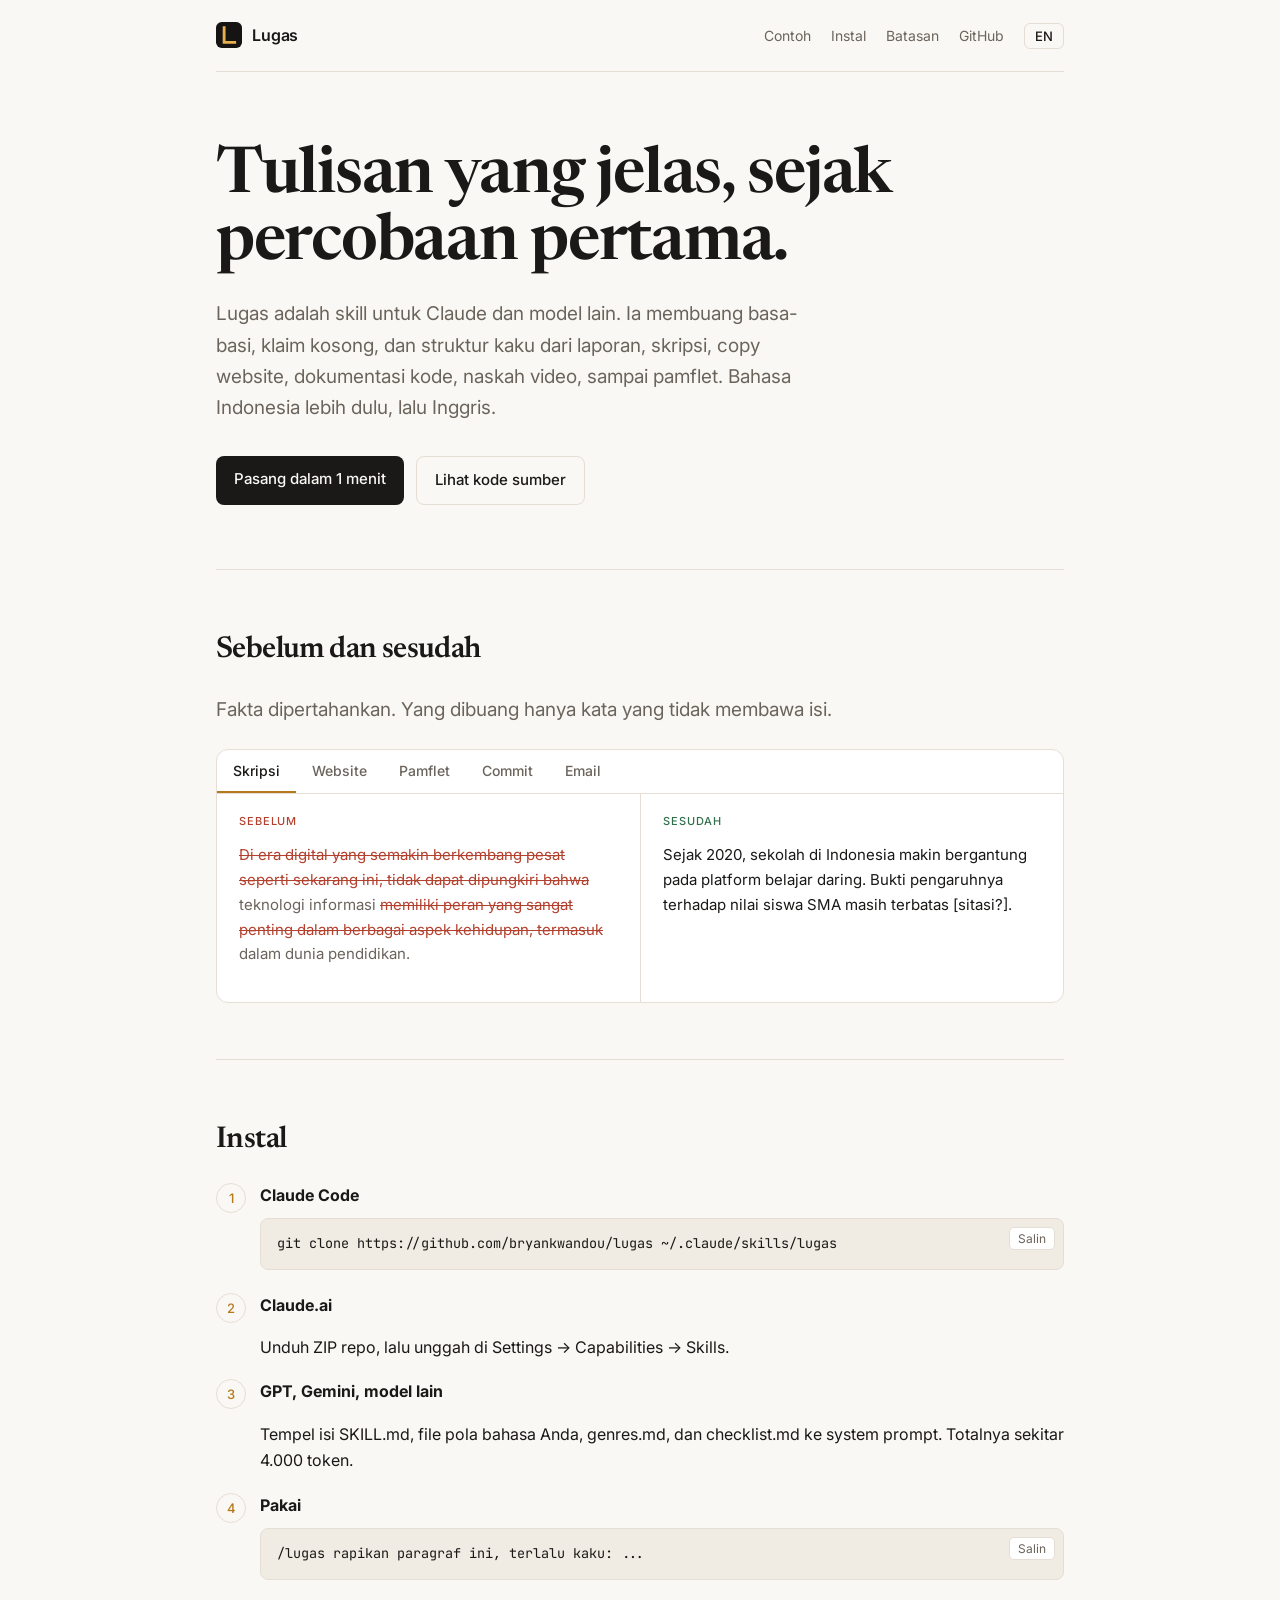
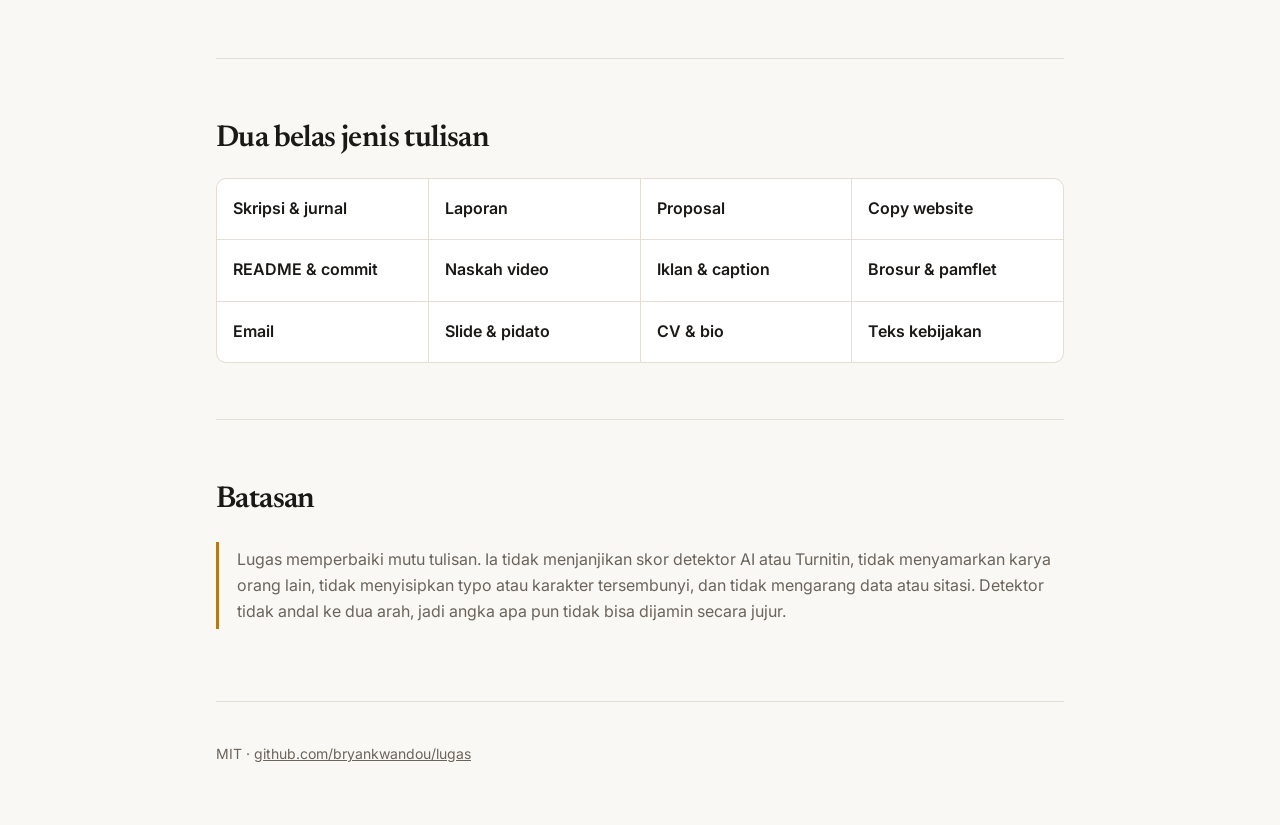
==== site/index.html @ f72d438b "Add tutorial site and license" ====
<!doctype html>
<html lang="id">
<head>
<meta charset="utf-8">
<meta name="viewport" content="width=device-width,initial-scale=1">
<title>Lugas</title>
<meta name="description" content="Skill menulis untuk Claude dan LLM lain: teks jelas dan natural sejak percobaan pertama.">
<link rel="icon" href="data:image/svg+xml,%3Csvg xmlns='http://www.w3.org/2000/svg' viewBox='0 0 32 32'%3E%3Crect width='32' height='32' rx='7' fill='%23161412'/%3E%3Cpath d='M10 7v18h13' stroke='%23e8b04a' stroke-width='3.5' fill='none' stroke-linecap='square'/%3E%3C/svg%3E">
<link rel="preconnect" href="https://fonts.googleapis.com">
<link href="https://fonts.googleapis.com/css2?family=Newsreader:opsz,wght@6..72,400;6..72,600&family=Inter:wght@400;500;600&family=JetBrains+Mono:wght@400&display=swap" rel="stylesheet">
<style>
:root{--bg:#faf8f4;--fg:#1b1917;--muted:#6b645c;--line:#e4ded4;--card:#fff;--accent:#b5781c;--del:#b3412e;--ins:#2f6f4a;--code:#f1ece3}
@media (prefers-color-scheme:dark){:root:not([data-theme="light"]){--bg:#141210;--fg:#ece7df;--muted:#9c948a;--line:#2c2823;--card:#1c1916;--accent:#e8b04a;--del:#e0806c;--ins:#7cc49a;--code:#221e1a}}
:root[data-theme="dark"]{--bg:#141210;--fg:#ece7df;--muted:#9c948a;--line:#2c2823;--card:#1c1916;--accent:#e8b04a;--del:#e0806c;--ins:#7cc49a;--code:#221e1a}
*{box-sizing:border-box}
body{margin:0;background:var(--bg);color:var(--fg);font:16px/1.65 Inter,system-ui,sans-serif;-webkit-font-smoothing:antialiased}
.wrap{max-width:880px;margin:0 auto;padding:0 16px}
header{display:flex;justify-content:space-between;align-items:center;padding:22px 0;border-bottom:1px solid var(--line)}
.brand{display:flex;gap:10px;align-items:center;font-weight:600;letter-spacing:-.01em;color:inherit;text-decoration:none}
nav a{color:var(--muted);text-decoration:none;margin-left:20px;font-size:14px}
nav a:hover{color:var(--fg)}
.lang{background:none;border:1px solid var(--line);color:var(--fg);border-radius:6px;padding:4px 10px;font:500 13px Inter;cursor:pointer;margin-left:20px}
h1,h2{font-family:Newsreader,Georgia,serif;font-weight:600;letter-spacing:-.02em}
h1{font-size:clamp(38px,7vw,64px);line-height:1.05;margin:72px 0 20px}
h2{font-size:30px;margin:0 0 14px}
.lede{font-size:19px;color:var(--muted);max-width:620px}
.cta{display:flex;gap:12px;flex-wrap:wrap;margin:32px 0 64px}
.btn{display:inline-block;padding:11px 18px;border-radius:8px;font-weight:500;text-decoration:none;font-size:15px;transition:transform .15s}
.btn:active{transform:scale(.97)}
.primary{background:var(--fg);color:var(--bg)}
.ghost{border:1px solid var(--line);color:var(--fg)}
section{padding:56px 0;border-top:1px solid var(--line)}
.demo{background:var(--card);border:1px solid var(--line);border-radius:12px;overflow:hidden}
.tabs{display:flex;border-bottom:1px solid var(--line);overflow-x:auto}
.tabs button{background:none;border:0;padding:12px 16px;font:500 14px Inter;color:var(--muted);cursor:pointer;white-space:nowrap;border-bottom:2px solid transparent}
.tabs button[aria-selected=true]{color:var(--fg);border-color:var(--accent)}
.pane{display:grid;grid-template-columns:1fr 1fr}
.pane div{padding:20px 22px;font-size:15px}
.pane div+div{border-left:1px solid var(--line)}
.lbl{font:500 11px Inter;letter-spacing:.08em;text-transform:uppercase;margin-bottom:10px;display:block}
.before .lbl{color:var(--del)} .after .lbl{color:var(--ins)}
.before p{color:var(--muted)}
mark{background:none;color:var(--del);text-decoration:line-through;text-decoration-thickness:1px}
.fade{animation:f .35s ease}
@keyframes f{from{opacity:0;transform:translateY(4px)}to{opacity:1;transform:none}}
@media (prefers-reduced-motion:reduce){.fade{animation:none}}
pre{background:var(--code);border:1px solid var(--line);border-radius:8px;padding:14px 16px;overflow-x:auto;font:13.5px/1.6 "JetBrains Mono",monospace;position:relative;margin:10px 0 22px}
.copy{position:absolute;top:8px;right:8px;background:var(--card);border:1px solid var(--line);color:var(--muted);border-radius:5px;font:12px Inter;padding:3px 8px;cursor:pointer}
code{font-family:"JetBrains Mono",monospace;font-size:.9em}
.steps{counter-reset:s;list-style:none;padding:0}
.steps li{counter-increment:s;padding-left:44px;position:relative;margin-bottom:18px}
.steps li:before{content:counter(s);position:absolute;left:0;top:1px;width:28px;height:28px;border:1px solid var(--line);border-radius:50%;display:grid;place-items:center;font:500 13px Inter;color:var(--accent)}
.grid{display:grid;grid-template-columns:repeat(auto-fill,minmax(200px,1fr));gap:1px;background:var(--line);border:1px solid var(--line);border-radius:10px;overflow:hidden}
.grid div{background:var(--card);padding:16px}
.grid b{display:block;font-weight:600;margin-bottom:2px}
.grid span{color:var(--muted);font-size:14px}
.note{border-left:3px solid var(--accent);padding:4px 0 4px 18px;color:var(--muted)}
footer{padding:40px 0 60px;color:var(--muted);font-size:14px;border-top:1px solid var(--line)}
footer a{color:inherit}
@media (max-width:640px){.pane{grid-template-columns:1fr}.pane div+div{border-left:0;border-top:1px solid var(--line)}nav a{display:none}}
</style>
</head>
<body>
<div class="wrap">
<header>
  <a class="brand" href="#"><svg width="26" height="26" viewBox="0 0 32 32" aria-hidden="true"><rect width="32" height="32" rx="7" fill="#161412"/><path d="M10 7v18h13" stroke="#e8b04a" stroke-width="3.5" fill="none" stroke-linecap="square"/></svg>Lugas</a>
  <nav><a href="#demo" data-i="navDemo">Contoh</a><a href="#install" data-i="navInstall">Instal</a><a href="#batas" data-i="navLimits">Batasan</a><a href="https://github.com/bryankwandou/lugas">GitHub</a><button class="lang" id="lang">EN</button></nav>
</header>

<h1 data-i="h1">Tulisan yang jelas, sejak percobaan pertama.</h1>
<p class="lede" data-i="lede">Lugas adalah skill untuk Claude dan model lain. Ia membuang basa-basi, klaim kosong, dan struktur kaku dari laporan, skripsi, copy website, dokumentasi kode, naskah video, sampai pamflet. Bahasa Indonesia lebih dulu, lalu Inggris.</p>
<div class="cta"><a class="btn primary" href="#install" data-i="ctaInstall">Pasang dalam 1 menit</a><a class="btn ghost" href="https://github.com/bryankwandou/lugas" data-i="ctaSource">Lihat kode sumber</a></div>

<section id="demo">
  <h2 data-i="demoH">Sebelum dan sesudah</h2>
  <p class="lede" data-i="demoP" style="margin-bottom:24px">Fakta dipertahankan. Yang dibuang hanya kata yang tidak membawa isi.</p>
  <div class="demo">
    <div class="tabs" role="tablist" id="tabs"></div>
    <div class="pane" id="pane"></div>
  </div>
</section>

<section id="install">
  <h2 data-i="instH">Instal</h2>
  <ol class="steps">
    <li><b>Claude Code</b><pre><button class="copy">Salin</button>git clone https://github.com/bryankwandou/lugas ~/.claude/skills/lugas</pre></li>
    <li><b data-i="st2">Claude.ai</b><p data-i="st2p">Unduh ZIP repo, lalu unggah di Settings → Capabilities → Skills.</p></li>
    <li><b data-i="st3">GPT, Gemini, model lain</b><p data-i="st3p">Tempel isi SKILL.md, file pola bahasa Anda, genres.md, dan checklist.md ke system prompt. Totalnya sekitar 4.000 token.</p></li>
    <li><b data-i="st4">Pakai</b><pre><button class="copy">Salin</button>/lugas rapikan paragraf ini, terlalu kaku: ...</pre></li>
  </ol>
</section>

<section>
  <h2 data-i="genH">Dua belas jenis tulisan</h2>
  <div class="grid" id="genres"></div>
</section>

<section id="batas">
  <h2 data-i="limH">Batasan</h2>
  <p class="note" data-i="limP">Lugas memperbaiki mutu tulisan. Ia tidak menjanjikan skor detektor AI atau Turnitin, tidak menyamarkan karya orang lain, tidak menyisipkan typo atau karakter tersembunyi, dan tidak mengarang data atau sitasi. Detektor tidak andal ke dua arah, jadi angka apa pun tidak bisa dijamin secara jujur.</p>
</section>

<footer>MIT · <a href="https://github.com/bryankwandou/lugas">github.com/bryankwandou/lugas</a></footer>
</div>
<script>
const T={
id:{navDemo:"Contoh",navInstall:"Instal",navLimits:"Batasan",h1:"Tulisan yang jelas, sejak percobaan pertama.",lede:"Lugas adalah skill untuk Claude dan model lain. Ia membuang basa-basi, klaim kosong, dan struktur kaku dari laporan, skripsi, copy website, dokumentasi kode, naskah video, sampai pamflet. Bahasa Indonesia lebih dulu, lalu Inggris.",ctaInstall:"Pasang dalam 1 menit",ctaSource:"Lihat kode sumber",demoH:"Sebelum dan sesudah",demoP:"Fakta dipertahankan. Yang dibuang hanya kata yang tidak membawa isi.",instH:"Instal",st2:"Claude.ai",st2p:"Unduh ZIP repo, lalu unggah di Settings → Capabilities → Skills.",st3:"GPT, Gemini, model lain",st3p:"Tempel isi SKILL.md, file pola bahasa Anda, genres.md, dan checklist.md ke system prompt. Totalnya sekitar 4.000 token.",st4:"Pakai",genH:"Dua belas jenis tulisan",limH:"Batasan",limP:"Lugas memperbaiki mutu tulisan. Ia tidak menjanjikan skor detektor AI atau Turnitin, tidak menyamarkan karya orang lain, tidak menyisipkan typo atau karakter tersembunyi, dan tidak mengarang data atau sitasi. Detektor tidak andal ke dua arah, jadi angka apa pun tidak bisa dijamin secara jujur.",before:"Sebelum",after:"Sesudah",copy:"Salin",copied:"Tersalin"},
en:{navDemo:"Examples",navInstall:"Install",navLimits:"Limits",h1:"Clear writing, on the first try.",lede:"Lugas is a skill for Claude and other models. It strips filler, empty claims, and stiff structure from reports, theses, website copy, code docs, video scripts, and flyers. Indonesian first, then English.",ctaInstall:"Install in a minute",ctaSource:"View source",demoH:"Before and after",demoP:"Facts stay. Only words that carry nothing are removed.",instH:"Install",st2:"Claude.ai",st2p:"Download the repo ZIP and upload it under Settings → Capabilities → Skills.",st3:"GPT, Gemini, other models",st3p:"Paste SKILL.md, your language's pattern file, genres.md, and checklist.md into the system prompt. About 4,000 tokens.",st4:"Use",genH:"Twelve kinds of writing",limH:"Limits",limP:"Lugas improves writing quality. It does not promise AI-detector or Turnitin scores, disguise other people's work, insert typos or hidden characters, or invent data or citations. Detectors are unreliable in both directions, so no honest edit can guarantee a number.",before:"Before",after:"After",copy:"Copy",copied:"Copied"}};
const EX=[
["Skripsi","<mark>Di era digital yang semakin berkembang pesat seperti sekarang ini, tidak dapat dipungkiri bahwa</mark> teknologi informasi <mark>memiliki peran yang sangat penting dalam berbagai aspek kehidupan, termasuk</mark> dalam dunia pendidikan.","Sejak 2020, sekolah di Indonesia makin bergantung pada platform belajar daring. Bukti pengaruhnya terhadap nilai siswa SMA masih terbatas [sitasi?]."],
["Website","<mark>Selamat datang di KasirKu! Kami hadir sebagai solusi inovatif dan komprehensif untuk</mark> membantu <mark>mengoptimalkan</mark> bisnis Anda <mark>di era digital</mark>.","<b>Stok, kasir, dan laporan harian dalam satu aplikasi.</b> Setiap transaksi langsung mengurangi stok, jadi Anda tahu barang mana yang perlu dipesan."],
["Pamflet","<mark>Yuk ikuti seminar spektakuler yang akan membuka wawasan kalian tentang dunia</mark> kewirausahaan <mark>secara mendalam dan menyeluruh bersama para pembicara hebat!!!</mark>","<b>Memulai Usaha dengan Modal di Bawah 5 Juta</b><br>Sabtu, 12 Oktober · 09.00–12.00 WIB<br>Aula Gedung B · Gratis · Daftar lewat QR"],
["Commit","<code><mark>✨ Implemented robust and comprehensive</mark> fix for <mark>the issue where users were experiencing problems with</mark> login</code>","<code>Fix login failure when email has uppercase letters</code>"],
["Email","<mark>Exciting news! We're thrilled to announce a game-changing feature that will revolutionize</mark> the way you <mark>manage your workflow</mark>.","You can now assign a task to two people. It closes when either one marks it done. Live for all workspaces today."]];
const G=[["Skripsi & jurnal","Research papers"],["Laporan","Reports"],["Proposal","Proposals"],["Copy website","Website copy"],["README & commit","Code docs"],["Naskah video","Video scripts"],["Iklan & caption","Ads & captions"],["Brosur & pamflet","Brochures & flyers"],["Email","Email"],["Slide & pidato","Slides & speeches"],["CV & bio","CVs & bios"],["Teks kebijakan","Policy text"]];
let L="id",cur=0;
function render(){
  document.documentElement.lang=L;
  document.querySelectorAll("[data-i]").forEach(e=>{const v=T[L][e.dataset.i];if(v)e.textContent=v});
  document.querySelectorAll(".copy").forEach(b=>b.textContent=T[L].copy);
  document.getElementById("lang").textContent=L==="id"?"EN":"ID";
  document.getElementById("tabs").innerHTML=EX.map((x,i)=>`<button role="tab" aria-selected="${i===cur}" data-n="${i}">${x[0]}</button>`).join("");
  const x=EX[cur];
  document.getElementById("pane").innerHTML=`<div class="before fade"><span class="lbl">${T[L].before}</span><p>${x[1]}</p></div><div class="after fade"><span class="lbl">${T[L].after}</span><p>${x[2]}</p></div>`;
  document.getElementById("genres").innerHTML=G.map(g=>`<div><b>${L==="id"?g[0]:g[1]}</b></div>`).join("");
}
document.getElementById("tabs").onclick=e=>{const n=e.target.dataset.n;if(n!==undefined){cur=+n;render()}};
document.getElementById("lang").onclick=()=>{L=L==="id"?"en":"id";try{localStorage.setItem("lugas-lang",L)}catch(e){}render()};
try{L=localStorage.getItem("lugas-lang")||L}catch(e){}
document.addEventListener("click",e=>{if(e.target.classList.contains("copy")){const t=e.target.parentElement.textContent.replace(e.target.textContent,"");navigator.clipboard.writeText(t.trim());e.target.textContent=T[L].copied;setTimeout(()=>e.target.textContent=T[L].copy,1400)}});
render();
</script>
</body>
</html>
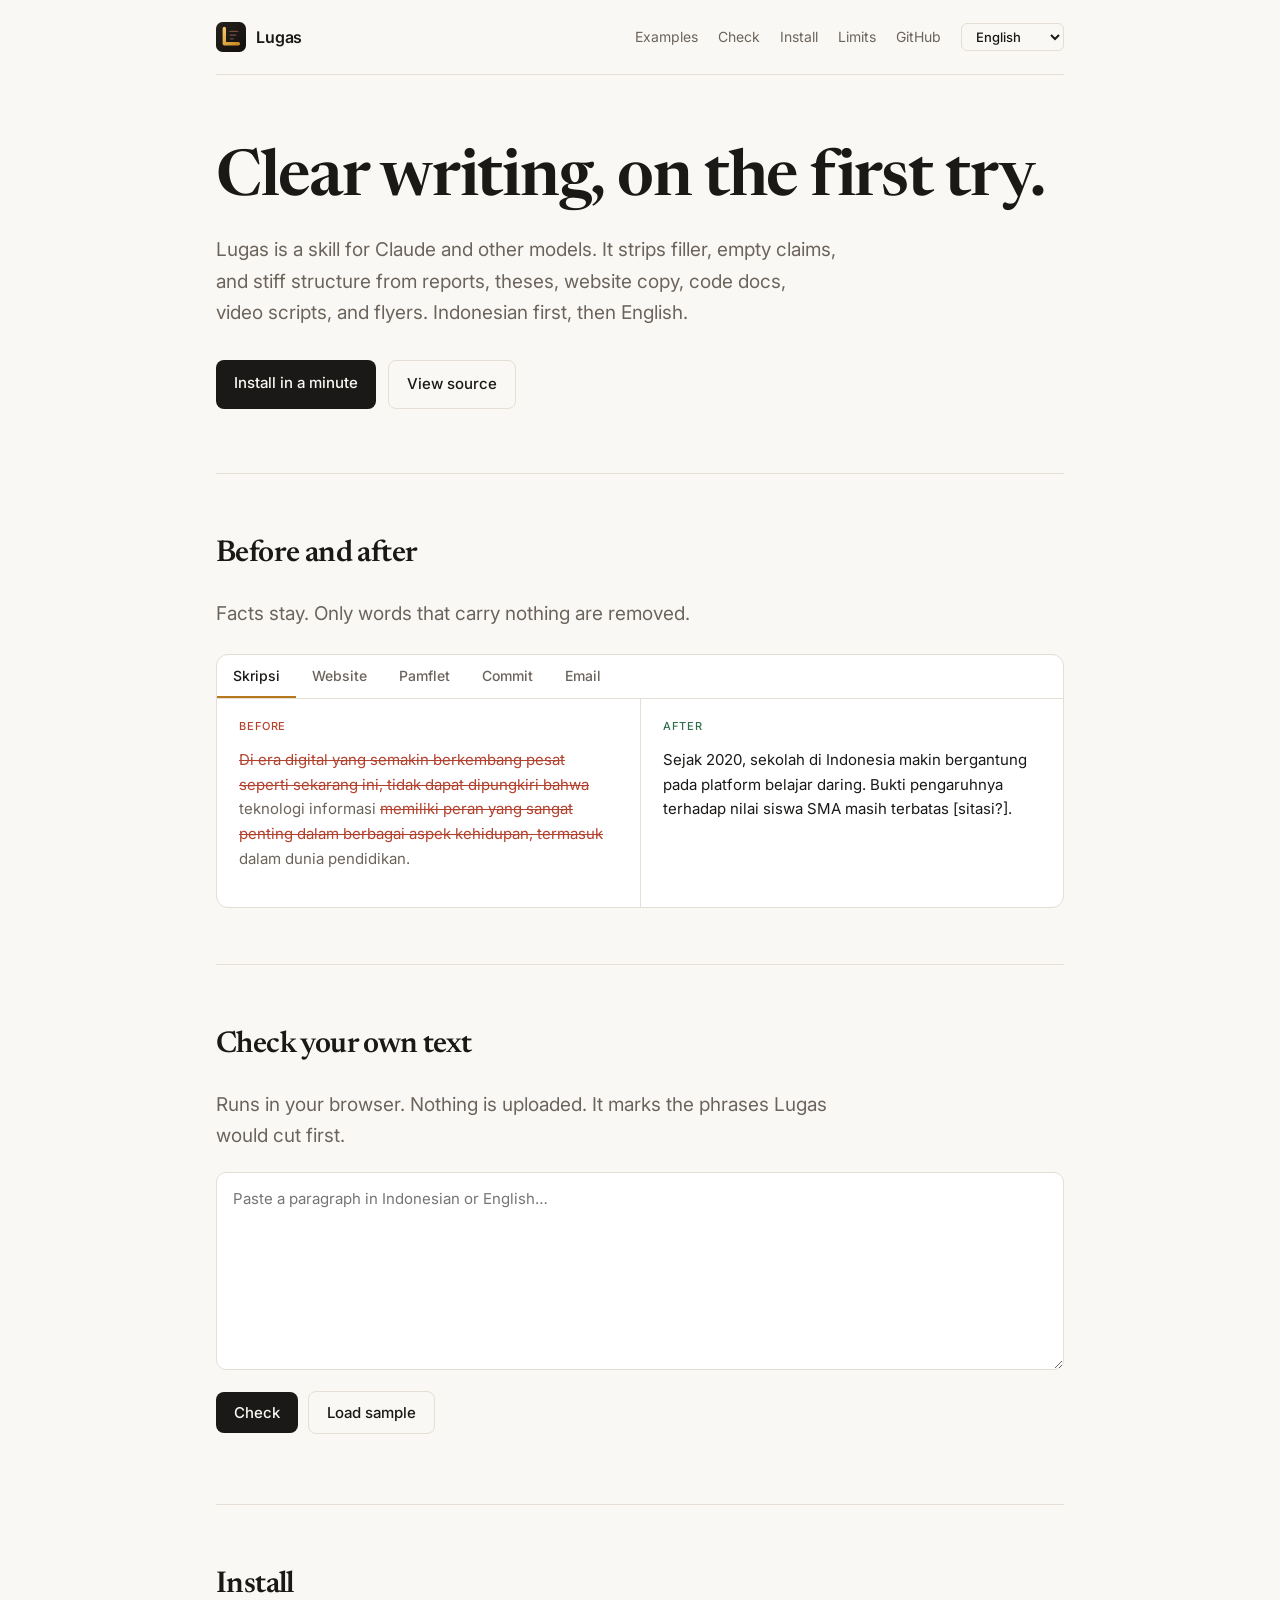
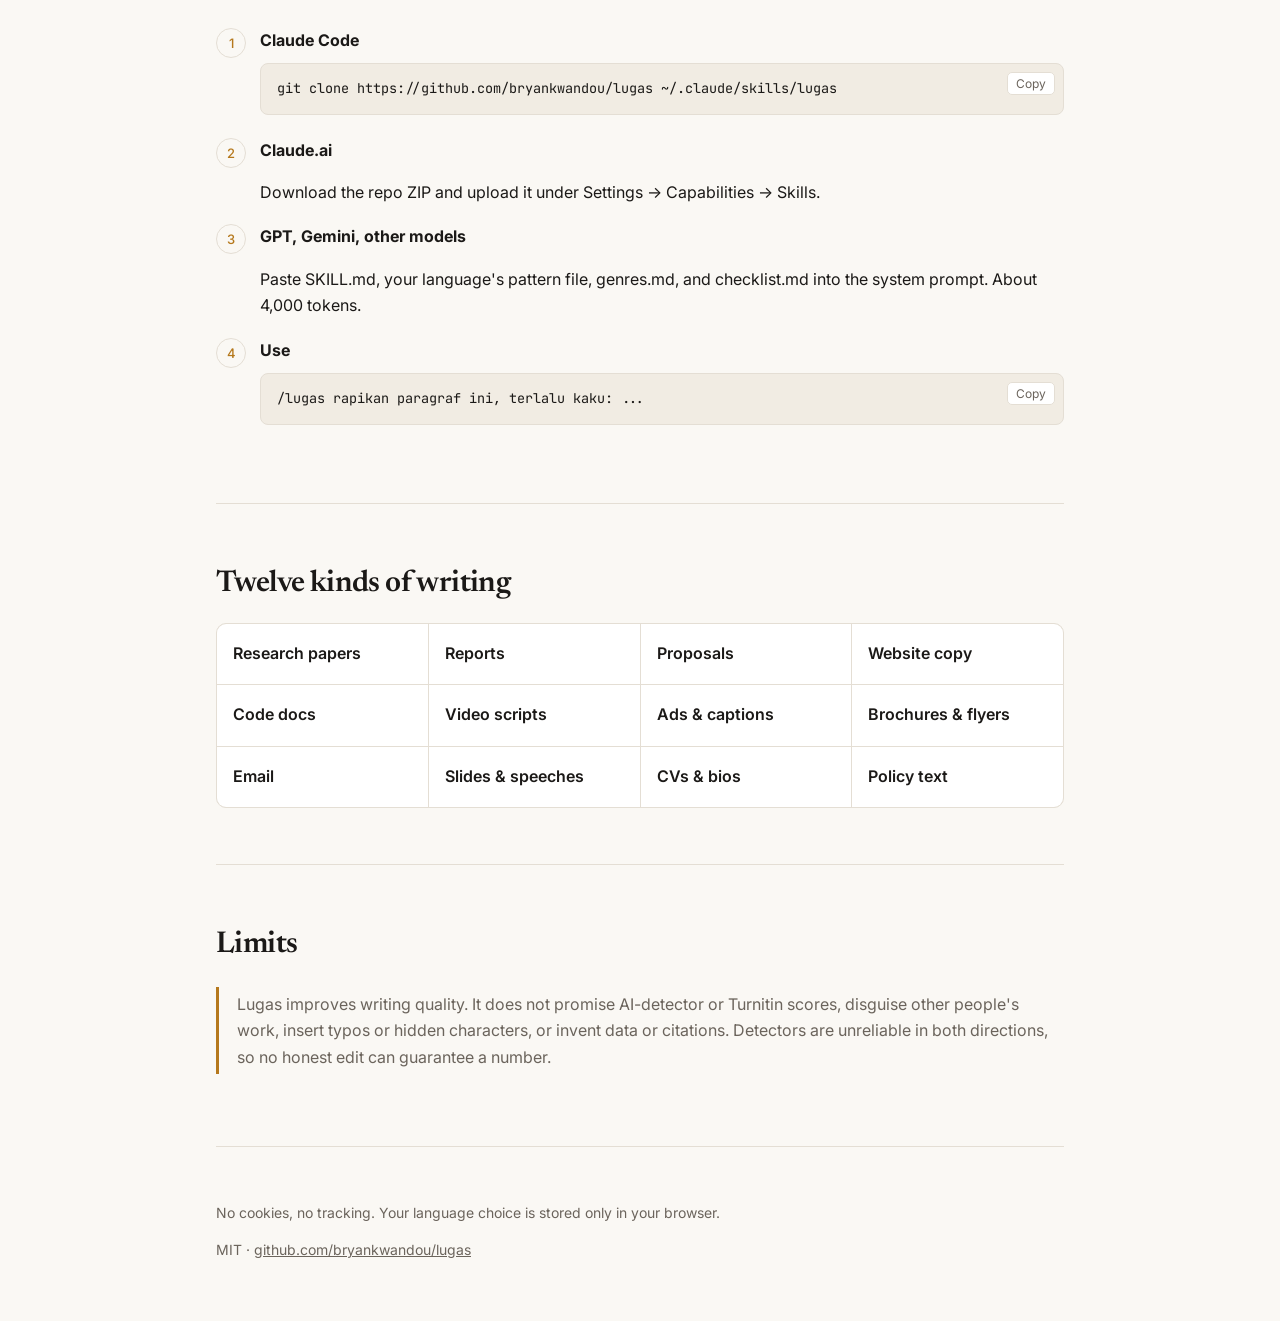
==== commit a8da8822: "Add in-browser filler checker, universal language patterns, logo, 5-language UI" ====
--- a/site/index.html
+++ b/site/index.html
@@ -1,11 +1,11 @@
 <!doctype html>
-<html lang="id">
+<html lang="en">
 <head>
 <meta charset="utf-8">
 <meta name="viewport" content="width=device-width,initial-scale=1">
 <title>Lugas</title>
-<meta name="description" content="Skill menulis untuk Claude dan LLM lain: teks jelas dan natural sejak percobaan pertama.">
-<link rel="icon" href="data:image/svg+xml,%3Csvg xmlns='http://www.w3.org/2000/svg' viewBox='0 0 32 32'%3E%3Crect width='32' height='32' rx='7' fill='%23161412'/%3E%3Cpath d='M10 7v18h13' stroke='%23e8b04a' stroke-width='3.5' fill='none' stroke-linecap='square'/%3E%3C/svg%3E">
+<meta name="description" content="A writing skill for Claude and other models: plain, specific text on the first try. Indonesian first, then English.">
+<link rel="icon" href="logo.svg" type="image/svg+xml">
 <link rel="preconnect" href="https://fonts.googleapis.com">
 <link href="https://fonts.googleapis.com/css2?family=Newsreader:opsz,wght@6..72,400;6..72,600&family=Inter:wght@400;500;600&family=JetBrains+Mono:wght@400&display=swap" rel="stylesheet">
 <style>
@@ -57,14 +57,25 @@
 .note{border-left:3px solid var(--accent);padding:4px 0 4px 18px;color:var(--muted)}
 footer{padding:40px 0 60px;color:var(--muted);font-size:14px;border-top:1px solid var(--line)}
 footer a{color:inherit}
+textarea{width:100%;background:var(--card);color:var(--fg);border:1px solid var(--line);border-radius:10px;padding:14px 16px;font:15px/1.6 Inter,system-ui,sans-serif;resize:vertical}
+textarea:focus{outline:2px solid var(--accent);outline-offset:1px}
+.bar{display:flex;gap:10px;align-items:center;flex-wrap:wrap;margin:14px 0}
+.bar .btn{border:0;cursor:pointer;font-family:Inter}
+.bar .ghost{border:1px solid var(--line);background:none}
+.score{color:var(--muted);font-size:14px}
+.out{background:var(--card);border:1px solid var(--line);border-radius:10px;padding:18px 20px;font-size:15px;line-height:1.85;white-space:pre-wrap}
+.hit{background:color-mix(in srgb,var(--del) 16%,transparent);color:var(--del);border-radius:3px;padding:0 2px}
+.why{margin-top:16px;padding-top:14px;border-top:1px solid var(--line);color:var(--muted);font-size:14px;white-space:normal}
+.why ul{margin:0;padding-left:18px}
+.why li{margin:3px 0}
 @media (max-width:640px){.pane{grid-template-columns:1fr}.pane div+div{border-left:0;border-top:1px solid var(--line)}nav a{display:none}}
 </style>
 </head>
 <body>
 <div class="wrap">
 <header>
-  <a class="brand" href="#"><svg width="26" height="26" viewBox="0 0 32 32" aria-hidden="true"><rect width="32" height="32" rx="7" fill="#161412"/><path d="M10 7v18h13" stroke="#e8b04a" stroke-width="3.5" fill="none" stroke-linecap="square"/></svg>Lugas</a>
-  <nav><a href="#demo" data-i="navDemo">Contoh</a><a href="#install" data-i="navInstall">Instal</a><a href="#batas" data-i="navLimits">Batasan</a><a href="https://github.com/bryankwandou/lugas">GitHub</a><button class="lang" id="lang">EN</button></nav>
+  <a class="brand" href="#"><img src="logo.svg" width="30" height="30" alt="">Lugas</a>
+  <nav><a href="#demo" data-i="navDemo">Contoh</a><a href="#check" data-i="navCheck">Check</a><a href="#install" data-i="navInstall">Instal</a><a href="#batas" data-i="navLimits">Batasan</a><a href="https://github.com/bryankwandou/lugas">GitHub</a><select class="lang" id="lang" aria-label="Language"><option value="en">English</option><option value="id">Indonesia</option><option value="es">Español</option><option value="ja">日本語</option><option value="zh">中文</option></select></nav>
 </header>
 
 <h1 data-i="h1">Tulisan yang jelas, sejak percobaan pertama.</h1>
@@ -78,6 +89,14 @@
     <div class="tabs" role="tablist" id="tabs"></div>
     <div class="pane" id="pane"></div>
   </div>
+</section>
+
+<section id="check">
+  <h2 data-i="chkH">Check your own text</h2>
+  <p class="lede" data-i="chkP" style="margin-bottom:20px">Runs in your browser. Nothing is uploaded. It marks the phrases Lugas would cut first.</p>
+  <textarea id="inp" rows="7" spellcheck="false" data-i-ph="chkPh"></textarea>
+  <div class="bar"><button class="btn primary" id="run" data-i="chkRun">Check</button><button class="btn ghost" id="samp" data-i="chkSamp">Load sample</button><span class="score" id="score"></span></div>
+  <div id="out" class="out" hidden></div>
 </section>
 
 <section id="install">
@@ -100,12 +119,15 @@
   <p class="note" data-i="limP">Lugas memperbaiki mutu tulisan. Ia tidak menjanjikan skor detektor AI atau Turnitin, tidak menyamarkan karya orang lain, tidak menyisipkan typo atau karakter tersembunyi, dan tidak mengarang data atau sitasi. Detektor tidak andal ke dua arah, jadi angka apa pun tidak bisa dijamin secara jujur.</p>
 </section>
 
-<footer>MIT · <a href="https://github.com/bryankwandou/lugas">github.com/bryankwandou/lugas</a></footer>
+<footer><p data-i="priv"></p>MIT · <a href="https://github.com/bryankwandou/lugas">github.com/bryankwandou/lugas</a></footer>
 </div>
 <script>
 const T={
-id:{navDemo:"Contoh",navInstall:"Instal",navLimits:"Batasan",h1:"Tulisan yang jelas, sejak percobaan pertama.",lede:"Lugas adalah skill untuk Claude dan model lain. Ia membuang basa-basi, klaim kosong, dan struktur kaku dari laporan, skripsi, copy website, dokumentasi kode, naskah video, sampai pamflet. Bahasa Indonesia lebih dulu, lalu Inggris.",ctaInstall:"Pasang dalam 1 menit",ctaSource:"Lihat kode sumber",demoH:"Sebelum dan sesudah",demoP:"Fakta dipertahankan. Yang dibuang hanya kata yang tidak membawa isi.",instH:"Instal",st2:"Claude.ai",st2p:"Unduh ZIP repo, lalu unggah di Settings → Capabilities → Skills.",st3:"GPT, Gemini, model lain",st3p:"Tempel isi SKILL.md, file pola bahasa Anda, genres.md, dan checklist.md ke system prompt. Totalnya sekitar 4.000 token.",st4:"Pakai",genH:"Dua belas jenis tulisan",limH:"Batasan",limP:"Lugas memperbaiki mutu tulisan. Ia tidak menjanjikan skor detektor AI atau Turnitin, tidak menyamarkan karya orang lain, tidak menyisipkan typo atau karakter tersembunyi, dan tidak mengarang data atau sitasi. Detektor tidak andal ke dua arah, jadi angka apa pun tidak bisa dijamin secara jujur.",before:"Sebelum",after:"Sesudah",copy:"Salin",copied:"Tersalin"},
-en:{navDemo:"Examples",navInstall:"Install",navLimits:"Limits",h1:"Clear writing, on the first try.",lede:"Lugas is a skill for Claude and other models. It strips filler, empty claims, and stiff structure from reports, theses, website copy, code docs, video scripts, and flyers. Indonesian first, then English.",ctaInstall:"Install in a minute",ctaSource:"View source",demoH:"Before and after",demoP:"Facts stay. Only words that carry nothing are removed.",instH:"Install",st2:"Claude.ai",st2p:"Download the repo ZIP and upload it under Settings → Capabilities → Skills.",st3:"GPT, Gemini, other models",st3p:"Paste SKILL.md, your language's pattern file, genres.md, and checklist.md into the system prompt. About 4,000 tokens.",st4:"Use",genH:"Twelve kinds of writing",limH:"Limits",limP:"Lugas improves writing quality. It does not promise AI-detector or Turnitin scores, disguise other people's work, insert typos or hidden characters, or invent data or citations. Detectors are unreliable in both directions, so no honest edit can guarantee a number.",before:"Before",after:"After",copy:"Copy",copied:"Copied"}};
+id:{navCheck:"Periksa",chkH:"Periksa tulisan Anda",chkP:"Berjalan di browser Anda. Tidak ada yang diunggah. Ini menandai frasa yang pertama dibuang Lugas.",chkRun:"Periksa",chkSamp:"Muat contoh",chkPh:"Tempel satu paragraf berbahasa Indonesia atau Inggris…",chkNone:"Tidak ada basa-basi baku yang ketemu. Struktur dan kekhususan tetap perlu dibaca manusia.",chkFound:"frasa basa-basi · sekitar",chkWords:"kata tanpa isi",navDemo:"Contoh",navInstall:"Instal",navLimits:"Batasan",h1:"Tulisan yang jelas, sejak percobaan pertama.",lede:"Lugas adalah skill untuk Claude dan model lain. Ia membuang basa-basi, klaim kosong, dan struktur kaku dari laporan, skripsi, copy website, dokumentasi kode, naskah video, sampai pamflet. Bahasa Indonesia lebih dulu, lalu Inggris.",ctaInstall:"Pasang dalam 1 menit",ctaSource:"Lihat kode sumber",demoH:"Sebelum dan sesudah",demoP:"Fakta dipertahankan. Yang dibuang hanya kata yang tidak membawa isi.",instH:"Instal",st2:"Claude.ai",st2p:"Unduh ZIP repo, lalu unggah di Settings → Capabilities → Skills.",st3:"GPT, Gemini, model lain",st3p:"Tempel isi SKILL.md, file pola bahasa Anda, genres.md, dan checklist.md ke system prompt. Totalnya sekitar 4.000 token.",st4:"Pakai",genH:"Dua belas jenis tulisan",limH:"Batasan",vidH:"Video panduan",limP:"Lugas memperbaiki mutu tulisan. Ia tidak menjanjikan skor detektor AI atau Turnitin, tidak menyamarkan karya orang lain, tidak menyisipkan typo atau karakter tersembunyi, dan tidak mengarang data atau sitasi. Detektor tidak andal ke dua arah, jadi angka apa pun tidak bisa dijamin secara jujur.",before:"Sebelum",after:"Sesudah",copy:"Salin",copied:"Tersalin",priv:"Tanpa cookie dan pelacakan. Pilihan bahasa hanya disimpan di browser Anda."},
+en:{navCheck:"Check",chkH:"Check your own text",chkP:"Runs in your browser. Nothing is uploaded. It marks the phrases Lugas would cut first.",chkRun:"Check",chkSamp:"Load sample",chkPh:"Paste a paragraph in Indonesian or English…",chkNone:"No stock filler found. Structure and specifics still need a human read.",chkFound:"filler phrases · roughly",chkWords:"words of padding",navDemo:"Examples",navInstall:"Install",navLimits:"Limits",h1:"Clear writing, on the first try.",lede:"Lugas is a skill for Claude and other models. It strips filler, empty claims, and stiff structure from reports, theses, website copy, code docs, video scripts, and flyers. Indonesian first, then English.",ctaInstall:"Install in a minute",ctaSource:"View source",demoH:"Before and after",demoP:"Facts stay. Only words that carry nothing are removed.",instH:"Install",st2:"Claude.ai",st2p:"Download the repo ZIP and upload it under Settings → Capabilities → Skills.",st3:"GPT, Gemini, other models",st3p:"Paste SKILL.md, your language's pattern file, genres.md, and checklist.md into the system prompt. About 4,000 tokens.",st4:"Use",genH:"Twelve kinds of writing",limH:"Limits",vidH:"Walkthrough",limP:"Lugas improves writing quality. It does not promise AI-detector or Turnitin scores, disguise other people's work, insert typos or hidden characters, or invent data or citations. Detectors are unreliable in both directions, so no honest edit can guarantee a number.",before:"Before",after:"After",copy:"Copy",copied:"Copied",priv:"No cookies, no tracking. Your language choice is stored only in your browser."},
+es:{navCheck:"Revisar",chkH:"Revisa tu propio texto",chkP:"Se ejecuta en tu navegador. No se sube nada. Marca las frases que Lugas quitaría primero.",chkRun:"Revisar",chkSamp:"Cargar ejemplo",chkPh:"Pega un párrafo en indonesio o inglés…",chkNone:"No se encontró relleno típico. La estructura y los detalles aún necesitan lectura humana.",chkFound:"frases de relleno · unas",chkWords:"palabras sin contenido",navDemo:"Ejemplos",navInstall:"Instalar",navLimits:"Límites",h1:"Textos claros desde el primer intento.",lede:"Lugas es una skill para Claude y otros modelos. Quita el relleno, las afirmaciones vacías y la estructura rígida de informes, tesis, textos web, documentación de código, guiones de video y folletos. Primero indonesio, luego inglés.",ctaInstall:"Instalar en un minuto",ctaSource:"Ver código fuente",demoH:"Antes y después",demoP:"Los datos se mantienen. Solo se quitan las palabras que no aportan nada.",instH:"Instalar",st2:"Claude.ai",st2p:"Descarga el ZIP del repositorio y súbelo en Settings → Capabilities → Skills.",st3:"GPT, Gemini y otros modelos",st3p:"Pega SKILL.md, el archivo de patrones de tu idioma, genres.md y checklist.md en el prompt del sistema. Unos 4.000 tokens.",st4:"Uso",genH:"Doce tipos de texto",limH:"Límites",vidH:"Recorrido en video",limP:"Lugas mejora la calidad del texto. No promete puntuaciones de detectores de IA ni de Turnitin, no disfraza el trabajo ajeno, no inserta erratas ni caracteres ocultos y no inventa datos ni citas.",before:"Antes",after:"Después",copy:"Copiar",copied:"Copiado",priv:"Sin cookies ni rastreo. El idioma elegido se guarda solo en tu navegador."},
+ja:{navCheck:"チェック",chkH:"自分の文章をチェック",chkP:"ブラウザ内で動作し、何も送信しません。Lugas が最初に削る表現を示します。",chkRun:"チェック",chkSamp:"サンプルを読み込む",chkPh:"インドネシア語または英語の段落を貼り付けてください…",chkNone:"定番の埋め草は見つかりませんでした。構成と具体性は人の目で確認してください。",chkFound:"件の埋め草 · およそ",chkWords:"語分の水増し",navDemo:"例",navInstall:"インストール",navLimits:"制限",h1:"最初の一回で、明快な文章を。",lede:"Lugas は Claude などのモデル向けのスキルです。報告書、論文、Webコピー、コードのドキュメント、動画台本、チラシから、埋め草や中身のない主張、硬い構成を取り除きます。インドネシア語を優先し、次に英語に対応します。",ctaInstall:"1分でインストール",ctaSource:"ソースを見る",demoH:"修正前と修正後",demoP:"事実は残し、意味を持たない言葉だけを削ります。",instH:"インストール",st2:"Claude.ai",st2p:"リポジトリの ZIP をダウンロードし、Settings → Capabilities → Skills からアップロードします。",st3:"GPT、Gemini などのモデル",st3p:"SKILL.md、使用言語のパターンファイル、genres.md、checklist.md をシステムプロンプトに貼り付けます。合計約 4,000 トークンです。",st4:"使い方",genH:"12種類の文章",limH:"制限",vidH:"ウォークスルー動画",limP:"Lugas は文章の質を高めるためのものです。AI検出ツールや Turnitin のスコアは保証せず、他人の文章の偽装、誤字や隠し文字の挿入、データや引用の捏造は行いません。",before:"修正前",after:"修正後",copy:"コピー",copied:"コピー済み",priv:"Cookie もトラッキングも使いません。選んだ言語はブラウザ内にのみ保存されます。"},
+zh:{navCheck:"检查",chkH:"检查你的文本",chkP:"在你的浏览器中运行，不会上传任何内容。它会标出 Lugas 最先删除的说法。",chkRun:"检查",chkSamp:"载入示例",chkPh:"粘贴一段印尼语或英语文字…",chkNone:"没有发现套话。结构和具体程度仍需人工判断。",chkFound:"处套话 · 约",chkWords:"个字属于水分",navDemo:"示例",navInstall:"安装",navLimits:"限制",h1:"第一次就写得清楚。",lede:"Lugas 是一个适用于 Claude 及其他模型的技能。它会删去报告、论文、网站文案、代码文档、视频脚本和传单中的空话、空洞的说法和僵硬的结构。优先支持印尼语，其次是英语。",ctaInstall:"一分钟完成安装",ctaSource:"查看源代码",demoH:"修改前后对比",demoP:"事实保留不变，只删去没有信息量的词。",instH:"安装",st2:"Claude.ai",st2p:"下载仓库 ZIP，在 Settings → Capabilities → Skills 中上传。",st3:"GPT、Gemini 等模型",st3p:"把 SKILL.md、对应语言的规则文件、genres.md 和 checklist.md 粘贴到系统提示词中，共约 4,000 个 token。",st4:"使用",genH:"十二类文体",limH:"限制",vidH:"演示视频",limP:"Lugas 用于提升写作质量。它不承诺 AI 检测或 Turnitin 分数，不伪装他人作品，不插入错别字或隐藏字符，也不编造数据或引用。",before:"修改前",after:"修改后",copy:"复制",copied:"已复制",priv:"不使用 Cookie，不做追踪。所选语言只保存在你的浏览器中。"}};
 const EX=[
 ["Skripsi","<mark>Di era digital yang semakin berkembang pesat seperti sekarang ini, tidak dapat dipungkiri bahwa</mark> teknologi informasi <mark>memiliki peran yang sangat penting dalam berbagai aspek kehidupan, termasuk</mark> dalam dunia pendidikan.","Sejak 2020, sekolah di Indonesia makin bergantung pada platform belajar daring. Bukti pengaruhnya terhadap nilai siswa SMA masih terbatas [sitasi?]."],
 ["Website","<mark>Selamat datang di KasirKu! Kami hadir sebagai solusi inovatif dan komprehensif untuk</mark> membantu <mark>mengoptimalkan</mark> bisnis Anda <mark>di era digital</mark>.","<b>Stok, kasir, dan laporan harian dalam satu aplikasi.</b> Setiap transaksi langsung mengurangi stok, jadi Anda tahu barang mana yang perlu dipesan."],
@@ -113,21 +135,70 @@
 ["Commit","<code><mark>✨ Implemented robust and comprehensive</mark> fix for <mark>the issue where users were experiencing problems with</mark> login</code>","<code>Fix login failure when email has uppercase letters</code>"],
 ["Email","<mark>Exciting news! We're thrilled to announce a game-changing feature that will revolutionize</mark> the way you <mark>manage your workflow</mark>.","You can now assign a task to two people. It closes when either one marks it done. Live for all workspaces today."]];
 const G=[["Skripsi & jurnal","Research papers"],["Laporan","Reports"],["Proposal","Proposals"],["Copy website","Website copy"],["README & commit","Code docs"],["Naskah video","Video scripts"],["Iklan & caption","Ads & captions"],["Brosur & pamflet","Brochures & flyers"],["Email","Email"],["Slide & pidato","Slides & speeches"],["CV & bio","CVs & bios"],["Teks kebijakan","Policy text"]];
-let L="id",cur=0;
+let L="en",cur=0;
 function render(){
   document.documentElement.lang=L;
   document.querySelectorAll("[data-i]").forEach(e=>{const v=T[L][e.dataset.i];if(v)e.textContent=v});
   document.querySelectorAll(".copy").forEach(b=>b.textContent=T[L].copy);
-  document.getElementById("lang").textContent=L==="id"?"EN":"ID";
+  document.querySelectorAll("[data-i-ph]").forEach(function(e){var v=T[L][e.dataset.iPh];if(v)e.placeholder=v});
+  document.getElementById("lang").value=L;
   document.getElementById("tabs").innerHTML=EX.map((x,i)=>`<button role="tab" aria-selected="${i===cur}" data-n="${i}">${x[0]}</button>`).join("");
   const x=EX[cur];
   document.getElementById("pane").innerHTML=`<div class="before fade"><span class="lbl">${T[L].before}</span><p>${x[1]}</p></div><div class="after fade"><span class="lbl">${T[L].after}</span><p>${x[2]}</p></div>`;
   document.getElementById("genres").innerHTML=G.map(g=>`<div><b>${L==="id"?g[0]:g[1]}</b></div>`).join("");
 }
 document.getElementById("tabs").onclick=e=>{const n=e.target.dataset.n;if(n!==undefined){cur=+n;render()}};
-document.getElementById("lang").onclick=()=>{L=L==="id"?"en":"id";try{localStorage.setItem("lugas-lang",L)}catch(e){}render()};
-try{L=localStorage.getItem("lugas-lang")||L}catch(e){}
+document.getElementById("lang").onchange=e=>{L=e.target.value;try{localStorage.setItem("lugas-lang",L)}catch(e){}render()};
+try{const v=localStorage.getItem("lugas-lang");if(T[v])L=v}catch(e){}
 document.addEventListener("click",e=>{if(e.target.classList.contains("copy")){const t=e.target.parentElement.textContent.replace(e.target.textContent,"");navigator.clipboard.writeText(t.trim());e.target.textContent=T[L].copied;setTimeout(()=>e.target.textContent=T[L].copy,1400)}});
+const PAT=[
+[/\b(di\s+era\s+(digital|globalisasi|modern)[^.,;]*)/gi,"era opener"],
+[/\b(tidak\s+dapat\s+dipungkiri\s+bahwa|tak\s+dapat\s+dipungkiri)/gi,"empty concession"],
+[/\b(seiring\s+(dengan\s+)?(berkembangnya|perkembangan|kemajuan)[^.,;]*)/gi,"topic ramp"],
+[/\b(pada\s+dasarnya|pada\s+hakikatnya|dalam\s+rangka|guna\s+meningkatkan)\b/gi,"padding"],
+[/\b(sangat\s+(penting|signifikan|krusial|vital)|amat\s+penting)\b/gi,"empty intensifier"],
+[/\b(solusi\s+(inovatif|komprehensif|terbaik)|inovatif\s+dan\s+komprehensif)\b/gi,"praise word"],
+[/\b(memiliki\s+peran\s+yang\s+(sangat\s+)?penting)\b/gi,"stock claim"],
+[/\b(berbagai\s+aspek\s+kehidupan|secara\s+mendalam\s+dan\s+menyeluruh)\b/gi,"stock phrase"],
+[/\b(melakukan\s+(analisis|penelitian|pengukuran|evaluasi))\b/gi,"nominalization"],
+[/\b(mengoptimalkan|memaksimalkan)\b/gi,"vague verb"],
+[/\b(dengan\s+demikian\s+dapat\s+disimpulkan\s+bahwa|sebagai\s+penutup)\b/gi,"recap ending"],
+[/\b(in\s+(today|todays|today.s)\s+(fast[- ]paced\s+)?(digital\s+)?world)\b/gi,"era opener"],
+[/\b(it\s+is\s+(important|worth\s+noting)\s+(to\s+note\s+)?that)\b/gi,"throat-clearing"],
+[/\b(in\s+the\s+(realm|world)\s+of|when\s+it\s+comes\s+to)\b/gi,"padding"],
+[/\b(delve\s+into|dive\s+deep\s+into|unlock\s+the\s+(power|potential)|harness\s+the\s+power)\b/gi,"stock verb"],
+[/\b(seamless(ly)?|robust|comprehensive|holistic|cutting[- ]edge|state[- ]of[- ]the[- ]art|game[- ]chang\w+|revolutioniz\w+)\b/gi,"praise word"],
+[/\b(we.?re\s+(thrilled|excited)\s+to|exciting\s+news)\b/gi,"fake enthusiasm"],
+[/\b(plays?\s+a\s+(crucial|vital|key|pivotal)\s+role)\b/gi,"stock claim"],
+[/\b(studies\s+(have\s+)?shows?n?|experts\s+(say|agree)|research\s+suggests)\b/gi,"unsourced authority"],
+[/\b(furthermore|moreover|additionally),\s/gi,"connector pile-up"],
+[/\b(in\s+conclusion|to\s+sum\s+up|at\s+the\s+end\s+of\s+the\s+day)\b/gi,"recap ending"],
+[/\b(very|really|truly|extremely|incredibly)\s+(important|useful|powerful|effective)\b/gi,"empty intensifier"],
+[/[\u2600-\u27bf]|[\ud83c-\udbff][\udc00-\udfff]/g,"emoji"],
+[/!{2,}/g,"exclamation"]];
+const SAMPLE={id:"Di era digital yang semakin berkembang pesat seperti sekarang ini, tidak dapat dipungkiri bahwa teknologi informasi memiliki peran yang sangat penting dalam berbagai aspek kehidupan. Kami hadir sebagai solusi inovatif dan komprehensif untuk mengoptimalkan bisnis Anda. Dengan demikian dapat disimpulkan bahwa transformasi digital sangat penting.",en:"In today's fast-paced digital world, it is important to note that businesses must delve into cutting-edge solutions. We're thrilled to announce a game-changing platform that plays a crucial role in your workflow. Studies show that seamless integration is very important. In conclusion, the future is bright!!"};
+function esc(t){return t.replace(/[&<>]/g,function(c){return{"&":"&amp;","<":"&lt;",">":"&gt;"}[c]})}
+function check(){
+  var raw=document.getElementById("inp").value;
+  var out=document.getElementById("out"),sc=document.getElementById("score");
+  if(!raw.trim()){out.hidden=true;sc.textContent="";return}
+  var marks=[];
+  PAT.forEach(function(pr){var re=pr[0],label=pr[1];re.lastIndex=0;var m;while((m=re.exec(raw))){if(m[0].length)marks.push([m.index,m.index+m[0].length,label]);if(re.lastIndex===m.index)re.lastIndex++}});
+  marks.sort(function(a,b){return a[0]-b[0]||b[1]-a[1]});
+  var merged=[];for(var k=0;k<marks.length;k++){if(merged.length&&marks[k][0]<merged[merged.length-1][1])continue;merged.push(marks[k])}
+  var html="",i=0,cut=0,why=new Map();
+  merged.forEach(function(m){html+=esc(raw.slice(i,m[0]))+'<span class="hit" title="'+m[2]+'">'+esc(raw.slice(m[0],m[1]))+"</span>";i=m[1];cut+=raw.slice(m[0],m[1]).split(/\s+/).filter(Boolean).length;why.set(m[2],(why.get(m[2])||0)+1)});
+  html+=esc(raw.slice(i));
+  var total=raw.split(/\s+/).filter(Boolean).length;
+  if(!merged.length){out.innerHTML=html+'<div class="why">'+T[L].chkNone+"</div>";sc.textContent=""}
+  else{out.innerHTML=html+'<div class="why"><ul>'+Array.from(why).sort(function(a,b){return b[1]-a[1]}).map(function(e){return"<li>"+e[0]+" \u00d7 "+e[1]+"</li>"}).join("")+"</ul></div>";
+    sc.textContent=merged.length+" "+T[L].chkFound+" "+cut+" "+T[L].chkWords+" ("+Math.round(cut/Math.max(total,1)*100)+"%)"}
+  out.hidden=false;
+}
+document.getElementById("run").onclick=check;
+document.getElementById("samp").onclick=function(){document.getElementById("inp").value=SAMPLE[L==="id"?"id":"en"];check()};
+document.getElementById("inp").addEventListener("input",function(){if(!document.getElementById("out").hidden)check()});
+
 render();
 </script>
 </body>
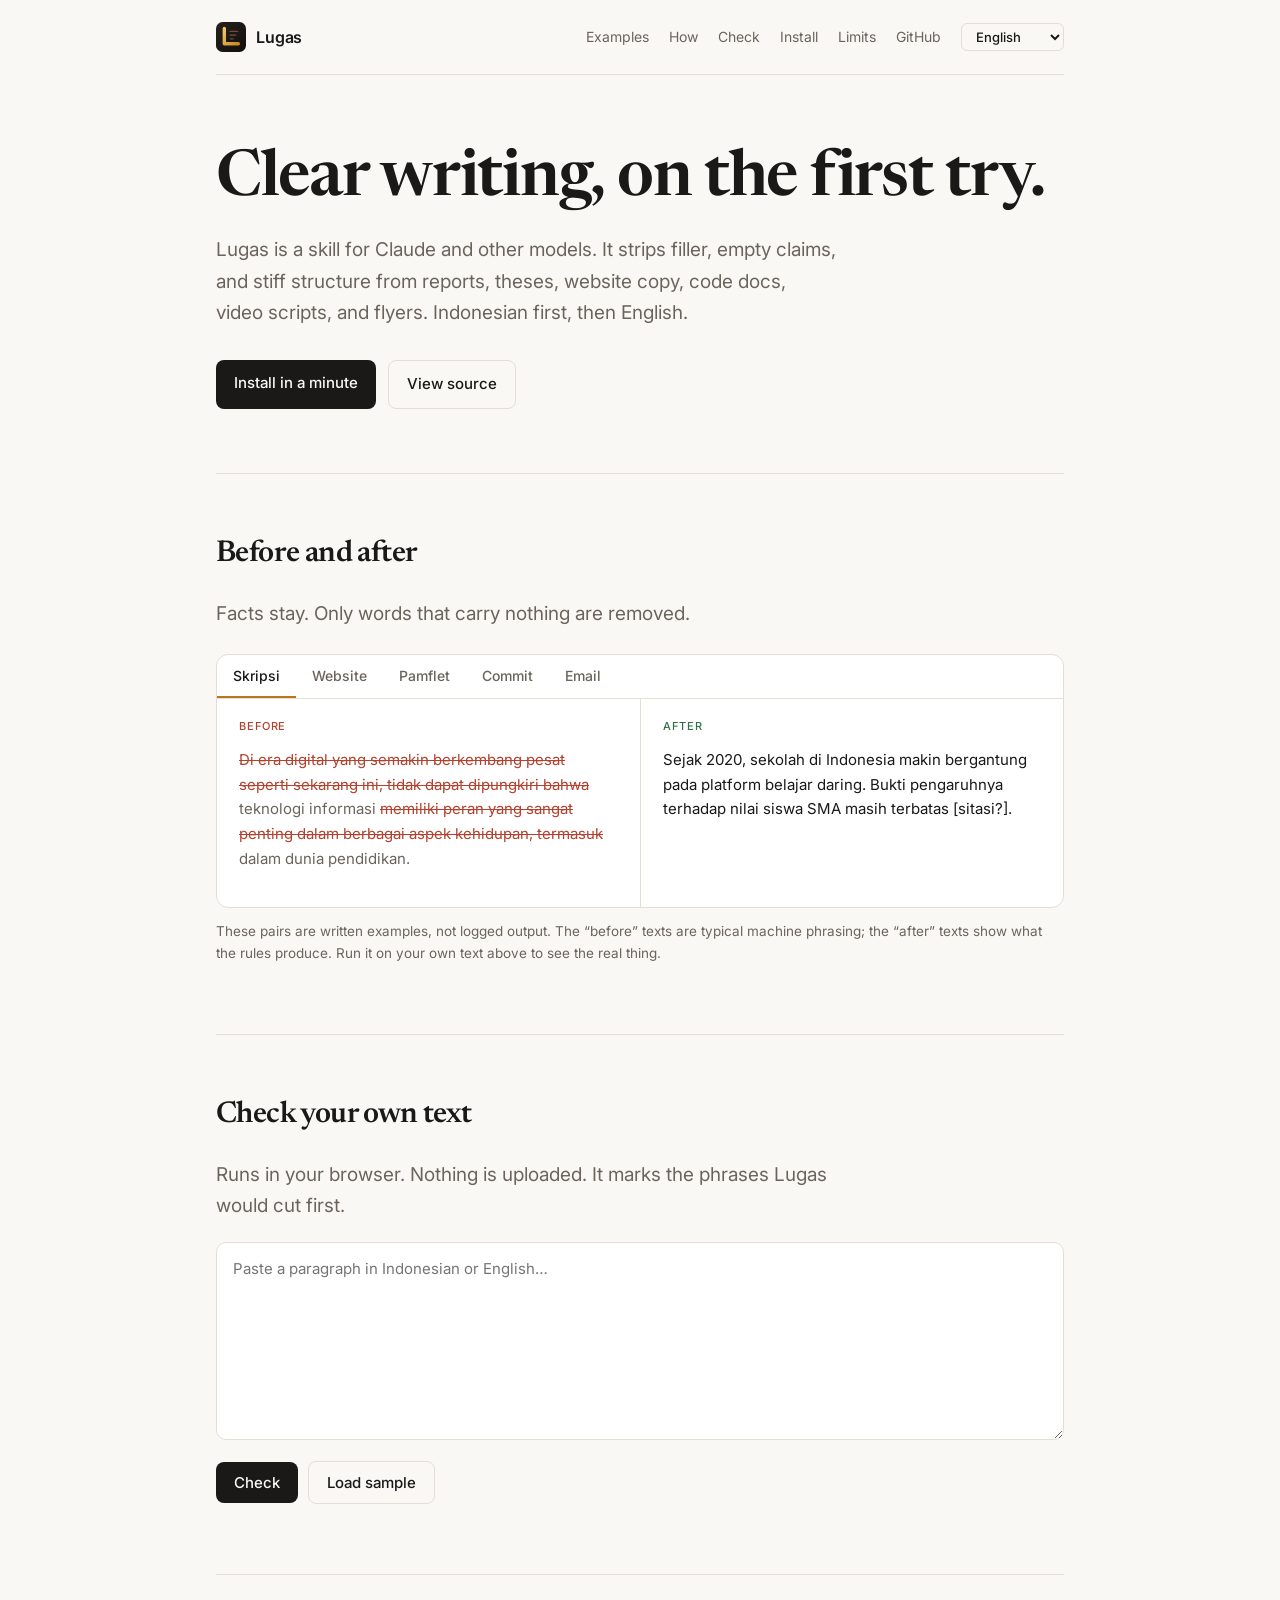
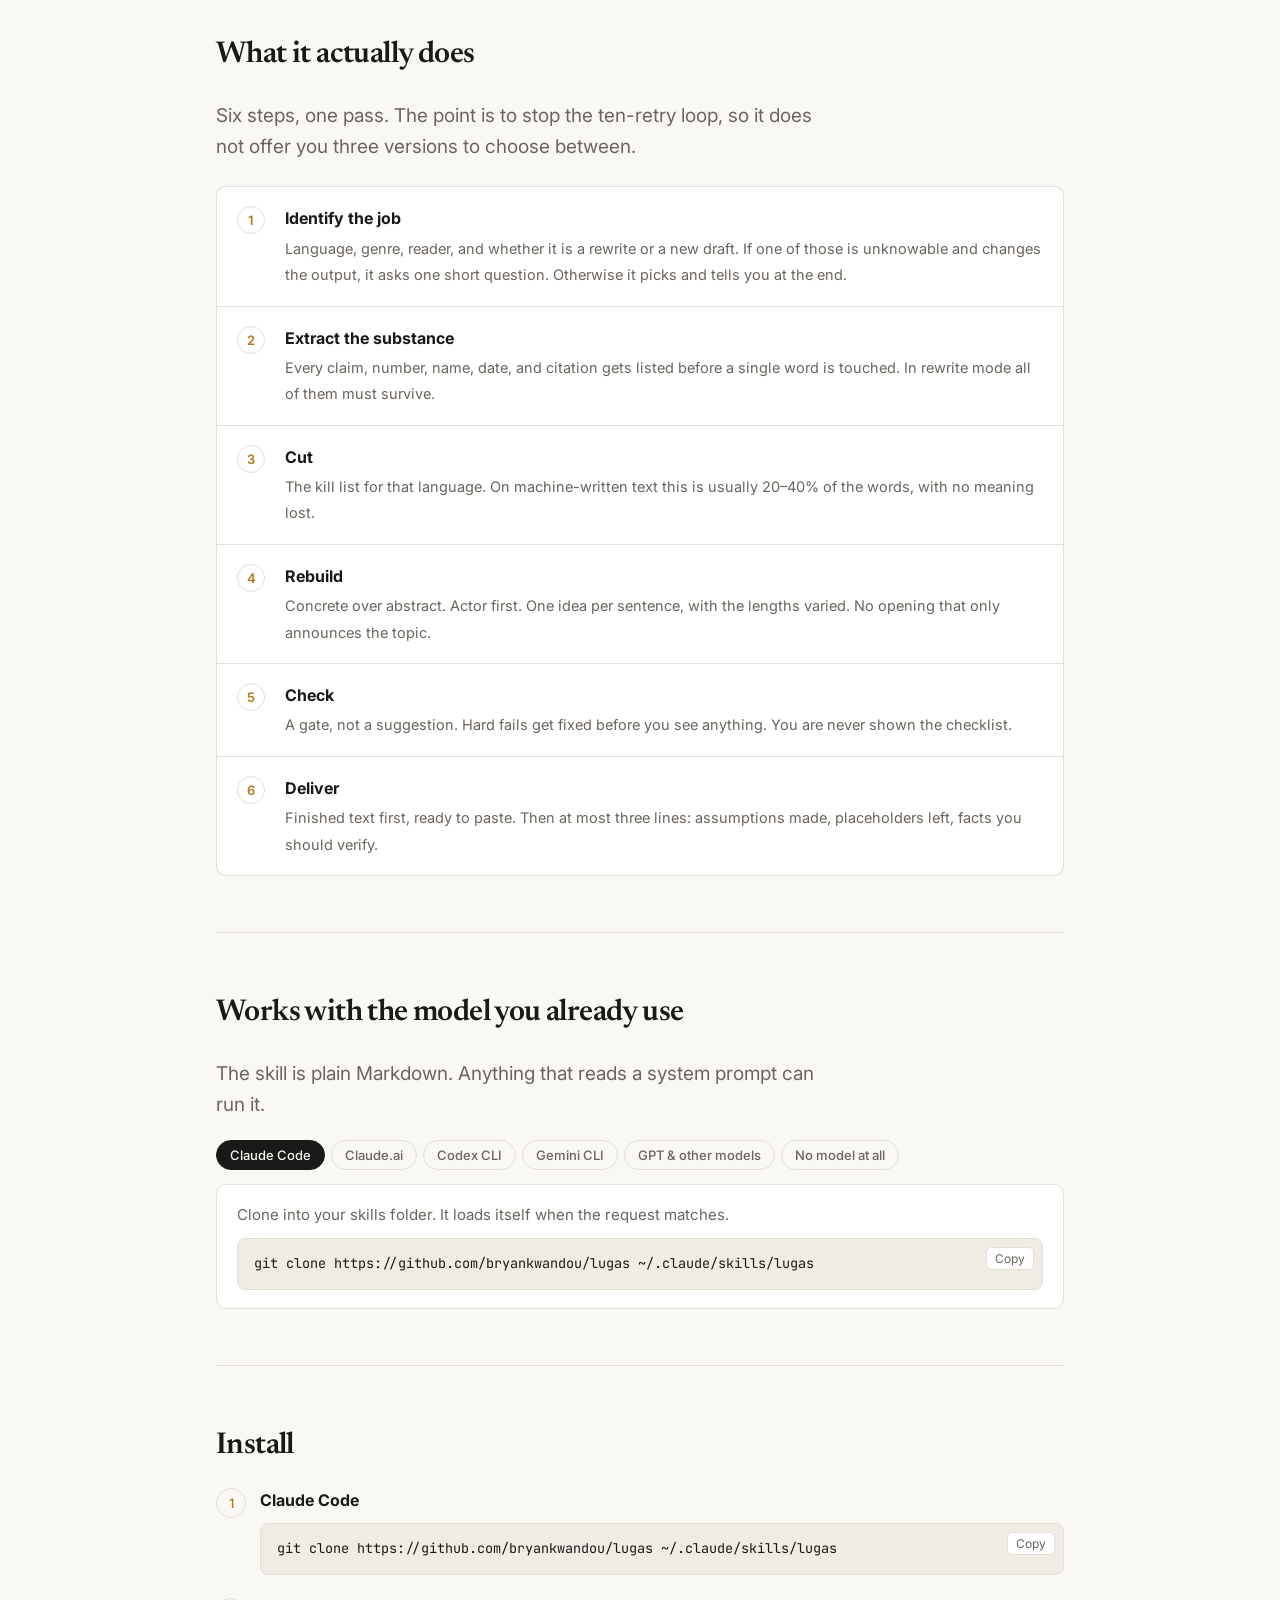
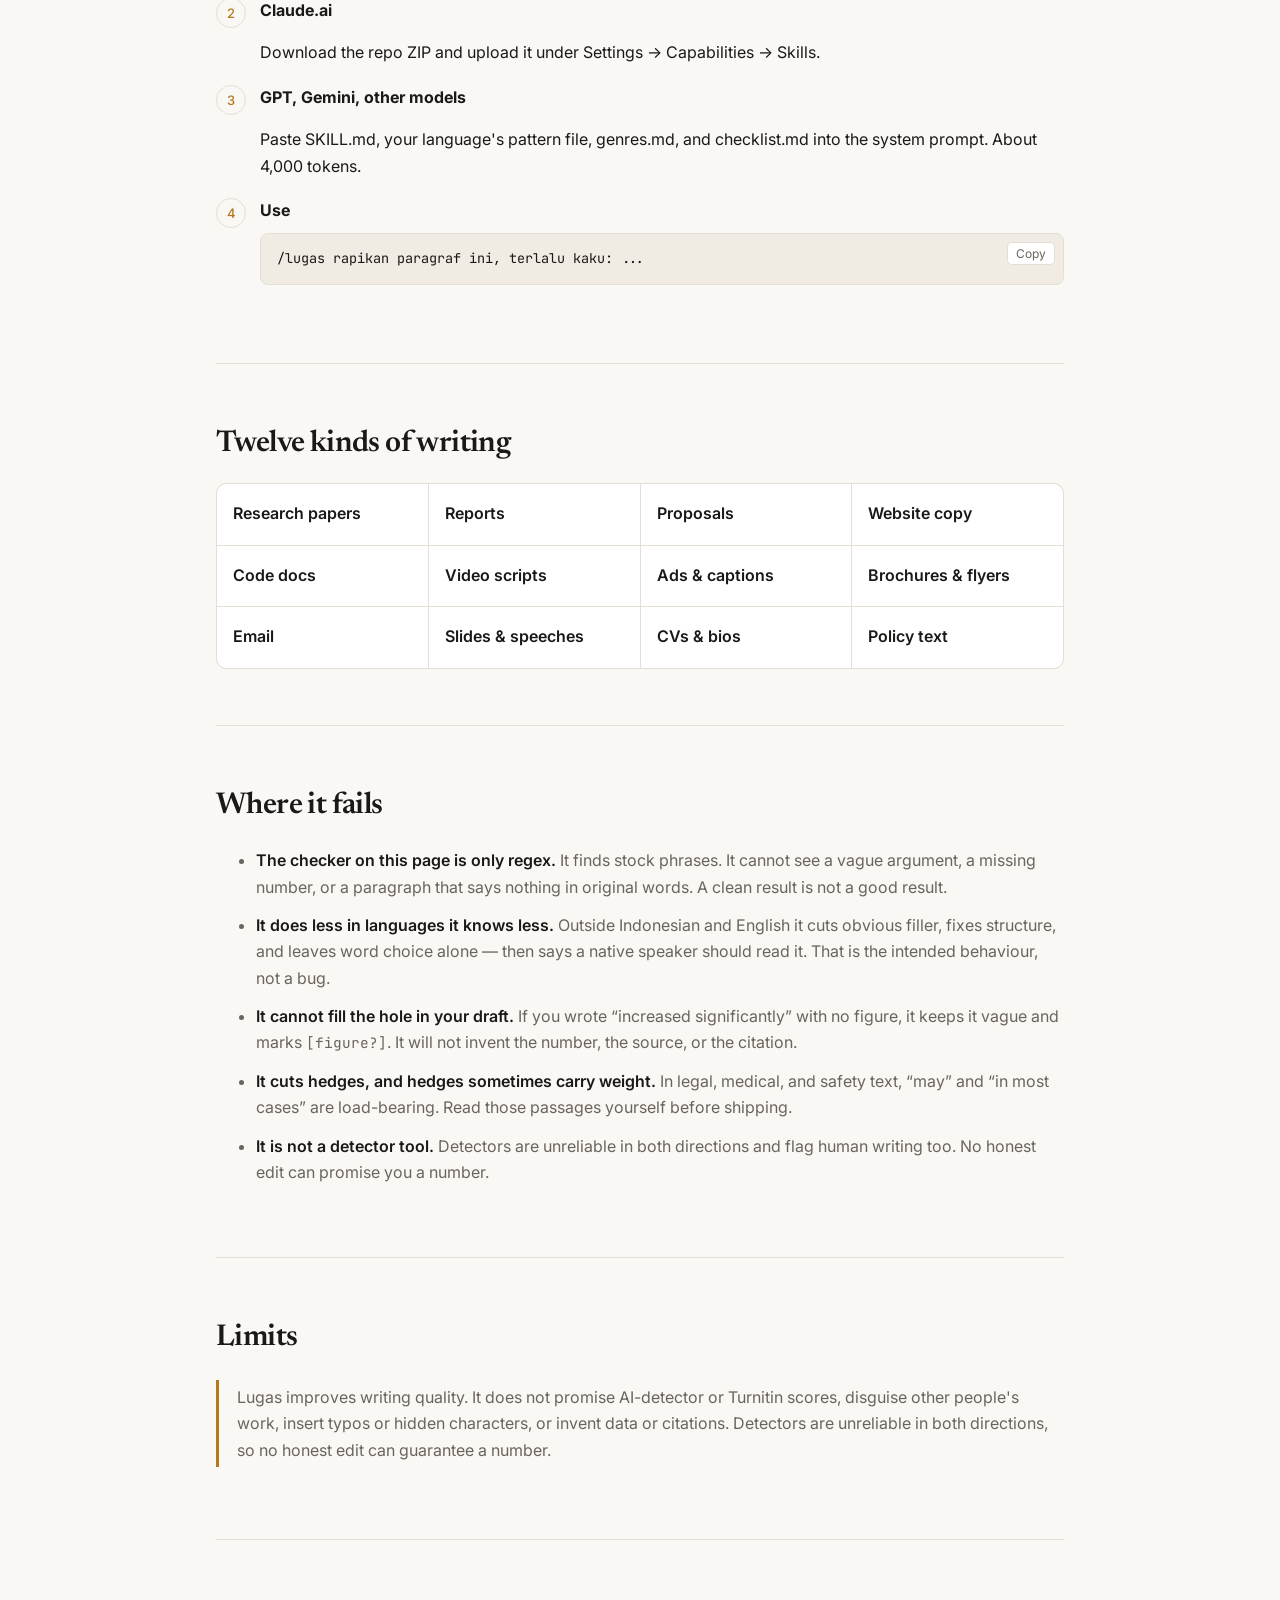
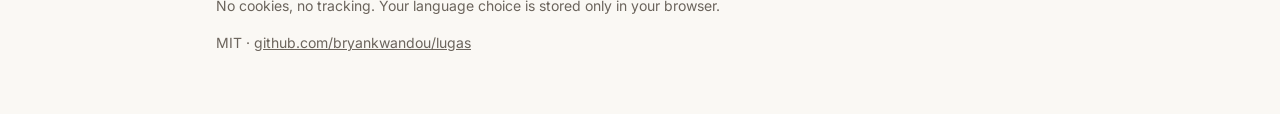
==== commit e8fdefb3: "Add how-it-works, agent matrix, honest failure section and example provenance" ====
--- a/site/index.html
+++ b/site/index.html
@@ -68,6 +68,20 @@
 .why{margin-top:16px;padding-top:14px;border-top:1px solid var(--line);color:var(--muted);font-size:14px;white-space:normal}
 .why ul{margin:0;padding-left:18px}
 .why li{margin:3px 0}
+.how{display:grid;gap:1px;background:var(--line);border:1px solid var(--line);border-radius:10px;overflow:hidden;counter-reset:h}
+.how>div{background:var(--card);padding:18px 20px;counter-increment:h;display:grid;grid-template-columns:34px 1fr;gap:14px;align-items:start}
+.how>div:before{content:counter(h);color:var(--accent);font:600 13px Inter;border:1px solid var(--line);border-radius:50%;width:26px;height:26px;display:grid;place-items:center;margin-top:1px}
+.how b{display:block;margin-bottom:3px}
+.how span{color:var(--muted);font-size:14.5px}
+.atabs{display:flex;gap:6px;flex-wrap:wrap;margin-bottom:14px}
+.atabs button{background:none;border:1px solid var(--line);color:var(--muted);border-radius:999px;padding:6px 13px;font:500 13px Inter;cursor:pointer}
+.atabs button[aria-selected=true]{background:var(--fg);color:var(--bg);border-color:var(--fg)}
+.apane{background:var(--card);border:1px solid var(--line);border-radius:10px;padding:18px 20px}
+.apane p{margin:0 0 10px;color:var(--muted);font-size:15px}
+.apane pre{margin:0}
+.fails li{margin-bottom:12px;color:var(--muted)}
+.fails b{color:var(--fg);font-weight:600}
+.prov{color:var(--muted);font-size:13.5px;margin-top:12px}
 @media (max-width:640px){.pane{grid-template-columns:1fr}.pane div+div{border-left:0;border-top:1px solid var(--line)}nav a{display:none}}
 </style>
 </head>
@@ -75,7 +89,7 @@
 <div class="wrap">
 <header>
   <a class="brand" href="#"><img src="logo.svg" width="30" height="30" alt="">Lugas</a>
-  <nav><a href="#demo" data-i="navDemo">Contoh</a><a href="#check" data-i="navCheck">Check</a><a href="#install" data-i="navInstall">Instal</a><a href="#batas" data-i="navLimits">Batasan</a><a href="https://github.com/bryankwandou/lugas">GitHub</a><select class="lang" id="lang" aria-label="Language"><option value="en">English</option><option value="id">Indonesia</option><option value="es">Español</option><option value="ja">日本語</option><option value="zh">中文</option></select></nav>
+  <nav><a href="#demo" data-i="navDemo">Contoh</a><a href="#how" data-i="navHow">How</a><a href="#check" data-i="navCheck">Check</a><a href="#install" data-i="navInstall">Instal</a><a href="#batas" data-i="navLimits">Batasan</a><a href="https://github.com/bryankwandou/lugas">GitHub</a><select class="lang" id="lang" aria-label="Language"><option value="en">English</option><option value="id">Indonesia</option><option value="es">Español</option><option value="ja">日本語</option><option value="zh">中文</option></select></nav>
 </header>
 
 <h1 data-i="h1">Tulisan yang jelas, sejak percobaan pertama.</h1>
@@ -89,6 +103,7 @@
     <div class="tabs" role="tablist" id="tabs"></div>
     <div class="pane" id="pane"></div>
   </div>
+  <p class="prov" data-i="prov"></p>
 </section>
 
 <section id="check">
@@ -97,6 +112,19 @@
   <textarea id="inp" rows="7" spellcheck="false" data-i-ph="chkPh"></textarea>
   <div class="bar"><button class="btn primary" id="run" data-i="chkRun">Check</button><button class="btn ghost" id="samp" data-i="chkSamp">Load sample</button><span class="score" id="score"></span></div>
   <div id="out" class="out" hidden></div>
+</section>
+
+<section id="how">
+  <h2 data-i="howH">What it actually does</h2>
+  <p class="lede" data-i="howP" style="margin-bottom:24px">Six steps, one pass. The point is to stop the ten-retry loop, so it does not offer you three versions to choose between.</p>
+  <div class="how" id="howList"></div>
+</section>
+
+<section id="agents">
+  <h2 data-i="agH">Works with the model you already use</h2>
+  <p class="lede" data-i="agP" style="margin-bottom:20px">The skill is plain Markdown. Anything that reads a system prompt can run it.</p>
+  <div class="atabs" id="atabs" role="tablist"></div>
+  <div class="apane" id="apane"></div>
 </section>
 
 <section id="install">
@@ -114,6 +142,11 @@
   <div class="grid" id="genres"></div>
 </section>
 
+<section id="fails">
+  <h2 data-i="flH">Where it fails</h2>
+  <ul class="fails" id="failList"></ul>
+</section>
+
 <section id="batas">
   <h2 data-i="limH">Batasan</h2>
   <p class="note" data-i="limP">Lugas memperbaiki mutu tulisan. Ia tidak menjanjikan skor detektor AI atau Turnitin, tidak menyamarkan karya orang lain, tidak menyisipkan typo atau karakter tersembunyi, dan tidak mengarang data atau sitasi. Detektor tidak andal ke dua arah, jadi angka apa pun tidak bisa dijamin secara jujur.</p>
@@ -123,11 +156,11 @@
 </div>
 <script>
 const T={
-id:{navCheck:"Periksa",chkH:"Periksa tulisan Anda",chkP:"Berjalan di browser Anda. Tidak ada yang diunggah. Ini menandai frasa yang pertama dibuang Lugas.",chkRun:"Periksa",chkSamp:"Muat contoh",chkPh:"Tempel satu paragraf berbahasa Indonesia atau Inggris…",chkNone:"Tidak ada basa-basi baku yang ketemu. Struktur dan kekhususan tetap perlu dibaca manusia.",chkFound:"frasa basa-basi · sekitar",chkWords:"kata tanpa isi",navDemo:"Contoh",navInstall:"Instal",navLimits:"Batasan",h1:"Tulisan yang jelas, sejak percobaan pertama.",lede:"Lugas adalah skill untuk Claude dan model lain. Ia membuang basa-basi, klaim kosong, dan struktur kaku dari laporan, skripsi, copy website, dokumentasi kode, naskah video, sampai pamflet. Bahasa Indonesia lebih dulu, lalu Inggris.",ctaInstall:"Pasang dalam 1 menit",ctaSource:"Lihat kode sumber",demoH:"Sebelum dan sesudah",demoP:"Fakta dipertahankan. Yang dibuang hanya kata yang tidak membawa isi.",instH:"Instal",st2:"Claude.ai",st2p:"Unduh ZIP repo, lalu unggah di Settings → Capabilities → Skills.",st3:"GPT, Gemini, model lain",st3p:"Tempel isi SKILL.md, file pola bahasa Anda, genres.md, dan checklist.md ke system prompt. Totalnya sekitar 4.000 token.",st4:"Pakai",genH:"Dua belas jenis tulisan",limH:"Batasan",vidH:"Video panduan",limP:"Lugas memperbaiki mutu tulisan. Ia tidak menjanjikan skor detektor AI atau Turnitin, tidak menyamarkan karya orang lain, tidak menyisipkan typo atau karakter tersembunyi, dan tidak mengarang data atau sitasi. Detektor tidak andal ke dua arah, jadi angka apa pun tidak bisa dijamin secara jujur.",before:"Sebelum",after:"Sesudah",copy:"Salin",copied:"Tersalin",priv:"Tanpa cookie dan pelacakan. Pilihan bahasa hanya disimpan di browser Anda."},
-en:{navCheck:"Check",chkH:"Check your own text",chkP:"Runs in your browser. Nothing is uploaded. It marks the phrases Lugas would cut first.",chkRun:"Check",chkSamp:"Load sample",chkPh:"Paste a paragraph in Indonesian or English…",chkNone:"No stock filler found. Structure and specifics still need a human read.",chkFound:"filler phrases · roughly",chkWords:"words of padding",navDemo:"Examples",navInstall:"Install",navLimits:"Limits",h1:"Clear writing, on the first try.",lede:"Lugas is a skill for Claude and other models. It strips filler, empty claims, and stiff structure from reports, theses, website copy, code docs, video scripts, and flyers. Indonesian first, then English.",ctaInstall:"Install in a minute",ctaSource:"View source",demoH:"Before and after",demoP:"Facts stay. Only words that carry nothing are removed.",instH:"Install",st2:"Claude.ai",st2p:"Download the repo ZIP and upload it under Settings → Capabilities → Skills.",st3:"GPT, Gemini, other models",st3p:"Paste SKILL.md, your language's pattern file, genres.md, and checklist.md into the system prompt. About 4,000 tokens.",st4:"Use",genH:"Twelve kinds of writing",limH:"Limits",vidH:"Walkthrough",limP:"Lugas improves writing quality. It does not promise AI-detector or Turnitin scores, disguise other people's work, insert typos or hidden characters, or invent data or citations. Detectors are unreliable in both directions, so no honest edit can guarantee a number.",before:"Before",after:"After",copy:"Copy",copied:"Copied",priv:"No cookies, no tracking. Your language choice is stored only in your browser."},
-es:{navCheck:"Revisar",chkH:"Revisa tu propio texto",chkP:"Se ejecuta en tu navegador. No se sube nada. Marca las frases que Lugas quitaría primero.",chkRun:"Revisar",chkSamp:"Cargar ejemplo",chkPh:"Pega un párrafo en indonesio o inglés…",chkNone:"No se encontró relleno típico. La estructura y los detalles aún necesitan lectura humana.",chkFound:"frases de relleno · unas",chkWords:"palabras sin contenido",navDemo:"Ejemplos",navInstall:"Instalar",navLimits:"Límites",h1:"Textos claros desde el primer intento.",lede:"Lugas es una skill para Claude y otros modelos. Quita el relleno, las afirmaciones vacías y la estructura rígida de informes, tesis, textos web, documentación de código, guiones de video y folletos. Primero indonesio, luego inglés.",ctaInstall:"Instalar en un minuto",ctaSource:"Ver código fuente",demoH:"Antes y después",demoP:"Los datos se mantienen. Solo se quitan las palabras que no aportan nada.",instH:"Instalar",st2:"Claude.ai",st2p:"Descarga el ZIP del repositorio y súbelo en Settings → Capabilities → Skills.",st3:"GPT, Gemini y otros modelos",st3p:"Pega SKILL.md, el archivo de patrones de tu idioma, genres.md y checklist.md en el prompt del sistema. Unos 4.000 tokens.",st4:"Uso",genH:"Doce tipos de texto",limH:"Límites",vidH:"Recorrido en video",limP:"Lugas mejora la calidad del texto. No promete puntuaciones de detectores de IA ni de Turnitin, no disfraza el trabajo ajeno, no inserta erratas ni caracteres ocultos y no inventa datos ni citas.",before:"Antes",after:"Después",copy:"Copiar",copied:"Copiado",priv:"Sin cookies ni rastreo. El idioma elegido se guarda solo en tu navegador."},
-ja:{navCheck:"チェック",chkH:"自分の文章をチェック",chkP:"ブラウザ内で動作し、何も送信しません。Lugas が最初に削る表現を示します。",chkRun:"チェック",chkSamp:"サンプルを読み込む",chkPh:"インドネシア語または英語の段落を貼り付けてください…",chkNone:"定番の埋め草は見つかりませんでした。構成と具体性は人の目で確認してください。",chkFound:"件の埋め草 · およそ",chkWords:"語分の水増し",navDemo:"例",navInstall:"インストール",navLimits:"制限",h1:"最初の一回で、明快な文章を。",lede:"Lugas は Claude などのモデル向けのスキルです。報告書、論文、Webコピー、コードのドキュメント、動画台本、チラシから、埋め草や中身のない主張、硬い構成を取り除きます。インドネシア語を優先し、次に英語に対応します。",ctaInstall:"1分でインストール",ctaSource:"ソースを見る",demoH:"修正前と修正後",demoP:"事実は残し、意味を持たない言葉だけを削ります。",instH:"インストール",st2:"Claude.ai",st2p:"リポジトリの ZIP をダウンロードし、Settings → Capabilities → Skills からアップロードします。",st3:"GPT、Gemini などのモデル",st3p:"SKILL.md、使用言語のパターンファイル、genres.md、checklist.md をシステムプロンプトに貼り付けます。合計約 4,000 トークンです。",st4:"使い方",genH:"12種類の文章",limH:"制限",vidH:"ウォークスルー動画",limP:"Lugas は文章の質を高めるためのものです。AI検出ツールや Turnitin のスコアは保証せず、他人の文章の偽装、誤字や隠し文字の挿入、データや引用の捏造は行いません。",before:"修正前",after:"修正後",copy:"コピー",copied:"コピー済み",priv:"Cookie もトラッキングも使いません。選んだ言語はブラウザ内にのみ保存されます。"},
-zh:{navCheck:"检查",chkH:"检查你的文本",chkP:"在你的浏览器中运行，不会上传任何内容。它会标出 Lugas 最先删除的说法。",chkRun:"检查",chkSamp:"载入示例",chkPh:"粘贴一段印尼语或英语文字…",chkNone:"没有发现套话。结构和具体程度仍需人工判断。",chkFound:"处套话 · 约",chkWords:"个字属于水分",navDemo:"示例",navInstall:"安装",navLimits:"限制",h1:"第一次就写得清楚。",lede:"Lugas 是一个适用于 Claude 及其他模型的技能。它会删去报告、论文、网站文案、代码文档、视频脚本和传单中的空话、空洞的说法和僵硬的结构。优先支持印尼语，其次是英语。",ctaInstall:"一分钟完成安装",ctaSource:"查看源代码",demoH:"修改前后对比",demoP:"事实保留不变，只删去没有信息量的词。",instH:"安装",st2:"Claude.ai",st2p:"下载仓库 ZIP，在 Settings → Capabilities → Skills 中上传。",st3:"GPT、Gemini 等模型",st3p:"把 SKILL.md、对应语言的规则文件、genres.md 和 checklist.md 粘贴到系统提示词中，共约 4,000 个 token。",st4:"使用",genH:"十二类文体",limH:"限制",vidH:"演示视频",limP:"Lugas 用于提升写作质量。它不承诺 AI 检测或 Turnitin 分数，不伪装他人作品，不插入错别字或隐藏字符，也不编造数据或引用。",before:"修改前",after:"修改后",copy:"复制",copied:"已复制",priv:"不使用 Cookie，不做追踪。所选语言只保存在你的浏览器中。"}};
+id:{navHow:"Cara kerja",howH:"Apa yang sebenarnya ia kerjakan",howP:"Enam langkah, satu lintasan. Tujuannya menghentikan putaran sepuluh percobaan, jadi ia tidak menyodorkan tiga versi untuk Anda pilih.",agH:"Jalan dengan model yang sudah Anda pakai",agP:"Skill ini Markdown biasa. Apa pun yang membaca system prompt bisa menjalankannya.",flH:"Di mana ia gagal",prov:"Pasangan ini contoh tulisan, bukan keluaran yang terekam. Teks “sebelum” adalah gaya mesin yang khas; teks “sesudah” menunjukkan hasil aturannya. Jalankan pada tulisan Anda sendiri di atas untuk melihat yang sebenarnya.",navCheck:"Periksa",chkH:"Periksa tulisan Anda",chkP:"Berjalan di browser Anda. Tidak ada yang diunggah. Ini menandai frasa yang pertama dibuang Lugas.",chkRun:"Periksa",chkSamp:"Muat contoh",chkPh:"Tempel satu paragraf berbahasa Indonesia atau Inggris…",chkNone:"Tidak ada basa-basi baku yang ketemu. Struktur dan kekhususan tetap perlu dibaca manusia.",chkFound:"frasa basa-basi · sekitar",chkWords:"kata tanpa isi",navDemo:"Contoh",navInstall:"Instal",navLimits:"Batasan",h1:"Tulisan yang jelas, sejak percobaan pertama.",lede:"Lugas adalah skill untuk Claude dan model lain. Ia membuang basa-basi, klaim kosong, dan struktur kaku dari laporan, skripsi, copy website, dokumentasi kode, naskah video, sampai pamflet. Bahasa Indonesia lebih dulu, lalu Inggris.",ctaInstall:"Pasang dalam 1 menit",ctaSource:"Lihat kode sumber",demoH:"Sebelum dan sesudah",demoP:"Fakta dipertahankan. Yang dibuang hanya kata yang tidak membawa isi.",instH:"Instal",st2:"Claude.ai",st2p:"Unduh ZIP repo, lalu unggah di Settings → Capabilities → Skills.",st3:"GPT, Gemini, model lain",st3p:"Tempel isi SKILL.md, file pola bahasa Anda, genres.md, dan checklist.md ke system prompt. Totalnya sekitar 4.000 token.",st4:"Pakai",genH:"Dua belas jenis tulisan",limH:"Batasan",vidH:"Video panduan",limP:"Lugas memperbaiki mutu tulisan. Ia tidak menjanjikan skor detektor AI atau Turnitin, tidak menyamarkan karya orang lain, tidak menyisipkan typo atau karakter tersembunyi, dan tidak mengarang data atau sitasi. Detektor tidak andal ke dua arah, jadi angka apa pun tidak bisa dijamin secara jujur.",before:"Sebelum",after:"Sesudah",copy:"Salin",copied:"Tersalin",priv:"Tanpa cookie dan pelacakan. Pilihan bahasa hanya disimpan di browser Anda."},
+en:{navHow:"How",howH:"What it actually does",howP:"Six steps, one pass. The point is to stop the ten-retry loop, so it does not offer you three versions to choose between.",agH:"Works with the model you already use",agP:"The skill is plain Markdown. Anything that reads a system prompt can run it.",flH:"Where it fails",prov:"These pairs are written examples, not logged output. The “before” texts are typical machine phrasing; the “after” texts show what the rules produce. Run it on your own text above to see the real thing.",navCheck:"Check",chkH:"Check your own text",chkP:"Runs in your browser. Nothing is uploaded. It marks the phrases Lugas would cut first.",chkRun:"Check",chkSamp:"Load sample",chkPh:"Paste a paragraph in Indonesian or English…",chkNone:"No stock filler found. Structure and specifics still need a human read.",chkFound:"filler phrases · roughly",chkWords:"words of padding",navDemo:"Examples",navInstall:"Install",navLimits:"Limits",h1:"Clear writing, on the first try.",lede:"Lugas is a skill for Claude and other models. It strips filler, empty claims, and stiff structure from reports, theses, website copy, code docs, video scripts, and flyers. Indonesian first, then English.",ctaInstall:"Install in a minute",ctaSource:"View source",demoH:"Before and after",demoP:"Facts stay. Only words that carry nothing are removed.",instH:"Install",st2:"Claude.ai",st2p:"Download the repo ZIP and upload it under Settings → Capabilities → Skills.",st3:"GPT, Gemini, other models",st3p:"Paste SKILL.md, your language's pattern file, genres.md, and checklist.md into the system prompt. About 4,000 tokens.",st4:"Use",genH:"Twelve kinds of writing",limH:"Limits",vidH:"Walkthrough",limP:"Lugas improves writing quality. It does not promise AI-detector or Turnitin scores, disguise other people's work, insert typos or hidden characters, or invent data or citations. Detectors are unreliable in both directions, so no honest edit can guarantee a number.",before:"Before",after:"After",copy:"Copy",copied:"Copied",priv:"No cookies, no tracking. Your language choice is stored only in your browser."},
+es:{navHow:"Cómo",howH:"Qué hace en realidad",howP:"Seis pasos, una pasada. La idea es cortar el bucle de diez intentos, así que no te ofrece tres versiones para elegir.",agH:"Funciona con el modelo que ya usas",agP:"La skill es Markdown normal. Cualquier cosa que lea un system prompt puede ejecutarla.",flH:"Dónde falla",prov:"Estos pares son ejemplos escritos, no salidas registradas. Prueba con tu propio texto arriba para ver el resultado real.",navCheck:"Revisar",chkH:"Revisa tu propio texto",chkP:"Se ejecuta en tu navegador. No se sube nada. Marca las frases que Lugas quitaría primero.",chkRun:"Revisar",chkSamp:"Cargar ejemplo",chkPh:"Pega un párrafo en indonesio o inglés…",chkNone:"No se encontró relleno típico. La estructura y los detalles aún necesitan lectura humana.",chkFound:"frases de relleno · unas",chkWords:"palabras sin contenido",navDemo:"Ejemplos",navInstall:"Instalar",navLimits:"Límites",h1:"Textos claros desde el primer intento.",lede:"Lugas es una skill para Claude y otros modelos. Quita el relleno, las afirmaciones vacías y la estructura rígida de informes, tesis, textos web, documentación de código, guiones de video y folletos. Primero indonesio, luego inglés.",ctaInstall:"Instalar en un minuto",ctaSource:"Ver código fuente",demoH:"Antes y después",demoP:"Los datos se mantienen. Solo se quitan las palabras que no aportan nada.",instH:"Instalar",st2:"Claude.ai",st2p:"Descarga el ZIP del repositorio y súbelo en Settings → Capabilities → Skills.",st3:"GPT, Gemini y otros modelos",st3p:"Pega SKILL.md, el archivo de patrones de tu idioma, genres.md y checklist.md en el prompt del sistema. Unos 4.000 tokens.",st4:"Uso",genH:"Doce tipos de texto",limH:"Límites",vidH:"Recorrido en video",limP:"Lugas mejora la calidad del texto. No promete puntuaciones de detectores de IA ni de Turnitin, no disfraza el trabajo ajeno, no inserta erratas ni caracteres ocultos y no inventa datos ni citas.",before:"Antes",after:"Después",copy:"Copiar",copied:"Copiado",priv:"Sin cookies ni rastreo. El idioma elegido se guarda solo en tu navegador."},
+ja:{navHow:"仕組み",howH:"実際に何をするのか",howP:"六つの工程を一度で。何度も指示し直すループを終わらせるため、三つの案を並べて選ばせることはしません。",agH:"今使っているモデルで動きます",agP:"主体はただの Markdown です。システムプロンプトを読めるものなら何でも実行できます。",flH:"うまくいかないところ",prov:"これらは作成例であり、実際の出力ログではありません。上の欄でご自分の文章を試してください。",navCheck:"チェック",chkH:"自分の文章をチェック",chkP:"ブラウザ内で動作し、何も送信しません。Lugas が最初に削る表現を示します。",chkRun:"チェック",chkSamp:"サンプルを読み込む",chkPh:"インドネシア語または英語の段落を貼り付けてください…",chkNone:"定番の埋め草は見つかりませんでした。構成と具体性は人の目で確認してください。",chkFound:"件の埋め草 · およそ",chkWords:"語分の水増し",navDemo:"例",navInstall:"インストール",navLimits:"制限",h1:"最初の一回で、明快な文章を。",lede:"Lugas は Claude などのモデル向けのスキルです。報告書、論文、Webコピー、コードのドキュメント、動画台本、チラシから、埋め草や中身のない主張、硬い構成を取り除きます。インドネシア語を優先し、次に英語に対応します。",ctaInstall:"1分でインストール",ctaSource:"ソースを見る",demoH:"修正前と修正後",demoP:"事実は残し、意味を持たない言葉だけを削ります。",instH:"インストール",st2:"Claude.ai",st2p:"リポジトリの ZIP をダウンロードし、Settings → Capabilities → Skills からアップロードします。",st3:"GPT、Gemini などのモデル",st3p:"SKILL.md、使用言語のパターンファイル、genres.md、checklist.md をシステムプロンプトに貼り付けます。合計約 4,000 トークンです。",st4:"使い方",genH:"12種類の文章",limH:"制限",vidH:"ウォークスルー動画",limP:"Lugas は文章の質を高めるためのものです。AI検出ツールや Turnitin のスコアは保証せず、他人の文章の偽装、誤字や隠し文字の挿入、データや引用の捏造は行いません。",before:"修正前",after:"修正後",copy:"コピー",copied:"コピー済み",priv:"Cookie もトラッキングも使いません。選んだ言語はブラウザ内にのみ保存されます。"},
+zh:{navHow:"原理",howH:"它到底做什么",howP:"六步，一遍完成。目的是结束反复重试的循环，所以它不会给你三个版本去挑。",agH:"你现在用的模型就能跑",agP:"这个技能就是普通 Markdown。只要能读系统提示词就能用。",flH:"它失效的地方",prov:"这些是编写的示例，不是真实输出记录。在上方输入你自己的文字才能看到实际效果。",navCheck:"检查",chkH:"检查你的文本",chkP:"在你的浏览器中运行，不会上传任何内容。它会标出 Lugas 最先删除的说法。",chkRun:"检查",chkSamp:"载入示例",chkPh:"粘贴一段印尼语或英语文字…",chkNone:"没有发现套话。结构和具体程度仍需人工判断。",chkFound:"处套话 · 约",chkWords:"个字属于水分",navDemo:"示例",navInstall:"安装",navLimits:"限制",h1:"第一次就写得清楚。",lede:"Lugas 是一个适用于 Claude 及其他模型的技能。它会删去报告、论文、网站文案、代码文档、视频脚本和传单中的空话、空洞的说法和僵硬的结构。优先支持印尼语，其次是英语。",ctaInstall:"一分钟完成安装",ctaSource:"查看源代码",demoH:"修改前后对比",demoP:"事实保留不变，只删去没有信息量的词。",instH:"安装",st2:"Claude.ai",st2p:"下载仓库 ZIP，在 Settings → Capabilities → Skills 中上传。",st3:"GPT、Gemini 等模型",st3p:"把 SKILL.md、对应语言的规则文件、genres.md 和 checklist.md 粘贴到系统提示词中，共约 4,000 个 token。",st4:"使用",genH:"十二类文体",limH:"限制",vidH:"演示视频",limP:"Lugas 用于提升写作质量。它不承诺 AI 检测或 Turnitin 分数，不伪装他人作品，不插入错别字或隐藏字符，也不编造数据或引用。",before:"修改前",after:"修改后",copy:"复制",copied:"已复制",priv:"不使用 Cookie，不做追踪。所选语言只保存在你的浏览器中。"}};
 const EX=[
 ["Skripsi","<mark>Di era digital yang semakin berkembang pesat seperti sekarang ini, tidak dapat dipungkiri bahwa</mark> teknologi informasi <mark>memiliki peran yang sangat penting dalam berbagai aspek kehidupan, termasuk</mark> dalam dunia pendidikan.","Sejak 2020, sekolah di Indonesia makin bergantung pada platform belajar daring. Bukti pengaruhnya terhadap nilai siswa SMA masih terbatas [sitasi?]."],
 ["Website","<mark>Selamat datang di KasirKu! Kami hadir sebagai solusi inovatif dan komprehensif untuk</mark> membantu <mark>mengoptimalkan</mark> bisnis Anda <mark>di era digital</mark>.","<b>Stok, kasir, dan laporan harian dalam satu aplikasi.</b> Setiap transaksi langsung mengurangi stok, jadi Anda tahu barang mana yang perlu dipesan."],
@@ -135,6 +168,10 @@
 ["Commit","<code><mark>✨ Implemented robust and comprehensive</mark> fix for <mark>the issue where users were experiencing problems with</mark> login</code>","<code>Fix login failure when email has uppercase letters</code>"],
 ["Email","<mark>Exciting news! We're thrilled to announce a game-changing feature that will revolutionize</mark> the way you <mark>manage your workflow</mark>.","You can now assign a task to two people. It closes when either one marks it done. Live for all workspaces today."]];
 const G=[["Skripsi & jurnal","Research papers"],["Laporan","Reports"],["Proposal","Proposals"],["Copy website","Website copy"],["README & commit","Code docs"],["Naskah video","Video scripts"],["Iklan & caption","Ads & captions"],["Brosur & pamflet","Brochures & flyers"],["Email","Email"],["Slide & pidato","Slides & speeches"],["CV & bio","CVs & bios"],["Teks kebijakan","Policy text"]];
+const HOW={"en": [["Identify the job", "Language, genre, reader, and whether it is a rewrite or a new draft. If one of those is unknowable and changes the output, it asks one short question. Otherwise it picks and tells you at the end."], ["Extract the substance", "Every claim, number, name, date, and citation gets listed before a single word is touched. In rewrite mode all of them must survive."], ["Cut", "The kill list for that language. On machine-written text this is usually 20–40% of the words, with no meaning lost."], ["Rebuild", "Concrete over abstract. Actor first. One idea per sentence, with the lengths varied. No opening that only announces the topic."], ["Check", "A gate, not a suggestion. Hard fails get fixed before you see anything. You are never shown the checklist."], ["Deliver", "Finished text first, ready to paste. Then at most three lines: assumptions made, placeholders left, facts you should verify."]], "id": [["Kenali pekerjaannya", "Bahasa, genre, pembaca, dan apakah ini menulis ulang atau draf baru. Kalau salah satunya tidak bisa ditebak dan mengubah hasil, ia bertanya satu kali, pendek. Kalau tidak, ia memilih sendiri lalu memberi tahu di akhir."], ["Tarik isinya", "Setiap klaim, angka, nama, tanggal, dan sitasi didaftar sebelum satu kata pun disentuh. Dalam mode tulis ulang, semuanya wajib selamat."], ["Buang", "Daftar bunuh untuk bahasa itu. Pada teks mesin, biasanya 20–40% kata hilang tanpa kehilangan makna."], ["Susun ulang", "Konkret mengalahkan abstrak. Pelaku di depan. Satu gagasan per kalimat, panjangnya divariasikan. Tidak ada pembuka yang cuma mengumumkan topik."], ["Periksa", "Ini gerbang, bukan saran. Kegagalan berat diperbaiki sebelum Anda melihat apa pun. Ceklisnya tidak pernah ditunjukkan."], ["Serahkan", "Teks jadi lebih dulu, siap tempel. Lalu paling banyak tiga baris: asumsi yang diambil, placeholder yang tersisa, fakta yang perlu Anda cek."]], "es": [["Identifica el encargo", "Idioma, género, lector y si es reescritura o borrador nuevo. Si algo de eso no se puede deducir y cambia el resultado, hace una sola pregunta corta."], ["Extrae la sustancia", "Cada afirmación, cifra, nombre, fecha y cita se anota antes de tocar una sola palabra. Al reescribir, todas deben sobrevivir."], ["Corta", "La lista negra de ese idioma. En texto de máquina suele ser el 20–40% de las palabras, sin perder significado."], ["Reconstruye", "Lo concreto antes que lo abstracto. El actor primero. Una idea por frase, con longitudes variadas."], ["Revisa", "Es una puerta, no una sugerencia. Los fallos graves se corrigen antes de que veas nada."], ["Entrega", "Primero el texto terminado, listo para pegar. Luego tres líneas como máximo: supuestos, huecos por rellenar, datos que deberías verificar."]], "ja": [["仕事を見定める", "言語、ジャンル、読み手、そして書き直しか新規執筆か。判断できず結果が変わる場合だけ、短く一度だけ尋ねます。"], ["中身を抜き出す", "主張、数字、名前、日付、出典を、一語も触る前に列挙します。書き直しでは全てを残します。"], ["削る", "その言語の削除リスト。機械が書いた文章なら通常 20–40% が意味を失わずに消えます。"], ["組み直す", "抽象より具体。行為者を先頭に。一文一意で、長さは変えます。"], ["検査する", "提案ではなく関門です。重大な不合格は、あなたが見る前に直されます。"], ["渡す", "まず完成した文章。次に多くて三行――置いた前提、残した空欄、確認してほしい事実。"]], "zh": [["判断任务", "语言、文体、读者，以及是改写还是新写。只有在无法推断且会改变结果时，才问一个短问题。"], ["提取实质内容", "在动笔之前，先列出每一项论断、数字、人名、日期和引文。改写时它们必须全部保留。"], ["删", "该语言的删除清单。机器写的文字通常会少掉 20–40%，意思不损。"], ["重建", "具体优于抽象。行为者在前。一句一意，长短交错。"], ["检查", "这是卡口，不是建议。严重问题在你看到之前就已修正。"], ["交付", "先给成稿，可直接粘贴。然后最多三行：做了哪些假设、留了哪些空位、哪些事实需要你核实。"]]};
+const AG={"en": [["Claude Code", "Clone into your skills folder. It loads itself when the request matches.", "git clone https://github.com/bryankwandou/lugas ~/.claude/skills/lugas"], ["Claude.ai", "Download the repo ZIP, then upload it under Settings → Capabilities → Skills.", ""], ["Codex CLI", "Paste SKILL.md and your language's pattern file into AGENTS.md at the repo root.", "cat SKILL.md references/patterns-id.md >> AGENTS.md"], ["Gemini CLI", "Same idea, different filename.", "cat SKILL.md references/patterns-en.md >> GEMINI.md"], ["GPT & other models", "Paste SKILL.md, your pattern file, genres.md, and checklist.md into the system prompt. About 4,000 tokens total.", ""], ["No model at all", "Read references/patterns-id.md yourself. It is a kill list in plain Markdown — it works as a human editing checklist.", ""]], "id": [["Claude Code", "Klon ke folder skill Anda. Ia memuat dirinya sendiri saat permintaan cocok.", "git clone https://github.com/bryankwandou/lugas ~/.claude/skills/lugas"], ["Claude.ai", "Unduh ZIP repo, lalu unggah di Settings → Capabilities → Skills.", ""], ["Codex CLI", "Tempel SKILL.md dan file pola bahasa Anda ke AGENTS.md di akar repo.", "cat SKILL.md references/patterns-id.md >> AGENTS.md"], ["Gemini CLI", "Cara sama, nama berkas beda.", "cat SKILL.md references/patterns-id.md >> GEMINI.md"], ["GPT & model lain", "Tempel SKILL.md, file pola Anda, genres.md, dan checklist.md ke system prompt. Totalnya sekitar 4.000 token.", ""], ["Tanpa model sama sekali", "Baca sendiri references/patterns-id.md. Isinya daftar bunuh dalam Markdown biasa — dipakai manusia sebagai ceklis menyunting pun jalan.", ""]], "es": [["Claude Code", "Clone into your skills folder. It loads itself when the request matches.", "git clone https://github.com/bryankwandou/lugas ~/.claude/skills/lugas"], ["Claude.ai", "Download the repo ZIP, then upload it under Settings → Capabilities → Skills.", ""], ["Codex CLI", "Paste SKILL.md and your language's pattern file into AGENTS.md at the repo root.", "cat SKILL.md references/patterns-id.md >> AGENTS.md"], ["Gemini CLI", "Same idea, different filename.", "cat SKILL.md references/patterns-en.md >> GEMINI.md"], ["GPT & other models", "Paste SKILL.md, your pattern file, genres.md, and checklist.md into the system prompt. About 4,000 tokens total.", ""], ["No model at all", "Read references/patterns-id.md yourself. It is a kill list in plain Markdown — it works as a human editing checklist.", ""]], "ja": [["Claude Code", "Clone into your skills folder. It loads itself when the request matches.", "git clone https://github.com/bryankwandou/lugas ~/.claude/skills/lugas"], ["Claude.ai", "Download the repo ZIP, then upload it under Settings → Capabilities → Skills.", ""], ["Codex CLI", "Paste SKILL.md and your language's pattern file into AGENTS.md at the repo root.", "cat SKILL.md references/patterns-id.md >> AGENTS.md"], ["Gemini CLI", "Same idea, different filename.", "cat SKILL.md references/patterns-en.md >> GEMINI.md"], ["GPT & other models", "Paste SKILL.md, your pattern file, genres.md, and checklist.md into the system prompt. About 4,000 tokens total.", ""], ["No model at all", "Read references/patterns-id.md yourself. It is a kill list in plain Markdown — it works as a human editing checklist.", ""]], "zh": [["Claude Code", "Clone into your skills folder. It loads itself when the request matches.", "git clone https://github.com/bryankwandou/lugas ~/.claude/skills/lugas"], ["Claude.ai", "Download the repo ZIP, then upload it under Settings → Capabilities → Skills.", ""], ["Codex CLI", "Paste SKILL.md and your language's pattern file into AGENTS.md at the repo root.", "cat SKILL.md references/patterns-id.md >> AGENTS.md"], ["Gemini CLI", "Same idea, different filename.", "cat SKILL.md references/patterns-en.md >> GEMINI.md"], ["GPT & other models", "Paste SKILL.md, your pattern file, genres.md, and checklist.md into the system prompt. About 4,000 tokens total.", ""], ["No model at all", "Read references/patterns-id.md yourself. It is a kill list in plain Markdown — it works as a human editing checklist.", ""]]};
+const FAIL={"en": ["<b>The checker on this page is only regex.</b> It finds stock phrases. It cannot see a vague argument, a missing number, or a paragraph that says nothing in original words. A clean result is not a good result.", "<b>It does less in languages it knows less.</b> Outside Indonesian and English it cuts obvious filler, fixes structure, and leaves word choice alone — then says a native speaker should read it. That is the intended behaviour, not a bug.", "<b>It cannot fill the hole in your draft.</b> If you wrote “increased significantly” with no figure, it keeps it vague and marks <code>[figure?]</code>. It will not invent the number, the source, or the citation.", "<b>It cuts hedges, and hedges sometimes carry weight.</b> In legal, medical, and safety text, “may” and “in most cases” are load-bearing. Read those passages yourself before shipping.", "<b>It is not a detector tool.</b> Detectors are unreliable in both directions and flag human writing too. No honest edit can promise you a number."], "id": ["<b>Pemeriksa di halaman ini cuma regex.</b> Ia menemukan frasa baku. Ia tidak bisa melihat argumen yang kabur, angka yang hilang, atau paragraf yang tidak berkata apa-apa dengan kata-kata orisinal. Hasil bersih bukan berarti tulisan bagus.", "<b>Makin asing bahasanya, makin sedikit ia bekerja.</b> Di luar Indonesia dan Inggris ia membuang basa-basi yang jelas, membenahi struktur, dan tidak menyentuh pilihan kata — lalu bilang penutur asli sebaiknya membaca. Itu memang dirancang begitu.", "<b>Ia tidak bisa menambal lubang di draf Anda.</b> Kalau Anda menulis “meningkat signifikan” tanpa angka, ia membiarkannya kabur dan menandai <code>[angka?]</code>. Ia tidak akan mengarang angka, sumber, atau sitasi.", "<b>Ia memangkas kata pelunak, padahal kadang itu menanggung beban.</b> Di teks hukum, medis, dan keselamatan, “dapat” dan “pada umumnya” menahan tanggung jawab. Baca sendiri bagian itu sebelum dikirim.", "<b>Ini bukan alat detektor.</b> Detektor tidak andal ke dua arah dan ikut menandai tulisan manusia. Suntingan yang jujur tidak bisa menjanjikan angka apa pun."], "es": ["<b>The checker on this page is only regex.</b> It finds stock phrases. It cannot see a vague argument, a missing number, or a paragraph that says nothing in original words. A clean result is not a good result.", "<b>It does less in languages it knows less.</b> Outside Indonesian and English it cuts obvious filler, fixes structure, and leaves word choice alone — then says a native speaker should read it. That is the intended behaviour, not a bug.", "<b>It cannot fill the hole in your draft.</b> If you wrote “increased significantly” with no figure, it keeps it vague and marks <code>[figure?]</code>. It will not invent the number, the source, or the citation.", "<b>It cuts hedges, and hedges sometimes carry weight.</b> In legal, medical, and safety text, “may” and “in most cases” are load-bearing. Read those passages yourself before shipping.", "<b>It is not a detector tool.</b> Detectors are unreliable in both directions and flag human writing too. No honest edit can promise you a number."], "ja": ["<b>The checker on this page is only regex.</b> It finds stock phrases. It cannot see a vague argument, a missing number, or a paragraph that says nothing in original words. A clean result is not a good result.", "<b>It does less in languages it knows less.</b> Outside Indonesian and English it cuts obvious filler, fixes structure, and leaves word choice alone — then says a native speaker should read it. That is the intended behaviour, not a bug.", "<b>It cannot fill the hole in your draft.</b> If you wrote “increased significantly” with no figure, it keeps it vague and marks <code>[figure?]</code>. It will not invent the number, the source, or the citation.", "<b>It cuts hedges, and hedges sometimes carry weight.</b> In legal, medical, and safety text, “may” and “in most cases” are load-bearing. Read those passages yourself before shipping.", "<b>It is not a detector tool.</b> Detectors are unreliable in both directions and flag human writing too. No honest edit can promise you a number."], "zh": ["<b>The checker on this page is only regex.</b> It finds stock phrases. It cannot see a vague argument, a missing number, or a paragraph that says nothing in original words. A clean result is not a good result.", "<b>It does less in languages it knows less.</b> Outside Indonesian and English it cuts obvious filler, fixes structure, and leaves word choice alone — then says a native speaker should read it. That is the intended behaviour, not a bug.", "<b>It cannot fill the hole in your draft.</b> If you wrote “increased significantly” with no figure, it keeps it vague and marks <code>[figure?]</code>. It will not invent the number, the source, or the citation.", "<b>It cuts hedges, and hedges sometimes carry weight.</b> In legal, medical, and safety text, “may” and “in most cases” are load-bearing. Read those passages yourself before shipping.", "<b>It is not a detector tool.</b> Detectors are unreliable in both directions and flag human writing too. No honest edit can promise you a number."]};
+let ag=0;
 let L="en",cur=0;
 function render(){
   document.documentElement.lang=L;
@@ -145,8 +182,17 @@
   document.getElementById("tabs").innerHTML=EX.map((x,i)=>`<button role="tab" aria-selected="${i===cur}" data-n="${i}">${x[0]}</button>`).join("");
   const x=EX[cur];
   document.getElementById("pane").innerHTML=`<div class="before fade"><span class="lbl">${T[L].before}</span><p>${x[1]}</p></div><div class="after fade"><span class="lbl">${T[L].after}</span><p>${x[2]}</p></div>`;
+  var hw=HOW[L]||HOW.en;
+  document.getElementById("howList").innerHTML=hw.map(function(x){return"<div><div><b>"+x[0]+"</b><span>"+x[1]+"</span></div></div>"}).join("");
+  var ags=AG[L]||AG.en;
+  if(ag>=ags.length)ag=0;
+  document.getElementById("atabs").innerHTML=ags.map(function(x,i){return'<button role="tab" aria-selected="'+(i===ag)+'" data-a="'+i+'">'+x[0]+"</button>"}).join("");
+  var a=ags[ag];
+  document.getElementById("apane").innerHTML='<div class="fade"><p>'+a[1]+"</p>"+(a[2]?'<pre><button class="copy">'+T[L].copy+"</button>"+a[2]+"</pre>":"")+"</div>";
+  document.getElementById("failList").innerHTML=(FAIL[L]||FAIL.en).map(function(x){return"<li>"+x+"</li>"}).join("");
   document.getElementById("genres").innerHTML=G.map(g=>`<div><b>${L==="id"?g[0]:g[1]}</b></div>`).join("");
 }
+document.getElementById("atabs").onclick=function(e){var n=e.target.dataset.a;if(n!==undefined){ag=+n;render()}};
 document.getElementById("tabs").onclick=e=>{const n=e.target.dataset.n;if(n!==undefined){cur=+n;render()}};
 document.getElementById("lang").onchange=e=>{L=e.target.value;try{localStorage.setItem("lugas-lang",L)}catch(e){}render()};
 try{const v=localStorage.getItem("lugas-lang");if(T[v])L=v}catch(e){}
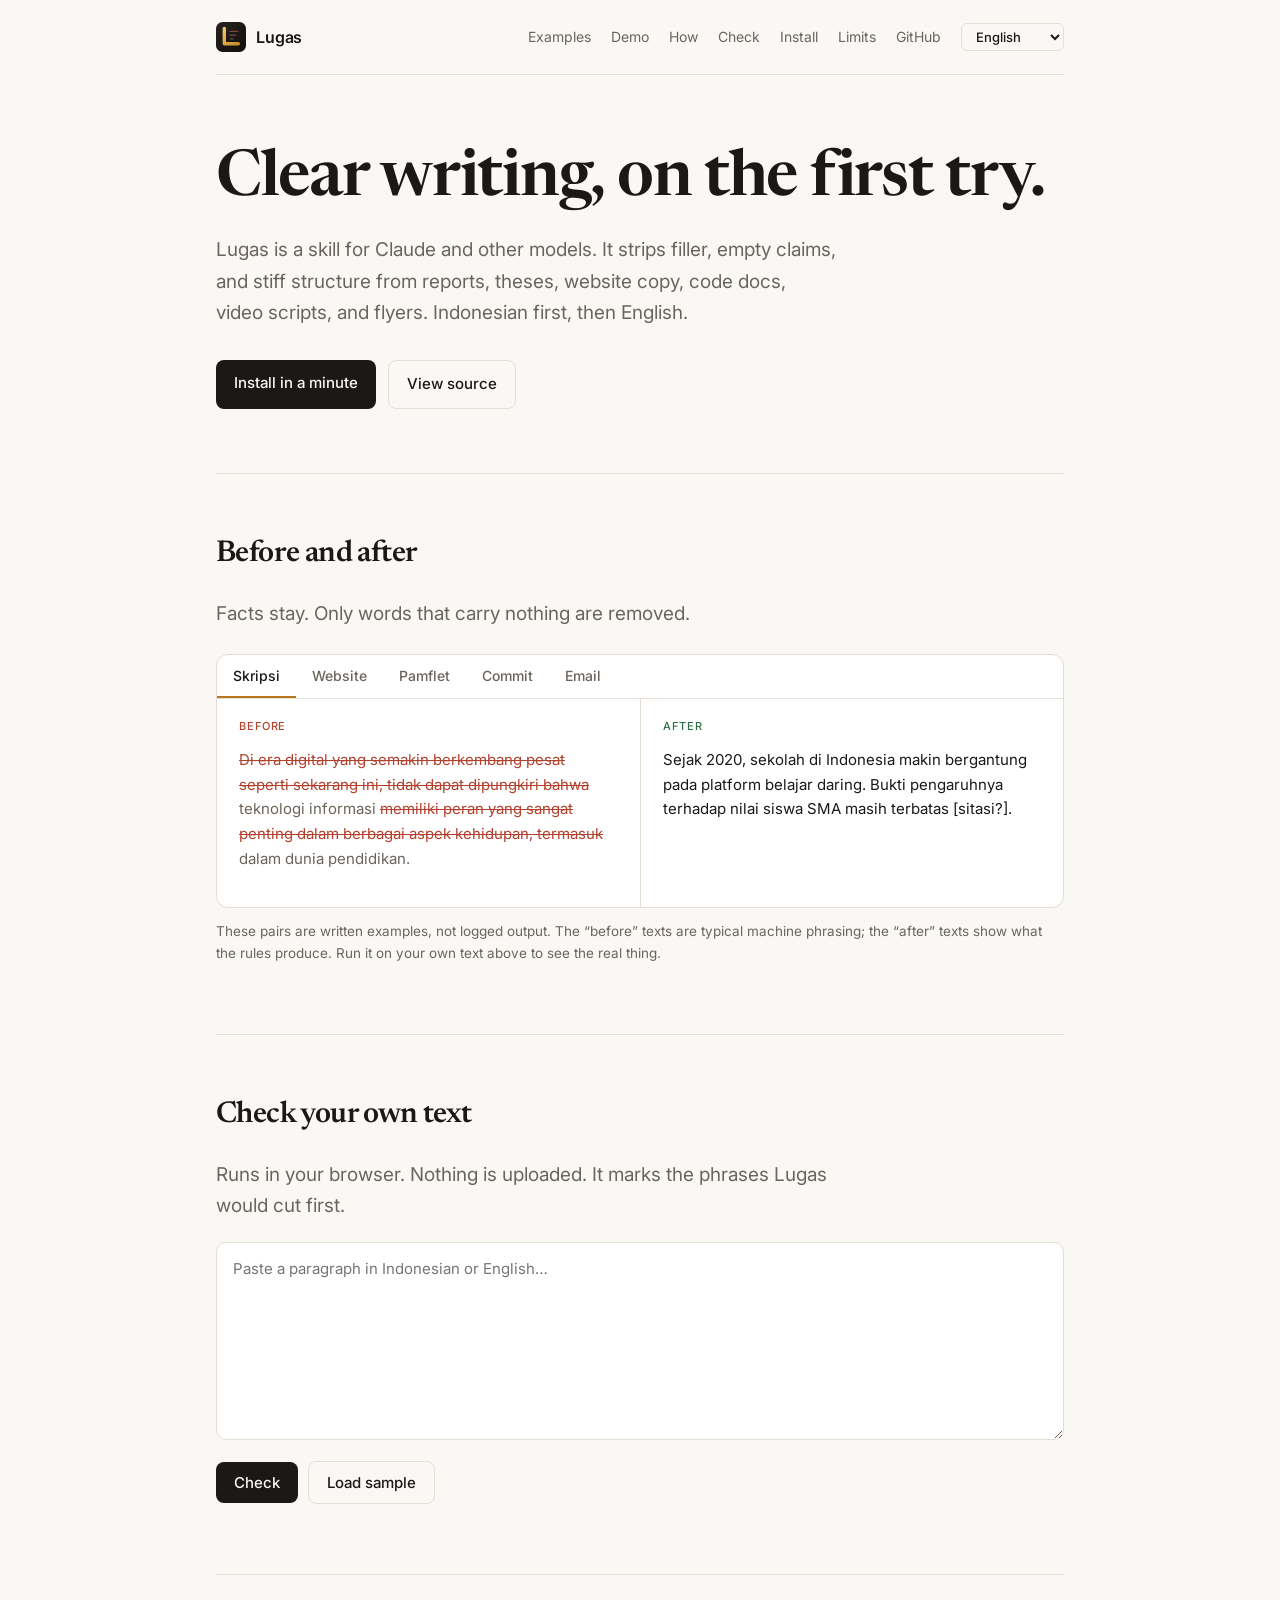
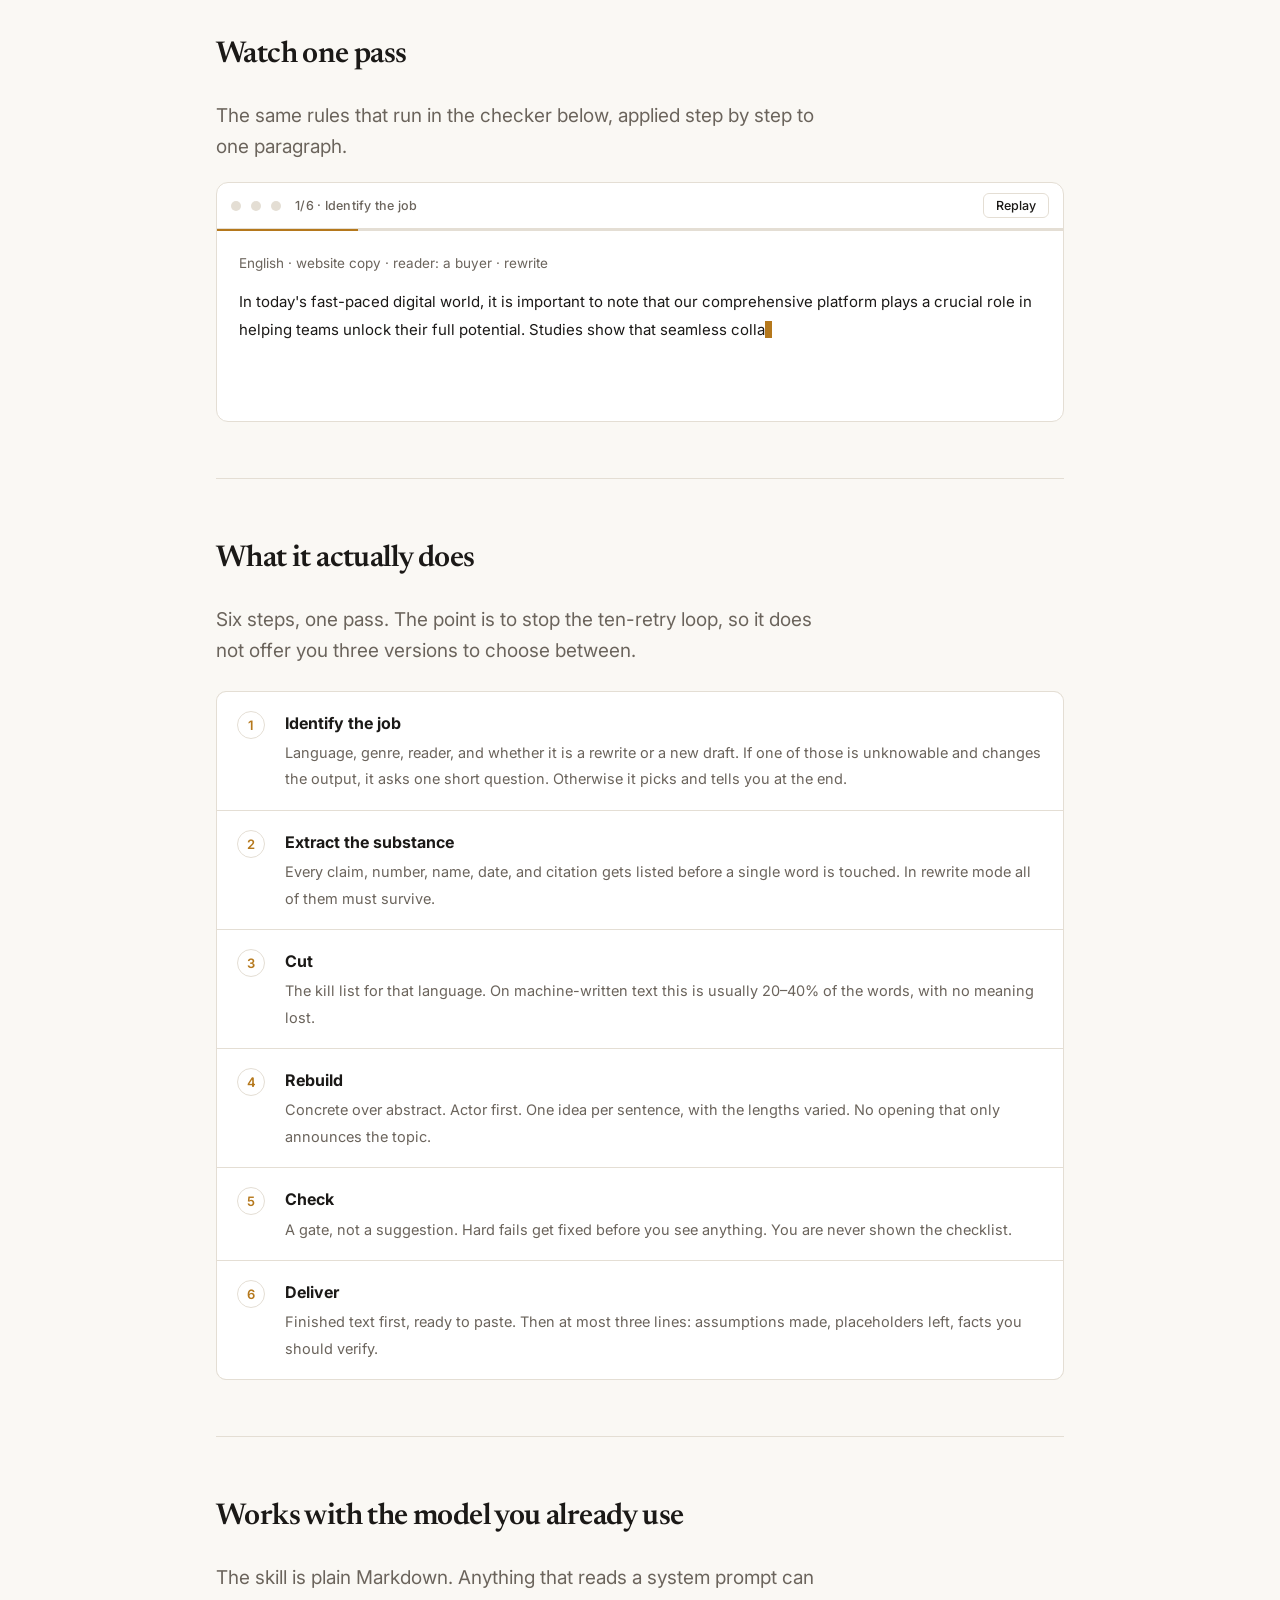
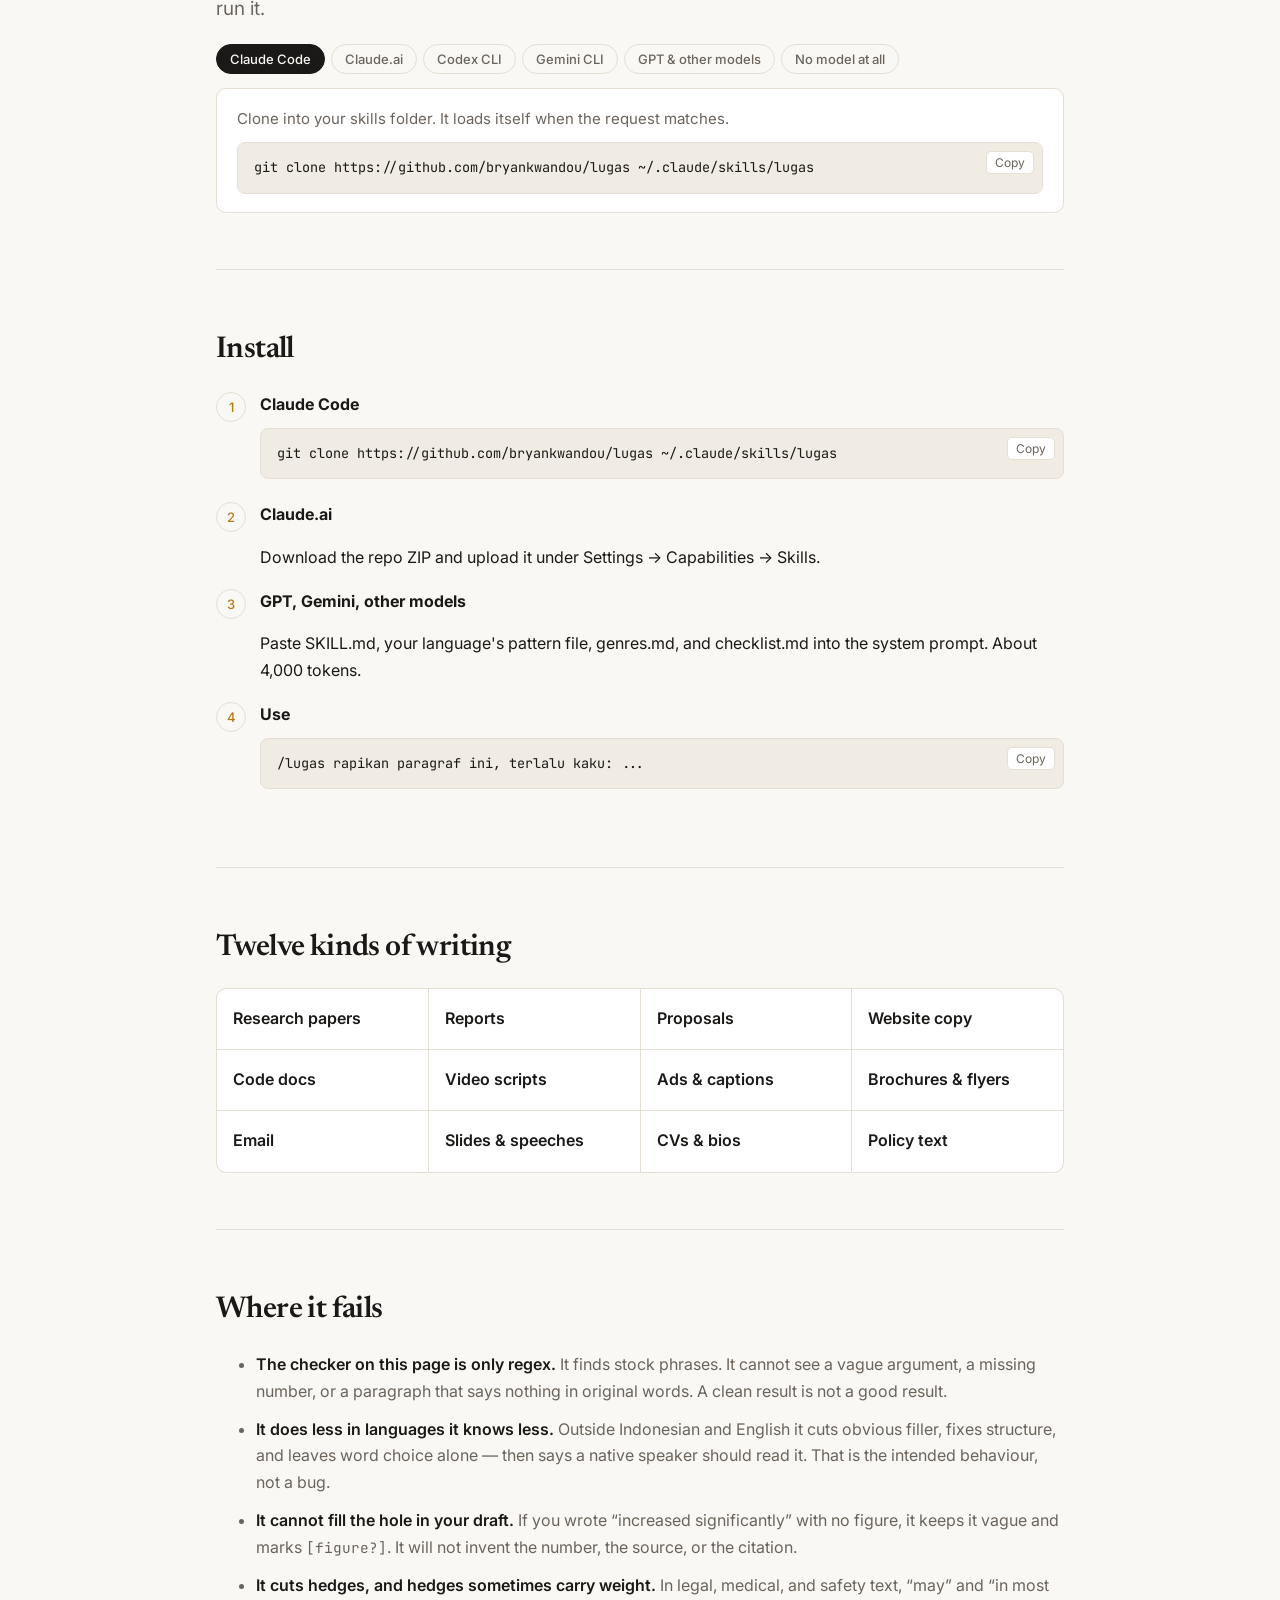
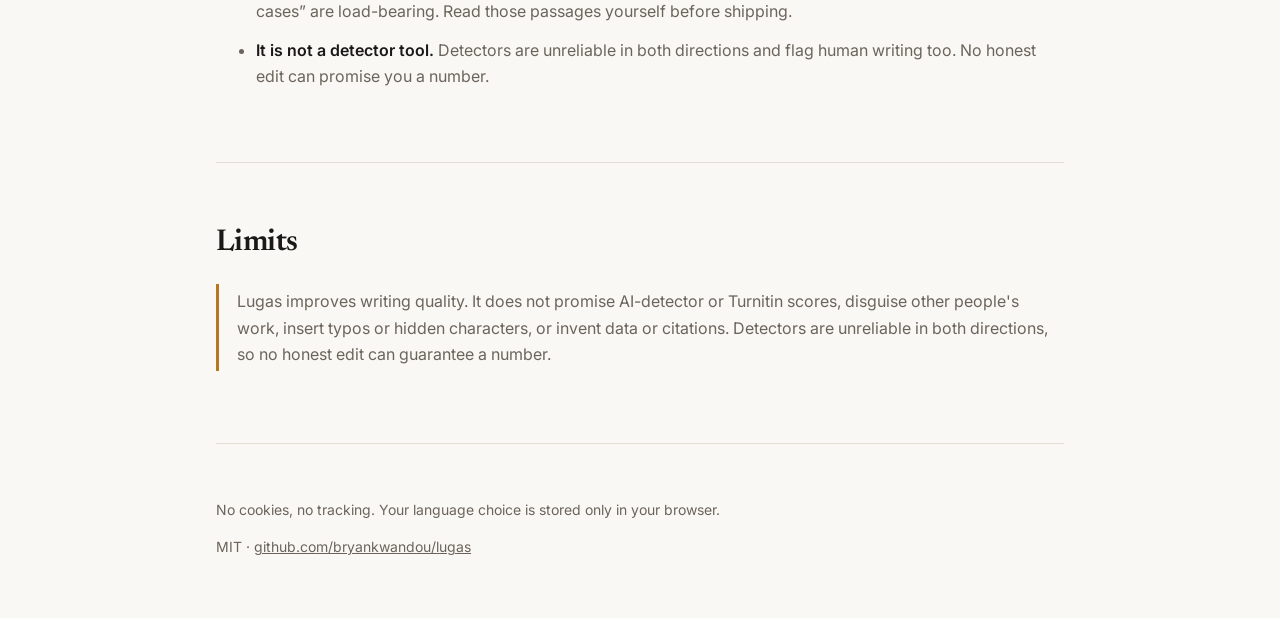
==== commit e1eeaeb5: "Add auto-playing walkthrough demo; translate agent panel to es/ja/zh" ====
--- a/site/index.html
+++ b/site/index.html
@@ -82,6 +82,18 @@
 .fails li{margin-bottom:12px;color:var(--muted)}
 .fails b{color:var(--fg);font-weight:600}
 .prov{color:var(--muted);font-size:13.5px;margin-top:12px}
+.wt{background:var(--card);border:1px solid var(--line);border-radius:12px;overflow:hidden}
+.wtbar{display:flex;align-items:center;gap:10px;padding:10px 14px;border-bottom:1px solid var(--line)}
+.dot{width:10px;height:10px;border-radius:50%;background:var(--line)}
+.wtstep{color:var(--muted);font:500 12.5px Inter;letter-spacing:.02em;margin-left:4px}
+.wtplay{margin-left:auto;background:none;border:1px solid var(--line);color:var(--fg);border-radius:6px;padding:4px 12px;font:500 12.5px Inter;cursor:pointer}
+.wtbody{padding:20px 22px;min-height:190px;font-size:15px;line-height:1.85}
+.wtbody .cue{color:var(--muted);font-size:13.5px;margin-bottom:12px}
+.caret{display:inline-block;width:7px;height:17px;background:var(--accent);vertical-align:-3px;animation:bl .9s steps(2) infinite}
+@keyframes bl{50%{opacity:0}}
+.wtprog{height:2px;background:var(--line)}
+.wtprog i{display:block;height:100%;background:var(--accent);width:0;transition:width .4s linear}
+@media (prefers-reduced-motion:reduce){.caret{animation:none}.wtprog i{transition:none}}
 @media (max-width:640px){.pane{grid-template-columns:1fr}.pane div+div{border-left:0;border-top:1px solid var(--line)}nav a{display:none}}
 </style>
 </head>
@@ -89,7 +101,7 @@
 <div class="wrap">
 <header>
   <a class="brand" href="#"><img src="logo.svg" width="30" height="30" alt="">Lugas</a>
-  <nav><a href="#demo" data-i="navDemo">Contoh</a><a href="#how" data-i="navHow">How</a><a href="#check" data-i="navCheck">Check</a><a href="#install" data-i="navInstall">Instal</a><a href="#batas" data-i="navLimits">Batasan</a><a href="https://github.com/bryankwandou/lugas">GitHub</a><select class="lang" id="lang" aria-label="Language"><option value="en">English</option><option value="id">Indonesia</option><option value="es">Español</option><option value="ja">日本語</option><option value="zh">中文</option></select></nav>
+  <nav><a href="#demo" data-i="navDemo">Contoh</a><a href="#walk" data-i="navWalk">Demo</a><a href="#how" data-i="navHow">How</a><a href="#check" data-i="navCheck">Check</a><a href="#install" data-i="navInstall">Instal</a><a href="#batas" data-i="navLimits">Batasan</a><a href="https://github.com/bryankwandou/lugas">GitHub</a><select class="lang" id="lang" aria-label="Language"><option value="en">English</option><option value="id">Indonesia</option><option value="es">Español</option><option value="ja">日本語</option><option value="zh">中文</option></select></nav>
 </header>
 
 <h1 data-i="h1">Tulisan yang jelas, sejak percobaan pertama.</h1>
@@ -114,6 +126,16 @@
   <div id="out" class="out" hidden></div>
 </section>
 
+<section id="walk">
+  <h2 data-i="wkH">Watch one pass</h2>
+  <p class="lede" data-i="wkP" style="margin-bottom:20px">The same rules that run in the checker below, applied step by step to one paragraph.</p>
+  <div class="wt">
+    <div class="wtbar"><span class="dot"></span><span class="dot"></span><span class="dot"></span><span class="wtstep" id="wtStep"></span><button class="wtplay" id="wtPlay"></button></div>
+    <div class="wtprog"><i id="wtBar"></i></div>
+    <div class="wtbody" id="wtBody"></div>
+  </div>
+</section>
+
 <section id="how">
   <h2 data-i="howH">What it actually does</h2>
   <p class="lede" data-i="howP" style="margin-bottom:24px">Six steps, one pass. The point is to stop the ten-retry loop, so it does not offer you three versions to choose between.</p>
@@ -156,11 +178,11 @@
 </div>
 <script>
 const T={
-id:{navHow:"Cara kerja",howH:"Apa yang sebenarnya ia kerjakan",howP:"Enam langkah, satu lintasan. Tujuannya menghentikan putaran sepuluh percobaan, jadi ia tidak menyodorkan tiga versi untuk Anda pilih.",agH:"Jalan dengan model yang sudah Anda pakai",agP:"Skill ini Markdown biasa. Apa pun yang membaca system prompt bisa menjalankannya.",flH:"Di mana ia gagal",prov:"Pasangan ini contoh tulisan, bukan keluaran yang terekam. Teks “sebelum” adalah gaya mesin yang khas; teks “sesudah” menunjukkan hasil aturannya. Jalankan pada tulisan Anda sendiri di atas untuk melihat yang sebenarnya.",navCheck:"Periksa",chkH:"Periksa tulisan Anda",chkP:"Berjalan di browser Anda. Tidak ada yang diunggah. Ini menandai frasa yang pertama dibuang Lugas.",chkRun:"Periksa",chkSamp:"Muat contoh",chkPh:"Tempel satu paragraf berbahasa Indonesia atau Inggris…",chkNone:"Tidak ada basa-basi baku yang ketemu. Struktur dan kekhususan tetap perlu dibaca manusia.",chkFound:"frasa basa-basi · sekitar",chkWords:"kata tanpa isi",navDemo:"Contoh",navInstall:"Instal",navLimits:"Batasan",h1:"Tulisan yang jelas, sejak percobaan pertama.",lede:"Lugas adalah skill untuk Claude dan model lain. Ia membuang basa-basi, klaim kosong, dan struktur kaku dari laporan, skripsi, copy website, dokumentasi kode, naskah video, sampai pamflet. Bahasa Indonesia lebih dulu, lalu Inggris.",ctaInstall:"Pasang dalam 1 menit",ctaSource:"Lihat kode sumber",demoH:"Sebelum dan sesudah",demoP:"Fakta dipertahankan. Yang dibuang hanya kata yang tidak membawa isi.",instH:"Instal",st2:"Claude.ai",st2p:"Unduh ZIP repo, lalu unggah di Settings → Capabilities → Skills.",st3:"GPT, Gemini, model lain",st3p:"Tempel isi SKILL.md, file pola bahasa Anda, genres.md, dan checklist.md ke system prompt. Totalnya sekitar 4.000 token.",st4:"Pakai",genH:"Dua belas jenis tulisan",limH:"Batasan",vidH:"Video panduan",limP:"Lugas memperbaiki mutu tulisan. Ia tidak menjanjikan skor detektor AI atau Turnitin, tidak menyamarkan karya orang lain, tidak menyisipkan typo atau karakter tersembunyi, dan tidak mengarang data atau sitasi. Detektor tidak andal ke dua arah, jadi angka apa pun tidak bisa dijamin secara jujur.",before:"Sebelum",after:"Sesudah",copy:"Salin",copied:"Tersalin",priv:"Tanpa cookie dan pelacakan. Pilihan bahasa hanya disimpan di browser Anda."},
-en:{navHow:"How",howH:"What it actually does",howP:"Six steps, one pass. The point is to stop the ten-retry loop, so it does not offer you three versions to choose between.",agH:"Works with the model you already use",agP:"The skill is plain Markdown. Anything that reads a system prompt can run it.",flH:"Where it fails",prov:"These pairs are written examples, not logged output. The “before” texts are typical machine phrasing; the “after” texts show what the rules produce. Run it on your own text above to see the real thing.",navCheck:"Check",chkH:"Check your own text",chkP:"Runs in your browser. Nothing is uploaded. It marks the phrases Lugas would cut first.",chkRun:"Check",chkSamp:"Load sample",chkPh:"Paste a paragraph in Indonesian or English…",chkNone:"No stock filler found. Structure and specifics still need a human read.",chkFound:"filler phrases · roughly",chkWords:"words of padding",navDemo:"Examples",navInstall:"Install",navLimits:"Limits",h1:"Clear writing, on the first try.",lede:"Lugas is a skill for Claude and other models. It strips filler, empty claims, and stiff structure from reports, theses, website copy, code docs, video scripts, and flyers. Indonesian first, then English.",ctaInstall:"Install in a minute",ctaSource:"View source",demoH:"Before and after",demoP:"Facts stay. Only words that carry nothing are removed.",instH:"Install",st2:"Claude.ai",st2p:"Download the repo ZIP and upload it under Settings → Capabilities → Skills.",st3:"GPT, Gemini, other models",st3p:"Paste SKILL.md, your language's pattern file, genres.md, and checklist.md into the system prompt. About 4,000 tokens.",st4:"Use",genH:"Twelve kinds of writing",limH:"Limits",vidH:"Walkthrough",limP:"Lugas improves writing quality. It does not promise AI-detector or Turnitin scores, disguise other people's work, insert typos or hidden characters, or invent data or citations. Detectors are unreliable in both directions, so no honest edit can guarantee a number.",before:"Before",after:"After",copy:"Copy",copied:"Copied",priv:"No cookies, no tracking. Your language choice is stored only in your browser."},
-es:{navHow:"Cómo",howH:"Qué hace en realidad",howP:"Seis pasos, una pasada. La idea es cortar el bucle de diez intentos, así que no te ofrece tres versiones para elegir.",agH:"Funciona con el modelo que ya usas",agP:"La skill es Markdown normal. Cualquier cosa que lea un system prompt puede ejecutarla.",flH:"Dónde falla",prov:"Estos pares son ejemplos escritos, no salidas registradas. Prueba con tu propio texto arriba para ver el resultado real.",navCheck:"Revisar",chkH:"Revisa tu propio texto",chkP:"Se ejecuta en tu navegador. No se sube nada. Marca las frases que Lugas quitaría primero.",chkRun:"Revisar",chkSamp:"Cargar ejemplo",chkPh:"Pega un párrafo en indonesio o inglés…",chkNone:"No se encontró relleno típico. La estructura y los detalles aún necesitan lectura humana.",chkFound:"frases de relleno · unas",chkWords:"palabras sin contenido",navDemo:"Ejemplos",navInstall:"Instalar",navLimits:"Límites",h1:"Textos claros desde el primer intento.",lede:"Lugas es una skill para Claude y otros modelos. Quita el relleno, las afirmaciones vacías y la estructura rígida de informes, tesis, textos web, documentación de código, guiones de video y folletos. Primero indonesio, luego inglés.",ctaInstall:"Instalar en un minuto",ctaSource:"Ver código fuente",demoH:"Antes y después",demoP:"Los datos se mantienen. Solo se quitan las palabras que no aportan nada.",instH:"Instalar",st2:"Claude.ai",st2p:"Descarga el ZIP del repositorio y súbelo en Settings → Capabilities → Skills.",st3:"GPT, Gemini y otros modelos",st3p:"Pega SKILL.md, el archivo de patrones de tu idioma, genres.md y checklist.md en el prompt del sistema. Unos 4.000 tokens.",st4:"Uso",genH:"Doce tipos de texto",limH:"Límites",vidH:"Recorrido en video",limP:"Lugas mejora la calidad del texto. No promete puntuaciones de detectores de IA ni de Turnitin, no disfraza el trabajo ajeno, no inserta erratas ni caracteres ocultos y no inventa datos ni citas.",before:"Antes",after:"Después",copy:"Copiar",copied:"Copiado",priv:"Sin cookies ni rastreo. El idioma elegido se guarda solo en tu navegador."},
-ja:{navHow:"仕組み",howH:"実際に何をするのか",howP:"六つの工程を一度で。何度も指示し直すループを終わらせるため、三つの案を並べて選ばせることはしません。",agH:"今使っているモデルで動きます",agP:"主体はただの Markdown です。システムプロンプトを読めるものなら何でも実行できます。",flH:"うまくいかないところ",prov:"これらは作成例であり、実際の出力ログではありません。上の欄でご自分の文章を試してください。",navCheck:"チェック",chkH:"自分の文章をチェック",chkP:"ブラウザ内で動作し、何も送信しません。Lugas が最初に削る表現を示します。",chkRun:"チェック",chkSamp:"サンプルを読み込む",chkPh:"インドネシア語または英語の段落を貼り付けてください…",chkNone:"定番の埋め草は見つかりませんでした。構成と具体性は人の目で確認してください。",chkFound:"件の埋め草 · およそ",chkWords:"語分の水増し",navDemo:"例",navInstall:"インストール",navLimits:"制限",h1:"最初の一回で、明快な文章を。",lede:"Lugas は Claude などのモデル向けのスキルです。報告書、論文、Webコピー、コードのドキュメント、動画台本、チラシから、埋め草や中身のない主張、硬い構成を取り除きます。インドネシア語を優先し、次に英語に対応します。",ctaInstall:"1分でインストール",ctaSource:"ソースを見る",demoH:"修正前と修正後",demoP:"事実は残し、意味を持たない言葉だけを削ります。",instH:"インストール",st2:"Claude.ai",st2p:"リポジトリの ZIP をダウンロードし、Settings → Capabilities → Skills からアップロードします。",st3:"GPT、Gemini などのモデル",st3p:"SKILL.md、使用言語のパターンファイル、genres.md、checklist.md をシステムプロンプトに貼り付けます。合計約 4,000 トークンです。",st4:"使い方",genH:"12種類の文章",limH:"制限",vidH:"ウォークスルー動画",limP:"Lugas は文章の質を高めるためのものです。AI検出ツールや Turnitin のスコアは保証せず、他人の文章の偽装、誤字や隠し文字の挿入、データや引用の捏造は行いません。",before:"修正前",after:"修正後",copy:"コピー",copied:"コピー済み",priv:"Cookie もトラッキングも使いません。選んだ言語はブラウザ内にのみ保存されます。"},
-zh:{navHow:"原理",howH:"它到底做什么",howP:"六步，一遍完成。目的是结束反复重试的循环，所以它不会给你三个版本去挑。",agH:"你现在用的模型就能跑",agP:"这个技能就是普通 Markdown。只要能读系统提示词就能用。",flH:"它失效的地方",prov:"这些是编写的示例，不是真实输出记录。在上方输入你自己的文字才能看到实际效果。",navCheck:"检查",chkH:"检查你的文本",chkP:"在你的浏览器中运行，不会上传任何内容。它会标出 Lugas 最先删除的说法。",chkRun:"检查",chkSamp:"载入示例",chkPh:"粘贴一段印尼语或英语文字…",chkNone:"没有发现套话。结构和具体程度仍需人工判断。",chkFound:"处套话 · 约",chkWords:"个字属于水分",navDemo:"示例",navInstall:"安装",navLimits:"限制",h1:"第一次就写得清楚。",lede:"Lugas 是一个适用于 Claude 及其他模型的技能。它会删去报告、论文、网站文案、代码文档、视频脚本和传单中的空话、空洞的说法和僵硬的结构。优先支持印尼语，其次是英语。",ctaInstall:"一分钟完成安装",ctaSource:"查看源代码",demoH:"修改前后对比",demoP:"事实保留不变，只删去没有信息量的词。",instH:"安装",st2:"Claude.ai",st2p:"下载仓库 ZIP，在 Settings → Capabilities → Skills 中上传。",st3:"GPT、Gemini 等模型",st3p:"把 SKILL.md、对应语言的规则文件、genres.md 和 checklist.md 粘贴到系统提示词中，共约 4,000 个 token。",st4:"使用",genH:"十二类文体",limH:"限制",vidH:"演示视频",limP:"Lugas 用于提升写作质量。它不承诺 AI 检测或 Turnitin 分数，不伪装他人作品，不插入错别字或隐藏字符，也不编造数据或引用。",before:"修改前",after:"修改后",copy:"复制",copied:"已复制",priv:"不使用 Cookie，不做追踪。所选语言只保存在你的浏览器中。"}};
+id:{navWalk:"Demo",wkH:"Lihat satu lintasan",wkP:"Aturan yang sama dengan pemeriksa di bawah, dijalankan langkah demi langkah pada satu paragraf.",wkPlay:"Ulangi",wkPause:"Jeda",navHow:"Cara kerja",howH:"Apa yang sebenarnya ia kerjakan",howP:"Enam langkah, satu lintasan. Tujuannya menghentikan putaran sepuluh percobaan, jadi ia tidak menyodorkan tiga versi untuk Anda pilih.",agH:"Jalan dengan model yang sudah Anda pakai",agP:"Skill ini Markdown biasa. Apa pun yang membaca system prompt bisa menjalankannya.",flH:"Di mana ia gagal",prov:"Pasangan ini contoh tulisan, bukan keluaran yang terekam. Teks “sebelum” adalah gaya mesin yang khas; teks “sesudah” menunjukkan hasil aturannya. Jalankan pada tulisan Anda sendiri di atas untuk melihat yang sebenarnya.",navCheck:"Periksa",chkH:"Periksa tulisan Anda",chkP:"Berjalan di browser Anda. Tidak ada yang diunggah. Ini menandai frasa yang pertama dibuang Lugas.",chkRun:"Periksa",chkSamp:"Muat contoh",chkPh:"Tempel satu paragraf berbahasa Indonesia atau Inggris…",chkNone:"Tidak ada basa-basi baku yang ketemu. Struktur dan kekhususan tetap perlu dibaca manusia.",chkFound:"frasa basa-basi · sekitar",chkWords:"kata tanpa isi",navDemo:"Contoh",navInstall:"Instal",navLimits:"Batasan",h1:"Tulisan yang jelas, sejak percobaan pertama.",lede:"Lugas adalah skill untuk Claude dan model lain. Ia membuang basa-basi, klaim kosong, dan struktur kaku dari laporan, skripsi, copy website, dokumentasi kode, naskah video, sampai pamflet. Bahasa Indonesia lebih dulu, lalu Inggris.",ctaInstall:"Pasang dalam 1 menit",ctaSource:"Lihat kode sumber",demoH:"Sebelum dan sesudah",demoP:"Fakta dipertahankan. Yang dibuang hanya kata yang tidak membawa isi.",instH:"Instal",st2:"Claude.ai",st2p:"Unduh ZIP repo, lalu unggah di Settings → Capabilities → Skills.",st3:"GPT, Gemini, model lain",st3p:"Tempel isi SKILL.md, file pola bahasa Anda, genres.md, dan checklist.md ke system prompt. Totalnya sekitar 4.000 token.",st4:"Pakai",genH:"Dua belas jenis tulisan",limH:"Batasan",vidH:"Video panduan",limP:"Lugas memperbaiki mutu tulisan. Ia tidak menjanjikan skor detektor AI atau Turnitin, tidak menyamarkan karya orang lain, tidak menyisipkan typo atau karakter tersembunyi, dan tidak mengarang data atau sitasi. Detektor tidak andal ke dua arah, jadi angka apa pun tidak bisa dijamin secara jujur.",before:"Sebelum",after:"Sesudah",copy:"Salin",copied:"Tersalin",priv:"Tanpa cookie dan pelacakan. Pilihan bahasa hanya disimpan di browser Anda."},
+en:{navWalk:"Demo",wkH:"Watch one pass",wkP:"The same rules that run in the checker below, applied step by step to one paragraph.",wkPlay:"Replay",wkPause:"Pause",navHow:"How",howH:"What it actually does",howP:"Six steps, one pass. The point is to stop the ten-retry loop, so it does not offer you three versions to choose between.",agH:"Works with the model you already use",agP:"The skill is plain Markdown. Anything that reads a system prompt can run it.",flH:"Where it fails",prov:"These pairs are written examples, not logged output. The “before” texts are typical machine phrasing; the “after” texts show what the rules produce. Run it on your own text above to see the real thing.",navCheck:"Check",chkH:"Check your own text",chkP:"Runs in your browser. Nothing is uploaded. It marks the phrases Lugas would cut first.",chkRun:"Check",chkSamp:"Load sample",chkPh:"Paste a paragraph in Indonesian or English…",chkNone:"No stock filler found. Structure and specifics still need a human read.",chkFound:"filler phrases · roughly",chkWords:"words of padding",navDemo:"Examples",navInstall:"Install",navLimits:"Limits",h1:"Clear writing, on the first try.",lede:"Lugas is a skill for Claude and other models. It strips filler, empty claims, and stiff structure from reports, theses, website copy, code docs, video scripts, and flyers. Indonesian first, then English.",ctaInstall:"Install in a minute",ctaSource:"View source",demoH:"Before and after",demoP:"Facts stay. Only words that carry nothing are removed.",instH:"Install",st2:"Claude.ai",st2p:"Download the repo ZIP and upload it under Settings → Capabilities → Skills.",st3:"GPT, Gemini, other models",st3p:"Paste SKILL.md, your language's pattern file, genres.md, and checklist.md into the system prompt. About 4,000 tokens.",st4:"Use",genH:"Twelve kinds of writing",limH:"Limits",vidH:"Walkthrough",limP:"Lugas improves writing quality. It does not promise AI-detector or Turnitin scores, disguise other people's work, insert typos or hidden characters, or invent data or citations. Detectors are unreliable in both directions, so no honest edit can guarantee a number.",before:"Before",after:"After",copy:"Copy",copied:"Copied",priv:"No cookies, no tracking. Your language choice is stored only in your browser."},
+es:{navWalk:"Demo",wkH:"Mira una pasada",wkP:"Las mismas reglas del revisor de abajo, aplicadas paso a paso a un párrafo.",wkPlay:"Repetir",wkPause:"Pausa",navHow:"Cómo",howH:"Qué hace en realidad",howP:"Seis pasos, una pasada. La idea es cortar el bucle de diez intentos, así que no te ofrece tres versiones para elegir.",agH:"Funciona con el modelo que ya usas",agP:"La skill es Markdown normal. Cualquier cosa que lea un system prompt puede ejecutarla.",flH:"Dónde falla",prov:"Estos pares son ejemplos escritos, no salidas registradas. Prueba con tu propio texto arriba para ver el resultado real.",navCheck:"Revisar",chkH:"Revisa tu propio texto",chkP:"Se ejecuta en tu navegador. No se sube nada. Marca las frases que Lugas quitaría primero.",chkRun:"Revisar",chkSamp:"Cargar ejemplo",chkPh:"Pega un párrafo en indonesio o inglés…",chkNone:"No se encontró relleno típico. La estructura y los detalles aún necesitan lectura humana.",chkFound:"frases de relleno · unas",chkWords:"palabras sin contenido",navDemo:"Ejemplos",navInstall:"Instalar",navLimits:"Límites",h1:"Textos claros desde el primer intento.",lede:"Lugas es una skill para Claude y otros modelos. Quita el relleno, las afirmaciones vacías y la estructura rígida de informes, tesis, textos web, documentación de código, guiones de video y folletos. Primero indonesio, luego inglés.",ctaInstall:"Instalar en un minuto",ctaSource:"Ver código fuente",demoH:"Antes y después",demoP:"Los datos se mantienen. Solo se quitan las palabras que no aportan nada.",instH:"Instalar",st2:"Claude.ai",st2p:"Descarga el ZIP del repositorio y súbelo en Settings → Capabilities → Skills.",st3:"GPT, Gemini y otros modelos",st3p:"Pega SKILL.md, el archivo de patrones de tu idioma, genres.md y checklist.md en el prompt del sistema. Unos 4.000 tokens.",st4:"Uso",genH:"Doce tipos de texto",limH:"Límites",vidH:"Recorrido en video",limP:"Lugas mejora la calidad del texto. No promete puntuaciones de detectores de IA ni de Turnitin, no disfraza el trabajo ajeno, no inserta erratas ni caracteres ocultos y no inventa datos ni citas.",before:"Antes",after:"Después",copy:"Copiar",copied:"Copiado",priv:"Sin cookies ni rastreo. El idioma elegido se guarda solo en tu navegador."},
+ja:{navWalk:"デモ",wkH:"一度の工程を見る",wkP:"下のチェッカーと同じ規則を、1つの段落に順に適用します。",wkPlay:"もう一度",wkPause:"一時停止",navHow:"仕組み",howH:"実際に何をするのか",howP:"六つの工程を一度で。何度も指示し直すループを終わらせるため、三つの案を並べて選ばせることはしません。",agH:"今使っているモデルで動きます",agP:"主体はただの Markdown です。システムプロンプトを読めるものなら何でも実行できます。",flH:"うまくいかないところ",prov:"これらは作成例であり、実際の出力ログではありません。上の欄でご自分の文章を試してください。",navCheck:"チェック",chkH:"自分の文章をチェック",chkP:"ブラウザ内で動作し、何も送信しません。Lugas が最初に削る表現を示します。",chkRun:"チェック",chkSamp:"サンプルを読み込む",chkPh:"インドネシア語または英語の段落を貼り付けてください…",chkNone:"定番の埋め草は見つかりませんでした。構成と具体性は人の目で確認してください。",chkFound:"件の埋め草 · およそ",chkWords:"語分の水増し",navDemo:"例",navInstall:"インストール",navLimits:"制限",h1:"最初の一回で、明快な文章を。",lede:"Lugas は Claude などのモデル向けのスキルです。報告書、論文、Webコピー、コードのドキュメント、動画台本、チラシから、埋め草や中身のない主張、硬い構成を取り除きます。インドネシア語を優先し、次に英語に対応します。",ctaInstall:"1分でインストール",ctaSource:"ソースを見る",demoH:"修正前と修正後",demoP:"事実は残し、意味を持たない言葉だけを削ります。",instH:"インストール",st2:"Claude.ai",st2p:"リポジトリの ZIP をダウンロードし、Settings → Capabilities → Skills からアップロードします。",st3:"GPT、Gemini などのモデル",st3p:"SKILL.md、使用言語のパターンファイル、genres.md、checklist.md をシステムプロンプトに貼り付けます。合計約 4,000 トークンです。",st4:"使い方",genH:"12種類の文章",limH:"制限",vidH:"ウォークスルー動画",limP:"Lugas は文章の質を高めるためのものです。AI検出ツールや Turnitin のスコアは保証せず、他人の文章の偽装、誤字や隠し文字の挿入、データや引用の捏造は行いません。",before:"修正前",after:"修正後",copy:"コピー",copied:"コピー済み",priv:"Cookie もトラッキングも使いません。選んだ言語はブラウザ内にのみ保存されます。"},
+zh:{navWalk:"演示",wkH:"看完整一遍",wkP:"与下方检查器相同的规则，逐步应用到一个段落。",wkPlay:"重放",wkPause:"暂停",navHow:"原理",howH:"它到底做什么",howP:"六步，一遍完成。目的是结束反复重试的循环，所以它不会给你三个版本去挑。",agH:"你现在用的模型就能跑",agP:"这个技能就是普通 Markdown。只要能读系统提示词就能用。",flH:"它失效的地方",prov:"这些是编写的示例，不是真实输出记录。在上方输入你自己的文字才能看到实际效果。",navCheck:"检查",chkH:"检查你的文本",chkP:"在你的浏览器中运行，不会上传任何内容。它会标出 Lugas 最先删除的说法。",chkRun:"检查",chkSamp:"载入示例",chkPh:"粘贴一段印尼语或英语文字…",chkNone:"没有发现套话。结构和具体程度仍需人工判断。",chkFound:"处套话 · 约",chkWords:"个字属于水分",navDemo:"示例",navInstall:"安装",navLimits:"限制",h1:"第一次就写得清楚。",lede:"Lugas 是一个适用于 Claude 及其他模型的技能。它会删去报告、论文、网站文案、代码文档、视频脚本和传单中的空话、空洞的说法和僵硬的结构。优先支持印尼语，其次是英语。",ctaInstall:"一分钟完成安装",ctaSource:"查看源代码",demoH:"修改前后对比",demoP:"事实保留不变，只删去没有信息量的词。",instH:"安装",st2:"Claude.ai",st2p:"下载仓库 ZIP，在 Settings → Capabilities → Skills 中上传。",st3:"GPT、Gemini 等模型",st3p:"把 SKILL.md、对应语言的规则文件、genres.md 和 checklist.md 粘贴到系统提示词中，共约 4,000 个 token。",st4:"使用",genH:"十二类文体",limH:"限制",vidH:"演示视频",limP:"Lugas 用于提升写作质量。它不承诺 AI 检测或 Turnitin 分数，不伪装他人作品，不插入错别字或隐藏字符，也不编造数据或引用。",before:"修改前",after:"修改后",copy:"复制",copied:"已复制",priv:"不使用 Cookie，不做追踪。所选语言只保存在你的浏览器中。"}};
 const EX=[
 ["Skripsi","<mark>Di era digital yang semakin berkembang pesat seperti sekarang ini, tidak dapat dipungkiri bahwa</mark> teknologi informasi <mark>memiliki peran yang sangat penting dalam berbagai aspek kehidupan, termasuk</mark> dalam dunia pendidikan.","Sejak 2020, sekolah di Indonesia makin bergantung pada platform belajar daring. Bukti pengaruhnya terhadap nilai siswa SMA masih terbatas [sitasi?]."],
 ["Website","<mark>Selamat datang di KasirKu! Kami hadir sebagai solusi inovatif dan komprehensif untuk</mark> membantu <mark>mengoptimalkan</mark> bisnis Anda <mark>di era digital</mark>.","<b>Stok, kasir, dan laporan harian dalam satu aplikasi.</b> Setiap transaksi langsung mengurangi stok, jadi Anda tahu barang mana yang perlu dipesan."],
@@ -169,7 +191,7 @@
 ["Email","<mark>Exciting news! We're thrilled to announce a game-changing feature that will revolutionize</mark> the way you <mark>manage your workflow</mark>.","You can now assign a task to two people. It closes when either one marks it done. Live for all workspaces today."]];
 const G=[["Skripsi & jurnal","Research papers"],["Laporan","Reports"],["Proposal","Proposals"],["Copy website","Website copy"],["README & commit","Code docs"],["Naskah video","Video scripts"],["Iklan & caption","Ads & captions"],["Brosur & pamflet","Brochures & flyers"],["Email","Email"],["Slide & pidato","Slides & speeches"],["CV & bio","CVs & bios"],["Teks kebijakan","Policy text"]];
 const HOW={"en": [["Identify the job", "Language, genre, reader, and whether it is a rewrite or a new draft. If one of those is unknowable and changes the output, it asks one short question. Otherwise it picks and tells you at the end."], ["Extract the substance", "Every claim, number, name, date, and citation gets listed before a single word is touched. In rewrite mode all of them must survive."], ["Cut", "The kill list for that language. On machine-written text this is usually 20–40% of the words, with no meaning lost."], ["Rebuild", "Concrete over abstract. Actor first. One idea per sentence, with the lengths varied. No opening that only announces the topic."], ["Check", "A gate, not a suggestion. Hard fails get fixed before you see anything. You are never shown the checklist."], ["Deliver", "Finished text first, ready to paste. Then at most three lines: assumptions made, placeholders left, facts you should verify."]], "id": [["Kenali pekerjaannya", "Bahasa, genre, pembaca, dan apakah ini menulis ulang atau draf baru. Kalau salah satunya tidak bisa ditebak dan mengubah hasil, ia bertanya satu kali, pendek. Kalau tidak, ia memilih sendiri lalu memberi tahu di akhir."], ["Tarik isinya", "Setiap klaim, angka, nama, tanggal, dan sitasi didaftar sebelum satu kata pun disentuh. Dalam mode tulis ulang, semuanya wajib selamat."], ["Buang", "Daftar bunuh untuk bahasa itu. Pada teks mesin, biasanya 20–40% kata hilang tanpa kehilangan makna."], ["Susun ulang", "Konkret mengalahkan abstrak. Pelaku di depan. Satu gagasan per kalimat, panjangnya divariasikan. Tidak ada pembuka yang cuma mengumumkan topik."], ["Periksa", "Ini gerbang, bukan saran. Kegagalan berat diperbaiki sebelum Anda melihat apa pun. Ceklisnya tidak pernah ditunjukkan."], ["Serahkan", "Teks jadi lebih dulu, siap tempel. Lalu paling banyak tiga baris: asumsi yang diambil, placeholder yang tersisa, fakta yang perlu Anda cek."]], "es": [["Identifica el encargo", "Idioma, género, lector y si es reescritura o borrador nuevo. Si algo de eso no se puede deducir y cambia el resultado, hace una sola pregunta corta."], ["Extrae la sustancia", "Cada afirmación, cifra, nombre, fecha y cita se anota antes de tocar una sola palabra. Al reescribir, todas deben sobrevivir."], ["Corta", "La lista negra de ese idioma. En texto de máquina suele ser el 20–40% de las palabras, sin perder significado."], ["Reconstruye", "Lo concreto antes que lo abstracto. El actor primero. Una idea por frase, con longitudes variadas."], ["Revisa", "Es una puerta, no una sugerencia. Los fallos graves se corrigen antes de que veas nada."], ["Entrega", "Primero el texto terminado, listo para pegar. Luego tres líneas como máximo: supuestos, huecos por rellenar, datos que deberías verificar."]], "ja": [["仕事を見定める", "言語、ジャンル、読み手、そして書き直しか新規執筆か。判断できず結果が変わる場合だけ、短く一度だけ尋ねます。"], ["中身を抜き出す", "主張、数字、名前、日付、出典を、一語も触る前に列挙します。書き直しでは全てを残します。"], ["削る", "その言語の削除リスト。機械が書いた文章なら通常 20–40% が意味を失わずに消えます。"], ["組み直す", "抽象より具体。行為者を先頭に。一文一意で、長さは変えます。"], ["検査する", "提案ではなく関門です。重大な不合格は、あなたが見る前に直されます。"], ["渡す", "まず完成した文章。次に多くて三行――置いた前提、残した空欄、確認してほしい事実。"]], "zh": [["判断任务", "语言、文体、读者，以及是改写还是新写。只有在无法推断且会改变结果时，才问一个短问题。"], ["提取实质内容", "在动笔之前，先列出每一项论断、数字、人名、日期和引文。改写时它们必须全部保留。"], ["删", "该语言的删除清单。机器写的文字通常会少掉 20–40%，意思不损。"], ["重建", "具体优于抽象。行为者在前。一句一意，长短交错。"], ["检查", "这是卡口，不是建议。严重问题在你看到之前就已修正。"], ["交付", "先给成稿，可直接粘贴。然后最多三行：做了哪些假设、留了哪些空位、哪些事实需要你核实。"]]};
-const AG={"en": [["Claude Code", "Clone into your skills folder. It loads itself when the request matches.", "git clone https://github.com/bryankwandou/lugas ~/.claude/skills/lugas"], ["Claude.ai", "Download the repo ZIP, then upload it under Settings → Capabilities → Skills.", ""], ["Codex CLI", "Paste SKILL.md and your language's pattern file into AGENTS.md at the repo root.", "cat SKILL.md references/patterns-id.md >> AGENTS.md"], ["Gemini CLI", "Same idea, different filename.", "cat SKILL.md references/patterns-en.md >> GEMINI.md"], ["GPT & other models", "Paste SKILL.md, your pattern file, genres.md, and checklist.md into the system prompt. About 4,000 tokens total.", ""], ["No model at all", "Read references/patterns-id.md yourself. It is a kill list in plain Markdown — it works as a human editing checklist.", ""]], "id": [["Claude Code", "Klon ke folder skill Anda. Ia memuat dirinya sendiri saat permintaan cocok.", "git clone https://github.com/bryankwandou/lugas ~/.claude/skills/lugas"], ["Claude.ai", "Unduh ZIP repo, lalu unggah di Settings → Capabilities → Skills.", ""], ["Codex CLI", "Tempel SKILL.md dan file pola bahasa Anda ke AGENTS.md di akar repo.", "cat SKILL.md references/patterns-id.md >> AGENTS.md"], ["Gemini CLI", "Cara sama, nama berkas beda.", "cat SKILL.md references/patterns-id.md >> GEMINI.md"], ["GPT & model lain", "Tempel SKILL.md, file pola Anda, genres.md, dan checklist.md ke system prompt. Totalnya sekitar 4.000 token.", ""], ["Tanpa model sama sekali", "Baca sendiri references/patterns-id.md. Isinya daftar bunuh dalam Markdown biasa — dipakai manusia sebagai ceklis menyunting pun jalan.", ""]], "es": [["Claude Code", "Clone into your skills folder. It loads itself when the request matches.", "git clone https://github.com/bryankwandou/lugas ~/.claude/skills/lugas"], ["Claude.ai", "Download the repo ZIP, then upload it under Settings → Capabilities → Skills.", ""], ["Codex CLI", "Paste SKILL.md and your language's pattern file into AGENTS.md at the repo root.", "cat SKILL.md references/patterns-id.md >> AGENTS.md"], ["Gemini CLI", "Same idea, different filename.", "cat SKILL.md references/patterns-en.md >> GEMINI.md"], ["GPT & other models", "Paste SKILL.md, your pattern file, genres.md, and checklist.md into the system prompt. About 4,000 tokens total.", ""], ["No model at all", "Read references/patterns-id.md yourself. It is a kill list in plain Markdown — it works as a human editing checklist.", ""]], "ja": [["Claude Code", "Clone into your skills folder. It loads itself when the request matches.", "git clone https://github.com/bryankwandou/lugas ~/.claude/skills/lugas"], ["Claude.ai", "Download the repo ZIP, then upload it under Settings → Capabilities → Skills.", ""], ["Codex CLI", "Paste SKILL.md and your language's pattern file into AGENTS.md at the repo root.", "cat SKILL.md references/patterns-id.md >> AGENTS.md"], ["Gemini CLI", "Same idea, different filename.", "cat SKILL.md references/patterns-en.md >> GEMINI.md"], ["GPT & other models", "Paste SKILL.md, your pattern file, genres.md, and checklist.md into the system prompt. About 4,000 tokens total.", ""], ["No model at all", "Read references/patterns-id.md yourself. It is a kill list in plain Markdown — it works as a human editing checklist.", ""]], "zh": [["Claude Code", "Clone into your skills folder. It loads itself when the request matches.", "git clone https://github.com/bryankwandou/lugas ~/.claude/skills/lugas"], ["Claude.ai", "Download the repo ZIP, then upload it under Settings → Capabilities → Skills.", ""], ["Codex CLI", "Paste SKILL.md and your language's pattern file into AGENTS.md at the repo root.", "cat SKILL.md references/patterns-id.md >> AGENTS.md"], ["Gemini CLI", "Same idea, different filename.", "cat SKILL.md references/patterns-en.md >> GEMINI.md"], ["GPT & other models", "Paste SKILL.md, your pattern file, genres.md, and checklist.md into the system prompt. About 4,000 tokens total.", ""], ["No model at all", "Read references/patterns-id.md yourself. It is a kill list in plain Markdown — it works as a human editing checklist.", ""]]};
+const AG={"en": [["Claude Code", "Clone into your skills folder. It loads itself when the request matches.", "git clone https://github.com/bryankwandou/lugas ~/.claude/skills/lugas"], ["Claude.ai", "Download the repo ZIP, then upload it under Settings → Capabilities → Skills.", ""], ["Codex CLI", "Paste SKILL.md and your language's pattern file into AGENTS.md at the repo root.", "cat SKILL.md references/patterns-id.md >> AGENTS.md"], ["Gemini CLI", "Same idea, different filename.", "cat SKILL.md references/patterns-en.md >> GEMINI.md"], ["GPT & other models", "Paste SKILL.md, your pattern file, genres.md, and checklist.md into the system prompt. About 4,000 tokens total.", ""], ["No model at all", "Read references/patterns-id.md yourself. It is a kill list in plain Markdown — it works as a human editing checklist.", ""]], "id": [["Claude Code", "Klon ke folder skill Anda. Ia memuat dirinya sendiri saat permintaan cocok.", "git clone https://github.com/bryankwandou/lugas ~/.claude/skills/lugas"], ["Claude.ai", "Unduh ZIP repo, lalu unggah di Settings → Capabilities → Skills.", ""], ["Codex CLI", "Tempel SKILL.md dan file pola bahasa Anda ke AGENTS.md di akar repo.", "cat SKILL.md references/patterns-id.md >> AGENTS.md"], ["Gemini CLI", "Cara sama, nama berkas beda.", "cat SKILL.md references/patterns-id.md >> GEMINI.md"], ["GPT & model lain", "Tempel SKILL.md, file pola Anda, genres.md, dan checklist.md ke system prompt. Totalnya sekitar 4.000 token.", ""], ["Tanpa model sama sekali", "Baca sendiri references/patterns-id.md. Isinya daftar bunuh dalam Markdown biasa — dipakai manusia sebagai ceklis menyunting pun jalan.", ""]], "es": [["Claude Code", "Clona en tu carpeta de skills. Se carga solo cuando la petición encaja.", "git clone https://github.com/bryankwandou/lugas ~/.claude/skills/lugas"], ["Claude.ai", "Descarga el ZIP del repositorio y súbelo en Settings → Capabilities → Skills.", ""], ["Codex CLI", "Pega SKILL.md y el archivo de patrones de tu idioma en AGENTS.md, en la raíz del repositorio.", "cat SKILL.md references/patterns-en.md >> AGENTS.md"], ["Gemini CLI", "La misma idea, otro nombre de archivo.", "cat SKILL.md references/patterns-en.md >> GEMINI.md"], ["GPT y otros modelos", "Pega SKILL.md, tu archivo de patrones, genres.md y checklist.md en el prompt del sistema. Unos 4.000 tokens en total.", ""], ["Sin ningún modelo", "Lee tú mismo references/patterns-en.md. Es una lista de descarte en Markdown normal: funciona como checklist de edición humana.", ""]], "ja": [["Claude Code", "skills フォルダにクローンします。依頼内容が合えば自動で読み込まれます。", "git clone https://github.com/bryankwandou/lugas ~/.claude/skills/lugas"], ["Claude.ai", "リポジトリの ZIP をダウンロードし、Settings → Capabilities → Skills からアップロードします。", ""], ["Codex CLI", "SKILL.md と使う言語のパターンファイルを、リポジトリ直下の AGENTS.md に貼り付けます。", "cat SKILL.md references/patterns-en.md >> AGENTS.md"], ["Gemini CLI", "同じ要領で、ファイル名だけが違います。", "cat SKILL.md references/patterns-en.md >> GEMINI.md"], ["GPT ・その他のモデル", "SKILL.md、パターンファイル、genres.md、checklist.md をシステムプロンプトに貼り付けます。合計で約 4,000 トークンです。", ""], ["モデルを使わない場合", "references/patterns-en.md を自分で読んでください。ただの Markdown の削除リストなので、人間が使う推敕チェックリストとしても機能します。", ""]], "zh": [["Claude Code", "克隆到你的 skills 目录。请求匹配时它会自己加载。", "git clone https://github.com/bryankwandou/lugas ~/.claude/skills/lugas"], ["Claude.ai", "下载仓库 ZIP，在 Settings → Capabilities → Skills 中上传。", ""], ["Codex CLI", "把 SKILL.md 和对应语言的规则文件粘贴到仓库根目录的 AGENTS.md。", "cat SKILL.md references/patterns-en.md >> AGENTS.md"], ["Gemini CLI", "做法相同，只是文件名不同。", "cat SKILL.md references/patterns-en.md >> GEMINI.md"], ["GPT 及其他模型", "把 SKILL.md、规则文件、genres.md 和 checklist.md 粘贴进系统提示词，共约 4,000 个 token。", ""], ["完全不用模型", "自己读 references/patterns-en.md。它就是一份普通 Markdown 写的删除清单，当作人工改稿清单也能用。", ""]]};
 const FAIL={"en": ["<b>The checker on this page is only regex.</b> It finds stock phrases. It cannot see a vague argument, a missing number, or a paragraph that says nothing in original words. A clean result is not a good result.", "<b>It does less in languages it knows less.</b> Outside Indonesian and English it cuts obvious filler, fixes structure, and leaves word choice alone — then says a native speaker should read it. That is the intended behaviour, not a bug.", "<b>It cannot fill the hole in your draft.</b> If you wrote “increased significantly” with no figure, it keeps it vague and marks <code>[figure?]</code>. It will not invent the number, the source, or the citation.", "<b>It cuts hedges, and hedges sometimes carry weight.</b> In legal, medical, and safety text, “may” and “in most cases” are load-bearing. Read those passages yourself before shipping.", "<b>It is not a detector tool.</b> Detectors are unreliable in both directions and flag human writing too. No honest edit can promise you a number."], "id": ["<b>Pemeriksa di halaman ini cuma regex.</b> Ia menemukan frasa baku. Ia tidak bisa melihat argumen yang kabur, angka yang hilang, atau paragraf yang tidak berkata apa-apa dengan kata-kata orisinal. Hasil bersih bukan berarti tulisan bagus.", "<b>Makin asing bahasanya, makin sedikit ia bekerja.</b> Di luar Indonesia dan Inggris ia membuang basa-basi yang jelas, membenahi struktur, dan tidak menyentuh pilihan kata — lalu bilang penutur asli sebaiknya membaca. Itu memang dirancang begitu.", "<b>Ia tidak bisa menambal lubang di draf Anda.</b> Kalau Anda menulis “meningkat signifikan” tanpa angka, ia membiarkannya kabur dan menandai <code>[angka?]</code>. Ia tidak akan mengarang angka, sumber, atau sitasi.", "<b>Ia memangkas kata pelunak, padahal kadang itu menanggung beban.</b> Di teks hukum, medis, dan keselamatan, “dapat” dan “pada umumnya” menahan tanggung jawab. Baca sendiri bagian itu sebelum dikirim.", "<b>Ini bukan alat detektor.</b> Detektor tidak andal ke dua arah dan ikut menandai tulisan manusia. Suntingan yang jujur tidak bisa menjanjikan angka apa pun."], "es": ["<b>The checker on this page is only regex.</b> It finds stock phrases. It cannot see a vague argument, a missing number, or a paragraph that says nothing in original words. A clean result is not a good result.", "<b>It does less in languages it knows less.</b> Outside Indonesian and English it cuts obvious filler, fixes structure, and leaves word choice alone — then says a native speaker should read it. That is the intended behaviour, not a bug.", "<b>It cannot fill the hole in your draft.</b> If you wrote “increased significantly” with no figure, it keeps it vague and marks <code>[figure?]</code>. It will not invent the number, the source, or the citation.", "<b>It cuts hedges, and hedges sometimes carry weight.</b> In legal, medical, and safety text, “may” and “in most cases” are load-bearing. Read those passages yourself before shipping.", "<b>It is not a detector tool.</b> Detectors are unreliable in both directions and flag human writing too. No honest edit can promise you a number."], "ja": ["<b>The checker on this page is only regex.</b> It finds stock phrases. It cannot see a vague argument, a missing number, or a paragraph that says nothing in original words. A clean result is not a good result.", "<b>It does less in languages it knows less.</b> Outside Indonesian and English it cuts obvious filler, fixes structure, and leaves word choice alone — then says a native speaker should read it. That is the intended behaviour, not a bug.", "<b>It cannot fill the hole in your draft.</b> If you wrote “increased significantly” with no figure, it keeps it vague and marks <code>[figure?]</code>. It will not invent the number, the source, or the citation.", "<b>It cuts hedges, and hedges sometimes carry weight.</b> In legal, medical, and safety text, “may” and “in most cases” are load-bearing. Read those passages yourself before shipping.", "<b>It is not a detector tool.</b> Detectors are unreliable in both directions and flag human writing too. No honest edit can promise you a number."], "zh": ["<b>The checker on this page is only regex.</b> It finds stock phrases. It cannot see a vague argument, a missing number, or a paragraph that says nothing in original words. A clean result is not a good result.", "<b>It does less in languages it knows less.</b> Outside Indonesian and English it cuts obvious filler, fixes structure, and leaves word choice alone — then says a native speaker should read it. That is the intended behaviour, not a bug.", "<b>It cannot fill the hole in your draft.</b> If you wrote “increased significantly” with no figure, it keeps it vague and marks <code>[figure?]</code>. It will not invent the number, the source, or the citation.", "<b>It cuts hedges, and hedges sometimes carry weight.</b> In legal, medical, and safety text, “may” and “in most cases” are load-bearing. Read those passages yourself before shipping.", "<b>It is not a detector tool.</b> Detectors are unreliable in both directions and flag human writing too. No honest edit can promise you a number."]};
 let ag=0;
 let L="en",cur=0;
@@ -190,6 +212,7 @@
   var a=ags[ag];
   document.getElementById("apane").innerHTML='<div class="fade"><p>'+a[1]+"</p>"+(a[2]?'<pre><button class="copy">'+T[L].copy+"</button>"+a[2]+"</pre>":"")+"</div>";
   document.getElementById("failList").innerHTML=(FAIL[L]||FAIL.en).map(function(x){return"<li>"+x+"</li>"}).join("");
+  var wp=document.getElementById("wtPlay");if(wp)wp.textContent=T[L].wkPlay;
   document.getElementById("genres").innerHTML=G.map(g=>`<div><b>${L==="id"?g[0]:g[1]}</b></div>`).join("");
 }
 document.getElementById("atabs").onclick=function(e){var n=e.target.dataset.a;if(n!==undefined){ag=+n;render()}};
@@ -246,6 +269,45 @@
 document.getElementById("inp").addEventListener("input",function(){if(!document.getElementById("out").hidden)check()});
 
 render();
+
+const WT={"en": {"raw": "In today's fast-paced digital world, it is important to note that our comprehensive platform plays a crucial role in helping teams unlock their full potential. Studies show that seamless collaboration is very important for success.", "facts": ["a platform", "used by teams", "claim: helps collaboration", "no numbers, no named source"], "out": "Assign a task to two people and it closes when either marks it done. Comments stay on the task, so nobody has to re-read a thread to find the decision.", "note": "Nothing survived the fact list except “a platform teams use”, so the rebuild had to be written from what the product does. In a real run the skill would mark <code>[fill: what it does]</code> rather than invent this.", "steps": ["Identify the job", "Extract the substance", "Cut", "Rebuild", "Check", "Deliver"], "cues": ["English · website copy · reader: a buyer · rewrite", "Everything the paragraph actually claims", "24 patterns matched", "Written from the facts that survived", "Hard fails only", "Text first, caveats after"]}, "id": {"raw": "Di era digital yang semakin berkembang pesat seperti sekarang ini, tidak dapat dipungkiri bahwa platform kami memiliki peran yang sangat penting dalam membantu mengoptimalkan kolaborasi tim Anda secara menyeluruh.", "facts": ["sebuah platform", "dipakai tim", "klaim: membantu kolaborasi", "tanpa angka, tanpa sumber"], "out": "Tugaskan satu pekerjaan ke dua orang, dan selesai begitu salah satunya menandainya selesai. Komentar menempel di tugas itu, jadi tidak ada yang perlu membaca ulang utas untuk mencari keputusannya.", "note": "Dari daftar fakta, yang tersisa hanya “platform yang dipakai tim”. Pada penggunaan sebenarnya skill ini menandai <code>[isi: fungsinya apa]</code>, bukan mengarang seperti contoh ini.", "steps": ["Kenali pekerjaannya", "Tarik isinya", "Buang", "Susun ulang", "Periksa", "Serahkan"], "cues": ["Indonesia · copy website · pembaca: calon pembeli · tulis ulang", "Semua yang benar-benar diklaim paragraf ini", "24 pola cocok", "Ditulis dari fakta yang selamat", "Hanya kegagalan berat", "Teks dulu, catatan belakangan"]}, "es": {"raw": "In today's fast-paced digital world, it is important to note that our comprehensive platform plays a crucial role in helping teams unlock their full potential. Studies show that seamless collaboration is very important for success.", "facts": ["a platform", "used by teams", "claim: helps collaboration", "no numbers, no named source"], "out": "Assign a task to two people and it closes when either marks it done. Comments stay on the task, so nobody has to re-read a thread to find the decision.", "note": "Nothing survived the fact list except “a platform teams use”, so the rebuild had to be written from what the product does. In a real run the skill would mark <code>[fill: what it does]</code> rather than invent this.", "steps": ["Identify the job", "Extract the substance", "Cut", "Rebuild", "Check", "Deliver"], "cues": ["English · website copy · reader: a buyer · rewrite", "Everything the paragraph actually claims", "24 patterns matched", "Written from the facts that survived", "Hard fails only", "Text first, caveats after"]}, "ja": {"raw": "In today's fast-paced digital world, it is important to note that our comprehensive platform plays a crucial role in helping teams unlock their full potential. Studies show that seamless collaboration is very important for success.", "facts": ["a platform", "used by teams", "claim: helps collaboration", "no numbers, no named source"], "out": "Assign a task to two people and it closes when either marks it done. Comments stay on the task, so nobody has to re-read a thread to find the decision.", "note": "Nothing survived the fact list except “a platform teams use”, so the rebuild had to be written from what the product does. In a real run the skill would mark <code>[fill: what it does]</code> rather than invent this.", "steps": ["Identify the job", "Extract the substance", "Cut", "Rebuild", "Check", "Deliver"], "cues": ["English · website copy · reader: a buyer · rewrite", "Everything the paragraph actually claims", "24 patterns matched", "Written from the facts that survived", "Hard fails only", "Text first, caveats after"]}, "zh": {"raw": "In today's fast-paced digital world, it is important to note that our comprehensive platform plays a crucial role in helping teams unlock their full potential. Studies show that seamless collaboration is very important for success.", "facts": ["a platform", "used by teams", "claim: helps collaboration", "no numbers, no named source"], "out": "Assign a task to two people and it closes when either marks it done. Comments stay on the task, so nobody has to re-read a thread to find the decision.", "note": "Nothing survived the fact list except “a platform teams use”, so the rebuild had to be written from what the product does. In a real run the skill would mark <code>[fill: what it does]</code> rather than invent this.", "steps": ["Identify the job", "Extract the substance", "Cut", "Rebuild", "Check", "Deliver"], "cues": ["English · website copy · reader: a buyer · rewrite", "Everything the paragraph actually claims", "24 patterns matched", "Written from the facts that survived", "Hard fails only", "Text first, caveats after"]}};
+var wtT=[],wtPlaying=false,wtRun=0;
+function wtClear(){wtT.forEach(clearTimeout);wtT=[];wtRun++}
+function wtAt(ms,fn){wtT.push(setTimeout(fn,ms))}
+function wtPlay(){
+  wtClear();var my=wtRun;var d=WT[L]||WT.en;var st=(T[L].wkH?d.steps:d.steps);
+  var body=document.getElementById("wtBody"),stepEl=document.getElementById("wtStep"),bar=document.getElementById("wtBar");
+  document.getElementById("wtPlay").textContent=T[L].wkPlay;
+  function stage(n,html){stepEl.textContent=(n+1)+"/6 \u00b7 "+d.steps[n];bar.style.width=((n+1)/6*100)+"%";body.innerHTML='<div class="cue">'+d.cues[n]+"</div>"+html}
+  var esc=function(t){return t.replace(/[&<>]/g,function(c){return{"&":"&amp;","<":"&lt;",">":"&gt;"}[c]})};
+  stage(0,'<span class="caret"></span>');
+  var raw=d.raw,typed=0;
+  function type(){if(my!==wtRun)return;typed+=3;body.innerHTML='<div class="cue">'+d.cues[0]+"</div>"+esc(raw.slice(0,typed))+'<span class="caret"></span>';if(typed<raw.length)wtT.push(setTimeout(type,18))}
+  type();
+  var t0=Math.ceil(raw.length/3)*18+500;
+  wtAt(t0,function(){stage(1,"<ul>"+d.facts.map(function(f){return"<li>"+f+"</li>"}).join("")+"</ul>")});
+  wtAt(t0+2200,function(){
+    var marks=[];PAT.forEach(function(pr){var re=pr[0];re.lastIndex=0;var m;while((m=re.exec(raw))){if(m[0].length)marks.push([m.index,m.index+m[0].length]);if(re.lastIndex===m.index)re.lastIndex++}});
+    marks.sort(function(a,b){return a[0]-b[0]||b[1]-a[1]});
+    var mg=[];marks.forEach(function(m){if(mg.length&&m[0]<mg[mg.length-1][1])return;mg.push(m)});
+    var h="",i=0,cut=0;mg.forEach(function(m){h+=esc(raw.slice(i,m[0]))+'<span class="hit">'+esc(raw.slice(m[0],m[1]))+"</span>";i=m[1];cut+=raw.slice(m[0],m[1]).split(/\s+/).filter(Boolean).length});
+    h+=esc(raw.slice(i));
+    var tot=raw.split(/\s+/).filter(Boolean).length;
+    stage(2,h+'<div class="why">'+Math.round(cut/tot*100)+"% \u2014 "+cut+"/"+tot+"</div>")});
+  wtAt(t0+5200,function(){stage(3,d.out)});
+  wtAt(t0+7400,function(){stage(4,d.out+'<div class="why">'+d.note+"</div>")});
+  wtAt(t0+9600,function(){stage(5,d.out+'<div class="why">'+d.note+"</div>")});
+}
+document.getElementById("wtPlay").onclick=wtPlay;
+if(!window.matchMedia("(prefers-reduced-motion: reduce)").matches){
+  var io=new IntersectionObserver(function(es){es.forEach(function(e){if(e.isIntersecting&&!wtPlaying){wtPlaying=true;wtPlay()}})},{threshold:.35});
+  io.observe(document.getElementById("walk"));
+  var wtPoll=setInterval(function(){
+    if(wtPlaying){clearInterval(wtPoll);return}
+    var r=document.getElementById("walk").getBoundingClientRect();
+    if(r.top<innerHeight*0.85&&r.bottom>0){wtPlaying=true;clearInterval(wtPoll);wtPlay()}
+  },250);
+}else{var d0=WT[L]||WT.en;document.getElementById("wtBody").textContent=d0.out;document.getElementById("wtStep").textContent="6/6";}
 </script>
 </body>
 </html>
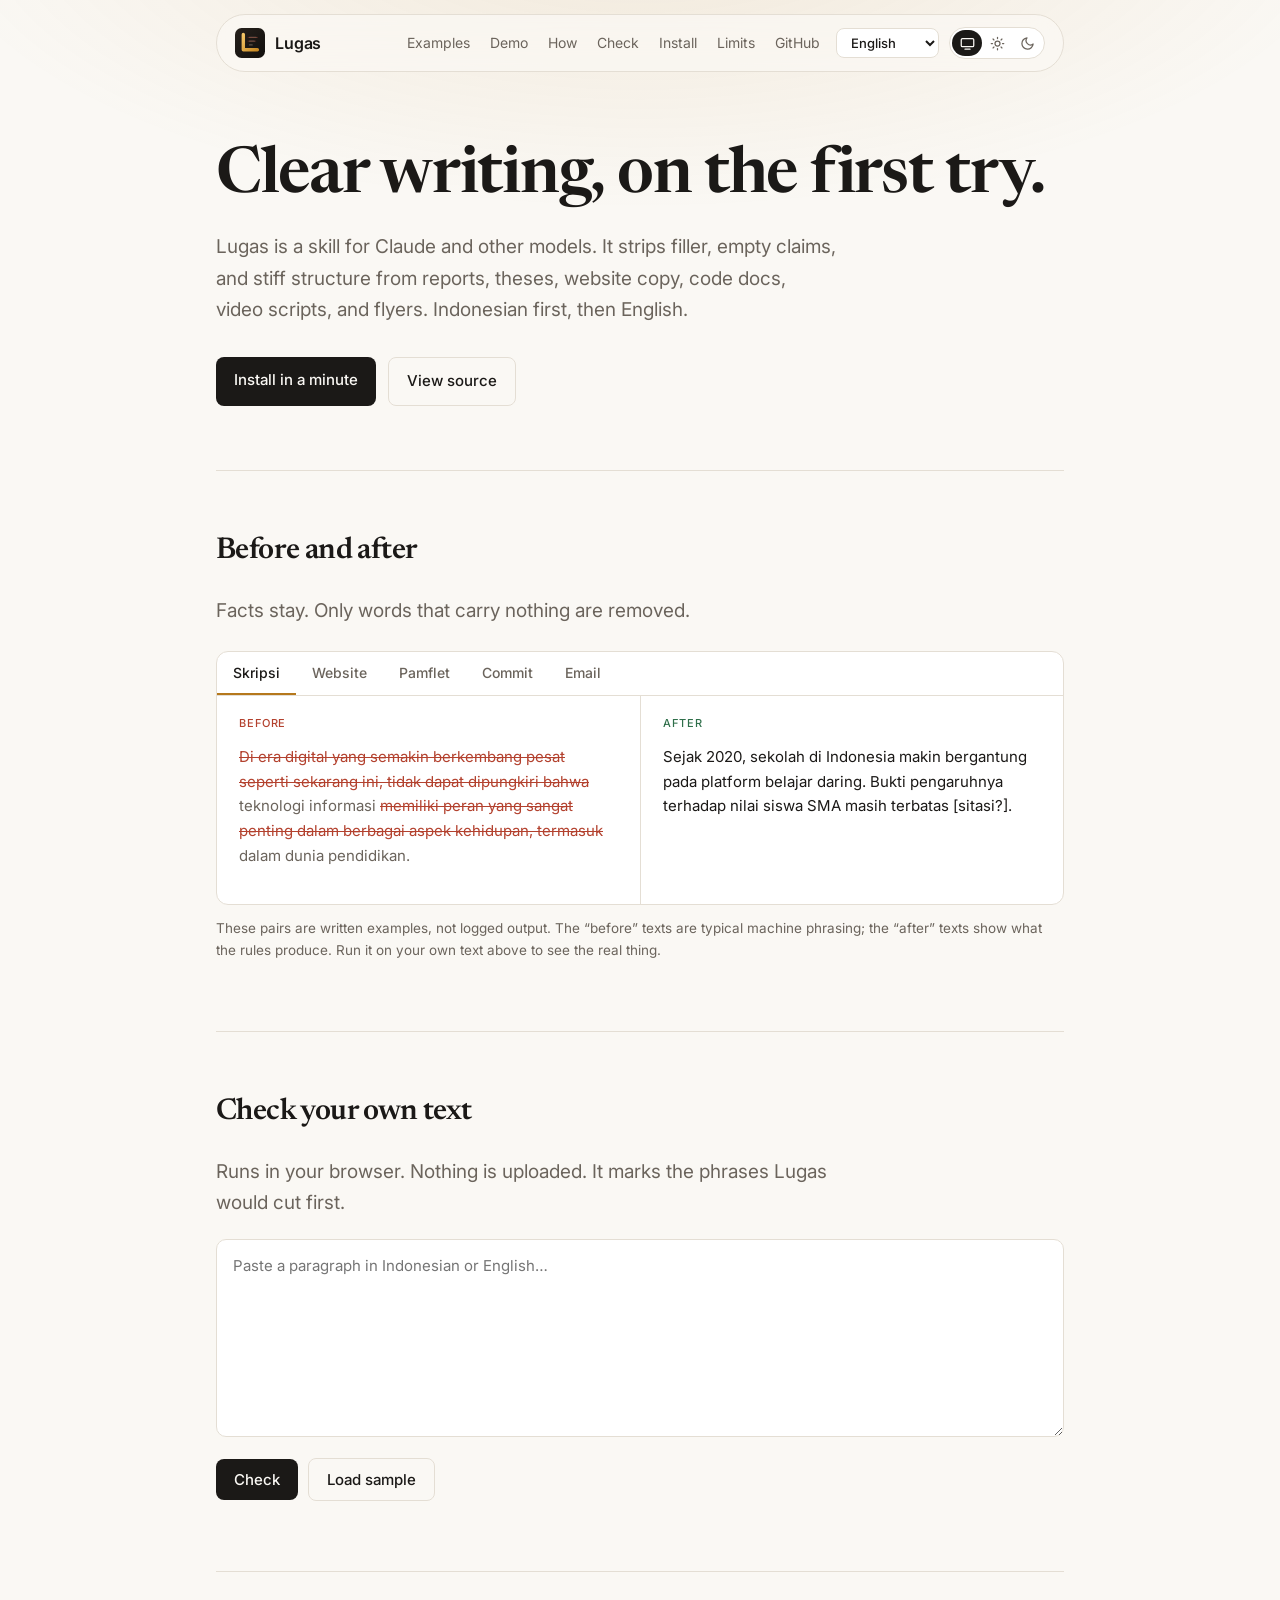
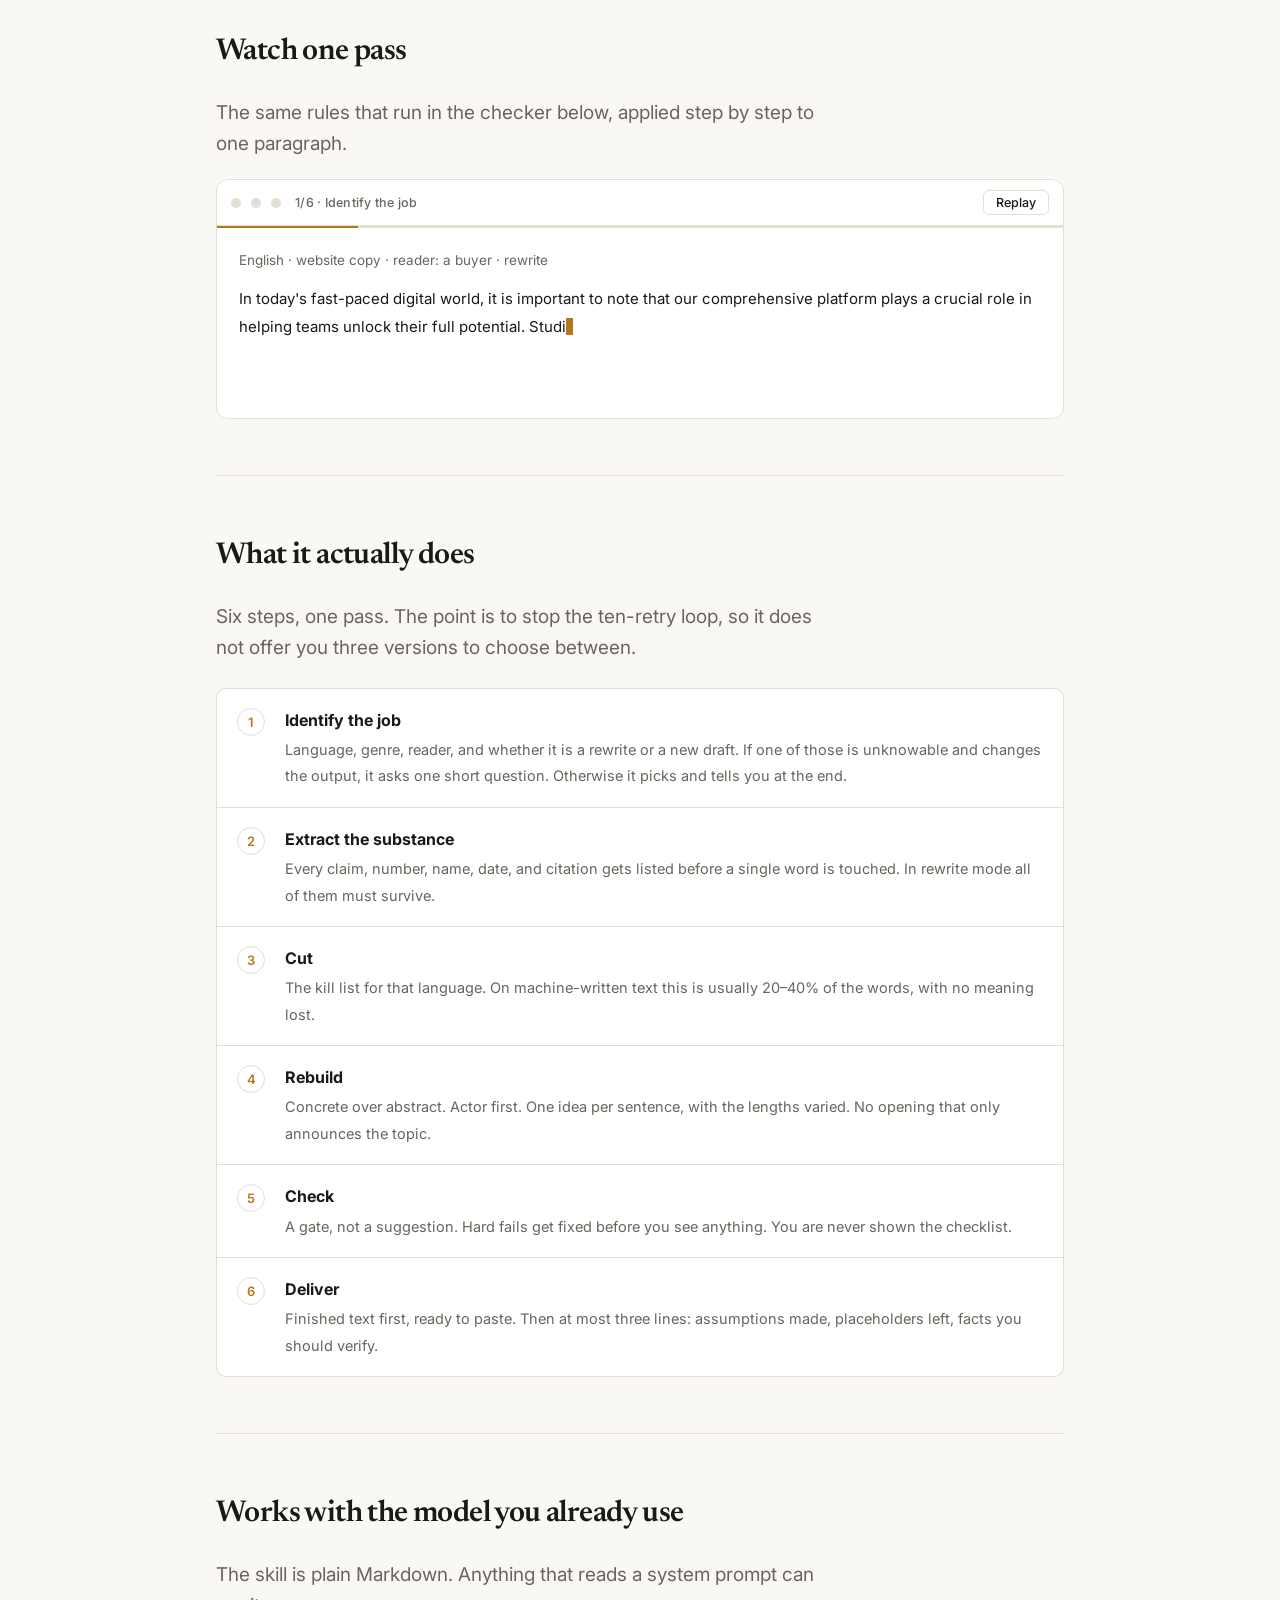
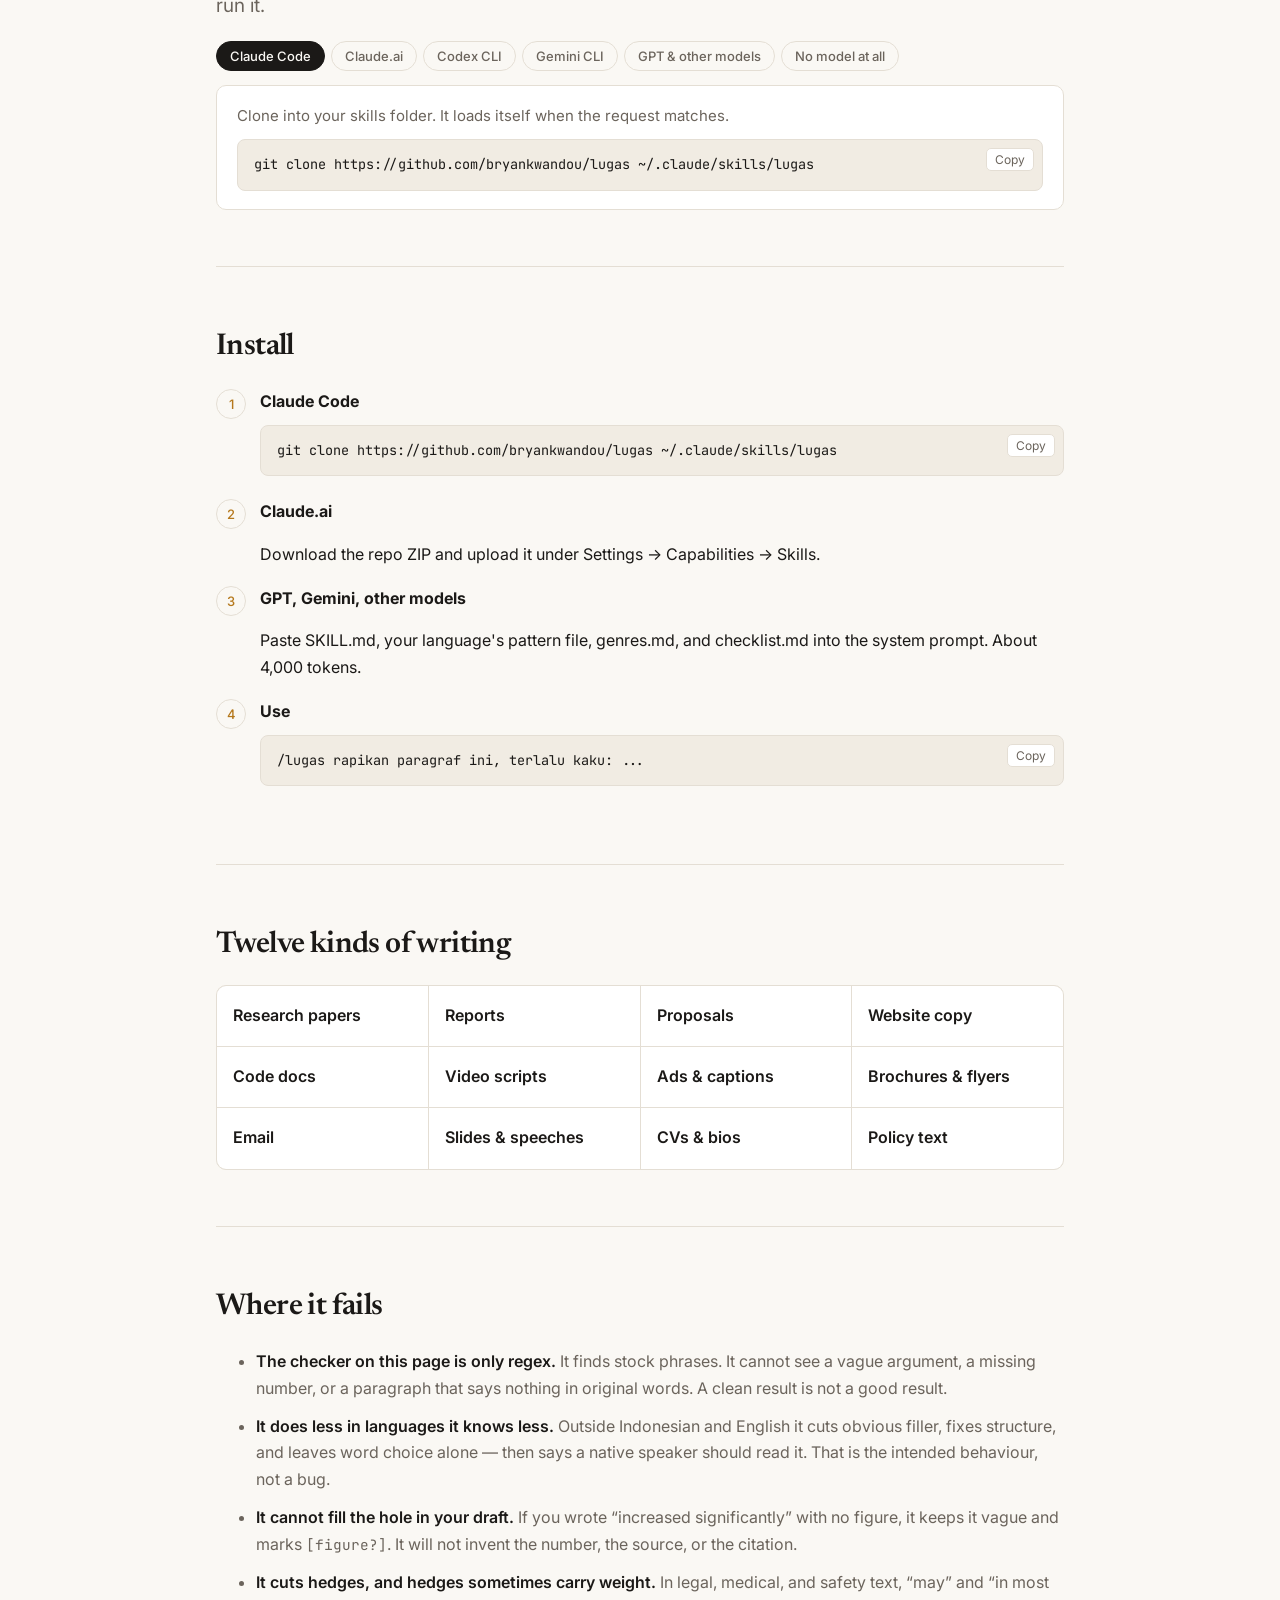
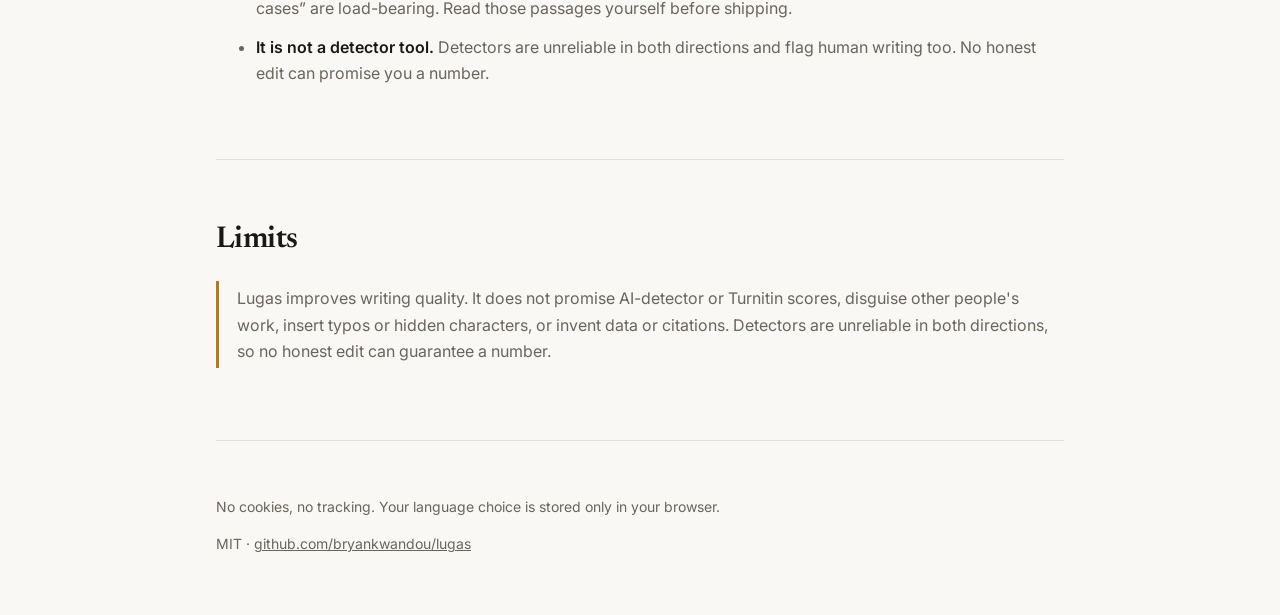
==== commit 77d1038f: "Landing page: three-state theme, 11 languages, RTL, sticky header - Theme auto/light/dark, persisted" ====
--- a/site/index.html
+++ b/site/index.html
@@ -6,6 +6,12 @@
 <title>Lugas</title>
 <meta name="description" content="A writing skill for Claude and other models: plain, specific text on the first try. Indonesian first, then English.">
 <link rel="icon" href="logo.svg" type="image/svg+xml">
+<meta name="color-scheme" content="light dark">
+<script>
+/* Runs before first paint so the stored theme never flashes the wrong colours. */
+(function(){try{var t=localStorage.getItem("lugas-theme");if(t==="light"||t==="dark")document.documentElement.setAttribute("data-theme",t);
+var l=localStorage.getItem("lugas-lang");if(l)document.documentElement.setAttribute("data-boot-lang",l);}catch(e){}})();
+</script>
 <link rel="preconnect" href="https://fonts.googleapis.com">
 <link href="https://fonts.googleapis.com/css2?family=Newsreader:opsz,wght@6..72,400;6..72,600&family=Inter:wght@400;500;600&family=JetBrains+Mono:wght@400&display=swap" rel="stylesheet">
 <style>
@@ -13,13 +19,39 @@
 @media (prefers-color-scheme:dark){:root:not([data-theme="light"]){--bg:#141210;--fg:#ece7df;--muted:#9c948a;--line:#2c2823;--card:#1c1916;--accent:#e8b04a;--del:#e0806c;--ins:#7cc49a;--code:#221e1a}}
 :root[data-theme="dark"]{--bg:#141210;--fg:#ece7df;--muted:#9c948a;--line:#2c2823;--card:#1c1916;--accent:#e8b04a;--del:#e0806c;--ins:#7cc49a;--code:#221e1a}
 *{box-sizing:border-box}
+html{scroll-behavior:smooth}
+@media (prefers-reduced-motion:reduce){html{scroll-behavior:auto}}
 body{margin:0;background:var(--bg);color:var(--fg);font:16px/1.65 Inter,system-ui,sans-serif;-webkit-font-smoothing:antialiased}
+::selection{background:color-mix(in srgb,var(--accent) 26%,transparent)}
+:focus-visible{outline:2px solid var(--accent);outline-offset:2px;border-radius:4px}
+/* A quiet warm wash behind the masthead. Pure CSS, no image weight. */
+body::before{content:"";position:fixed;inset:0 0 auto;height:420px;pointer-events:none;z-index:-1;
+  background:radial-gradient(80% 100% at 50% -20%,color-mix(in srgb,var(--accent) 12%,transparent),transparent 70%)}
 .wrap{max-width:880px;margin:0 auto;padding:0 16px}
-header{display:flex;justify-content:space-between;align-items:center;padding:22px 0;border-bottom:1px solid var(--line)}
+header{display:flex;justify-content:space-between;align-items:center;padding:12px 18px;border:1px solid var(--line);border-radius:999px;margin-top:14px;position:sticky;top:12px;z-index:20;
+  background:color-mix(in srgb,var(--bg) 78%,transparent);backdrop-filter:blur(14px) saturate(1.3);-webkit-backdrop-filter:blur(14px) saturate(1.3)}
+@supports not (backdrop-filter:blur(1px)){header{background:var(--bg)}}
+header nav{display:flex;align-items:center}
 .brand{display:flex;gap:10px;align-items:center;font-weight:600;letter-spacing:-.01em;color:inherit;text-decoration:none}
 nav a{color:var(--muted);text-decoration:none;margin-left:20px;font-size:14px}
 nav a:hover{color:var(--fg)}
-.lang{background:none;border:1px solid var(--line);color:var(--fg);border-radius:6px;padding:4px 10px;font:500 13px Inter;cursor:pointer;margin-left:20px}
+.lang{background:var(--card);border:1px solid var(--line);color:var(--fg);border-radius:8px;padding:5px 10px;font:500 13px Inter;cursor:pointer;margin-left:16px}
+/* Three-state theme control: follow the system, or override it. */
+.theme{display:inline-flex;margin-left:10px;border:1px solid var(--line);border-radius:999px;background:var(--card);padding:2px;vertical-align:middle}
+.theme button{background:none;border:0;cursor:pointer;color:var(--muted);width:30px;height:26px;border-radius:999px;display:grid;place-items:center;padding:0;transition:color .15s,background .15s}
+.theme button:hover{color:var(--fg)}
+.theme button[aria-pressed=true]{background:var(--fg);color:var(--bg)}
+.theme svg{width:15px;height:15px;display:block}
+/* Right-to-left scripts. */
+[dir=rtl] .steps li{padding-left:0;padding-right:44px}
+[dir=rtl] .steps li:before{left:auto;right:0}
+[dir=rtl] .note{border-left:0;border-right:3px solid var(--accent);padding:4px 18px 4px 0}
+[dir=rtl] nav a{margin-left:0;margin-right:20px}
+[dir=rtl] .lang,[dir=rtl] .theme{margin-left:0;margin-right:16px}
+[dir=rtl] .copy{right:auto;left:8px}
+[dir=rtl] .why ul{padding-left:0;padding-right:18px}
+[dir=rtl] .pane div+div{border-left:0;border-right:1px solid var(--line)}
+[dir=rtl] pre,[dir=rtl] code,[dir=rtl] .out{direction:ltr;text-align:left}
 h1,h2{font-family:Newsreader,Georgia,serif;font-weight:600;letter-spacing:-.02em}
 h1{font-size:clamp(38px,7vw,64px);line-height:1.05;margin:72px 0 20px}
 h2{font-size:30px;margin:0 0 14px}
@@ -29,7 +61,7 @@
 .btn:active{transform:scale(.97)}
 .primary{background:var(--fg);color:var(--bg)}
 .ghost{border:1px solid var(--line);color:var(--fg)}
-section{padding:56px 0;border-top:1px solid var(--line)}
+section{padding:56px 0;border-top:1px solid var(--line);scroll-margin-top:84px}
 .demo{background:var(--card);border:1px solid var(--line);border-radius:12px;overflow:hidden}
 .tabs{display:flex;border-bottom:1px solid var(--line);overflow-x:auto}
 .tabs button{background:none;border:0;padding:12px 16px;font:500 14px Inter;color:var(--muted);cursor:pointer;white-space:nowrap;border-bottom:2px solid transparent}
@@ -101,7 +133,7 @@
 <div class="wrap">
 <header>
   <a class="brand" href="#"><img src="logo.svg" width="30" height="30" alt="">Lugas</a>
-  <nav><a href="#demo" data-i="navDemo">Contoh</a><a href="#walk" data-i="navWalk">Demo</a><a href="#how" data-i="navHow">How</a><a href="#check" data-i="navCheck">Check</a><a href="#install" data-i="navInstall">Instal</a><a href="#batas" data-i="navLimits">Batasan</a><a href="https://github.com/bryankwandou/lugas">GitHub</a><select class="lang" id="lang" aria-label="Language"><option value="en">English</option><option value="id">Indonesia</option><option value="es">Español</option><option value="ja">日本語</option><option value="zh">中文</option></select></nav>
+  <nav><a href="#demo" data-i="navDemo">Contoh</a><a href="#walk" data-i="navWalk">Demo</a><a href="#how" data-i="navHow">How</a><a href="#check" data-i="navCheck">Check</a><a href="#install" data-i="navInstall">Instal</a><a href="#batas" data-i="navLimits">Batasan</a><a href="https://github.com/bryankwandou/lugas">GitHub</a><select class="lang" id="lang" aria-label="Language"><option value="en">English</option><option value="id">Indonesia</option><option value="es">Español</option><option value="ja">日本語</option><option value="zh">中文</option><option value="ms">Melayu</option><option value="jv">Jawa</option><option value="su">Sunda</option><option value="ko">한국어</option><option value="ar">العربية</option></select><span class="theme" id="theme" role="group"><button data-t="auto" aria-pressed="true" title="System"><svg viewBox="0 0 24 24" fill="none" stroke="currentColor" stroke-width="2" stroke-linecap="round"><rect x="2" y="4" width="20" height="13" rx="2"/><path d="M8 21h8"/></svg></button><button data-t="light" aria-pressed="false" title="Light"><svg viewBox="0 0 24 24" fill="none" stroke="currentColor" stroke-width="2" stroke-linecap="round"><circle cx="12" cy="12" r="4"/><path d="M12 2v2M12 20v2M2 12h2M20 12h2M4.9 4.9l1.4 1.4M17.7 17.7l1.4 1.4M19.1 4.9l-1.4 1.4M6.3 17.7l-1.4 1.4"/></svg></button><button data-t="dark" aria-pressed="false" title="Dark"><svg viewBox="0 0 24 24" fill="none" stroke="currentColor" stroke-width="2" stroke-linecap="round" stroke-linejoin="round"><path d="M21 12.8A9 9 0 1111.2 3a7 7 0 009.8 9.8z"/></svg></button></span></nav>
 </header>
 
 <h1 data-i="h1">Tulisan yang jelas, sejak percobaan pertama.</h1>
@@ -183,6 +215,68 @@
 es:{navWalk:"Demo",wkH:"Mira una pasada",wkP:"Las mismas reglas del revisor de abajo, aplicadas paso a paso a un párrafo.",wkPlay:"Repetir",wkPause:"Pausa",navHow:"Cómo",howH:"Qué hace en realidad",howP:"Seis pasos, una pasada. La idea es cortar el bucle de diez intentos, así que no te ofrece tres versiones para elegir.",agH:"Funciona con el modelo que ya usas",agP:"La skill es Markdown normal. Cualquier cosa que lea un system prompt puede ejecutarla.",flH:"Dónde falla",prov:"Estos pares son ejemplos escritos, no salidas registradas. Prueba con tu propio texto arriba para ver el resultado real.",navCheck:"Revisar",chkH:"Revisa tu propio texto",chkP:"Se ejecuta en tu navegador. No se sube nada. Marca las frases que Lugas quitaría primero.",chkRun:"Revisar",chkSamp:"Cargar ejemplo",chkPh:"Pega un párrafo en indonesio o inglés…",chkNone:"No se encontró relleno típico. La estructura y los detalles aún necesitan lectura humana.",chkFound:"frases de relleno · unas",chkWords:"palabras sin contenido",navDemo:"Ejemplos",navInstall:"Instalar",navLimits:"Límites",h1:"Textos claros desde el primer intento.",lede:"Lugas es una skill para Claude y otros modelos. Quita el relleno, las afirmaciones vacías y la estructura rígida de informes, tesis, textos web, documentación de código, guiones de video y folletos. Primero indonesio, luego inglés.",ctaInstall:"Instalar en un minuto",ctaSource:"Ver código fuente",demoH:"Antes y después",demoP:"Los datos se mantienen. Solo se quitan las palabras que no aportan nada.",instH:"Instalar",st2:"Claude.ai",st2p:"Descarga el ZIP del repositorio y súbelo en Settings → Capabilities → Skills.",st3:"GPT, Gemini y otros modelos",st3p:"Pega SKILL.md, el archivo de patrones de tu idioma, genres.md y checklist.md en el prompt del sistema. Unos 4.000 tokens.",st4:"Uso",genH:"Doce tipos de texto",limH:"Límites",vidH:"Recorrido en video",limP:"Lugas mejora la calidad del texto. No promete puntuaciones de detectores de IA ni de Turnitin, no disfraza el trabajo ajeno, no inserta erratas ni caracteres ocultos y no inventa datos ni citas.",before:"Antes",after:"Después",copy:"Copiar",copied:"Copiado",priv:"Sin cookies ni rastreo. El idioma elegido se guarda solo en tu navegador."},
 ja:{navWalk:"デモ",wkH:"一度の工程を見る",wkP:"下のチェッカーと同じ規則を、1つの段落に順に適用します。",wkPlay:"もう一度",wkPause:"一時停止",navHow:"仕組み",howH:"実際に何をするのか",howP:"六つの工程を一度で。何度も指示し直すループを終わらせるため、三つの案を並べて選ばせることはしません。",agH:"今使っているモデルで動きます",agP:"主体はただの Markdown です。システムプロンプトを読めるものなら何でも実行できます。",flH:"うまくいかないところ",prov:"これらは作成例であり、実際の出力ログではありません。上の欄でご自分の文章を試してください。",navCheck:"チェック",chkH:"自分の文章をチェック",chkP:"ブラウザ内で動作し、何も送信しません。Lugas が最初に削る表現を示します。",chkRun:"チェック",chkSamp:"サンプルを読み込む",chkPh:"インドネシア語または英語の段落を貼り付けてください…",chkNone:"定番の埋め草は見つかりませんでした。構成と具体性は人の目で確認してください。",chkFound:"件の埋め草 · およそ",chkWords:"語分の水増し",navDemo:"例",navInstall:"インストール",navLimits:"制限",h1:"最初の一回で、明快な文章を。",lede:"Lugas は Claude などのモデル向けのスキルです。報告書、論文、Webコピー、コードのドキュメント、動画台本、チラシから、埋め草や中身のない主張、硬い構成を取り除きます。インドネシア語を優先し、次に英語に対応します。",ctaInstall:"1分でインストール",ctaSource:"ソースを見る",demoH:"修正前と修正後",demoP:"事実は残し、意味を持たない言葉だけを削ります。",instH:"インストール",st2:"Claude.ai",st2p:"リポジトリの ZIP をダウンロードし、Settings → Capabilities → Skills からアップロードします。",st3:"GPT、Gemini などのモデル",st3p:"SKILL.md、使用言語のパターンファイル、genres.md、checklist.md をシステムプロンプトに貼り付けます。合計約 4,000 トークンです。",st4:"使い方",genH:"12種類の文章",limH:"制限",vidH:"ウォークスルー動画",limP:"Lugas は文章の質を高めるためのものです。AI検出ツールや Turnitin のスコアは保証せず、他人の文章の偽装、誤字や隠し文字の挿入、データや引用の捏造は行いません。",before:"修正前",after:"修正後",copy:"コピー",copied:"コピー済み",priv:"Cookie もトラッキングも使いません。選んだ言語はブラウザ内にのみ保存されます。"},
 zh:{navWalk:"演示",wkH:"看完整一遍",wkP:"与下方检查器相同的规则，逐步应用到一个段落。",wkPlay:"重放",wkPause:"暂停",navHow:"原理",howH:"它到底做什么",howP:"六步，一遍完成。目的是结束反复重试的循环，所以它不会给你三个版本去挑。",agH:"你现在用的模型就能跑",agP:"这个技能就是普通 Markdown。只要能读系统提示词就能用。",flH:"它失效的地方",prov:"这些是编写的示例，不是真实输出记录。在上方输入你自己的文字才能看到实际效果。",navCheck:"检查",chkH:"检查你的文本",chkP:"在你的浏览器中运行，不会上传任何内容。它会标出 Lugas 最先删除的说法。",chkRun:"检查",chkSamp:"载入示例",chkPh:"粘贴一段印尼语或英语文字…",chkNone:"没有发现套话。结构和具体程度仍需人工判断。",chkFound:"处套话 · 约",chkWords:"个字属于水分",navDemo:"示例",navInstall:"安装",navLimits:"限制",h1:"第一次就写得清楚。",lede:"Lugas 是一个适用于 Claude 及其他模型的技能。它会删去报告、论文、网站文案、代码文档、视频脚本和传单中的空话、空洞的说法和僵硬的结构。优先支持印尼语，其次是英语。",ctaInstall:"一分钟完成安装",ctaSource:"查看源代码",demoH:"修改前后对比",demoP:"事实保留不变，只删去没有信息量的词。",instH:"安装",st2:"Claude.ai",st2p:"下载仓库 ZIP，在 Settings → Capabilities → Skills 中上传。",st3:"GPT、Gemini 等模型",st3p:"把 SKILL.md、对应语言的规则文件、genres.md 和 checklist.md 粘贴到系统提示词中，共约 4,000 个 token。",st4:"使用",genH:"十二类文体",limH:"限制",vidH:"演示视频",limP:"Lugas 用于提升写作质量。它不承诺 AI 检测或 Turnitin 分数，不伪装他人作品，不插入错别字或隐藏字符，也不编造数据或引用。",before:"修改前",after:"修改后",copy:"复制",copied:"已复制",priv:"不使用 Cookie，不做追踪。所选语言只保存在你的浏览器中。"}};
+
+/* Languages added on top of the five full translations. Each one overrides the keys
+   it covers; anything it does not cover falls back to English, so a partial
+   translation can never leave a blank label on the page. */
+const T_PART={
+ms:{navDemo:"Contoh",navWalk:"Demo",navHow:"Cara",navCheck:"Semak",navInstall:"Pasang",navLimits:"Batasan",
+  h1:"Tulisan yang jelas, dari cubaan pertama.",
+  lede:"Lugas ialah skill untuk Claude dan model lain. Ia membuang basa-basi, dakwaan kosong, dan struktur kaku daripada laporan, tesis, salinan laman web, dokumentasi kod, skrip video, hingga risalah. Bahasa Melayu dan Indonesia dahulu, kemudian Inggeris.",
+  ctaInstall:"Pasang dalam 1 minit",ctaSource:"Lihat kod sumber",
+  demoH:"Sebelum dan selepas",demoP:"Fakta dikekalkan. Yang dibuang hanya perkataan yang tidak membawa isi.",
+  chkH:"Semak tulisan anda",chkP:"Berjalan dalam pelayar anda. Tiada apa-apa dimuat naik.",chkRun:"Semak",chkSamp:"Muat contoh",
+  chkPh:"Tampal satu perenggan…",wkH:"Lihat satu lintasan",wkPlay:"Ulang",wkPause:"Jeda",
+  howH:"Apa yang sebenarnya ia lakukan",agH:"Berfungsi dengan model yang anda guna",
+  instH:"Pasang",st4:"Guna",genH:"Dua belas jenis tulisan",flH:"Di mana ia gagal",limH:"Batasan",
+  before:"Sebelum",after:"Selepas",copy:"Salin",copied:"Tersalin",
+  priv:"Tiada kuki, tiada penjejakan. Pilihan bahasa disimpan dalam pelayar anda sahaja."},
+jv:{navDemo:"Tuladha",navWalk:"Demo",navHow:"Carane",navCheck:"Priksa",navInstall:"Instal",navLimits:"Watesan",
+  h1:"Tulisan sing cetha, wiwit nyoba kapisan.",
+  lede:"Lugas iku skill kanggo Claude lan model liyane. Dheweke mbuwang tembung kosong, klaim tanpa isi, lan struktur kaku saka laporan, skripsi, copy website, dokumentasi kode, naskah video, nganti pamflet.",
+  ctaInstall:"Instal sajrone 1 menit",ctaSource:"Deleng kode sumber",
+  demoH:"Sadurunge lan sawise",demoP:"Fakta tetep. Sing dibuwang mung tembung sing ora nggawa isi.",
+  chkH:"Priksa tulisanmu",chkP:"Mlaku ing browsermu. Ora ana sing diunggah.",chkRun:"Priksa",chkSamp:"Muat tuladha",
+  chkPh:"Tempelna siji paragraf…",wkH:"Deleng siji lintasan",wkPlay:"Baleni",wkPause:"Mandheg",
+  howH:"Apa sing tenan ditindakake",agH:"Bisa karo model sing wis kokanggo",
+  instH:"Instal",st4:"Nganggo",genH:"Rolas jinis tulisan",flH:"Ing ngendi dheweke gagal",limH:"Watesan",
+  before:"Sadurunge",after:"Sawise",copy:"Salin",copied:"Wis disalin",
+  priv:"Tanpa cookie lan tanpa nglacak. Pilihan basa mung disimpen ing browsermu."},
+su:{navDemo:"Conto",navWalk:"Demo",navHow:"Cara",navCheck:"Pariksa",navInstall:"Pasang",navLimits:"Watesan",
+  h1:"Tulisan nu écés, ti percobaan kahiji.",
+  lede:"Lugas téh skill pikeun Claude jeung modél séjén. Manéhna miceun kecap kosong, klaim teu boga eusi, jeung struktur kaku tina laporan, skripsi, copy loka, dokuméntasi kode, naskah pidéo, nepi ka pamflét.",
+  ctaInstall:"Pasang dina 1 menit",ctaSource:"Tingali kode sumber",
+  demoH:"Saméméh jeung sanggeus",demoP:"Fakta tetep. Nu dipiceun ngan kecap nu teu mawa eusi.",
+  chkH:"Pariksa tulisan anjeun",chkP:"Jalan dina peramban anjeun. Teu aya nu diunggah.",chkRun:"Pariksa",chkSamp:"Muat conto",
+  chkPh:"Témpélkeun hiji paragraf…",wkH:"Tingali hiji lintasan",wkPlay:"Ulang",wkPause:"Reureuh",
+  howH:"Naon nu saenyana dipigawé",agH:"Jalan jeung modél nu geus dipaké",
+  instH:"Pasang",st4:"Paké",genH:"Dua belas jinis tulisan",flH:"Di mana manéhna gagal",limH:"Watesan",
+  before:"Saméméh",after:"Sanggeus",copy:"Salin",copied:"Geus disalin",
+  priv:"Taya cookie jeung taya palacakan. Pilihan basa disimpen dina peramban anjeun wungkul."},
+ko:{navDemo:"예시",navWalk:"데모",navHow:"작동 방식",navCheck:"검사",navInstall:"설치",navLimits:"한계",
+  h1:"첫 시도부터 명료한 글.",
+  lede:"Lugas는 Claude를 비롯한 모델용 스킬입니다. 보고서, 논문, 웹사이트 카피, 코드 문서, 영상 대본, 전단지에서 군더더기와 빈 주장, 경직된 구조를 걷어냅니다.",
+  ctaInstall:"1분 만에 설치",ctaSource:"소스 코드 보기",
+  demoH:"전후 비교",demoP:"사실은 그대로 둡니다. 덜어내는 것은 내용을 담지 않은 말뿐입니다.",
+  chkH:"내 글 검사하기",chkP:"브라우저에서 실행됩니다. 아무것도 업로드되지 않습니다.",chkRun:"검사",chkSamp:"예시 불러오기",
+  chkPh:"문단 하나를 붙여넣으세요…",wkH:"한 번의 통과 보기",wkPlay:"다시 재생",wkPause:"일시정지",
+  howH:"실제로 하는 일",agH:"이미 쓰고 있는 모델에서 작동합니다",
+  instH:"설치",st4:"사용",genH:"열두 가지 글 유형",flH:"실패하는 지점",limH:"한계",
+  before:"수정 전",after:"수정 후",copy:"복사",copied:"복사됨",
+  priv:"쿠키도 추적도 없습니다. 선택한 언어는 브라우저에만 저장됩니다."},
+ar:{navDemo:"أمثلة",navWalk:"عرض",navHow:"كيف يعمل",navCheck:"فحص",navInstall:"التثبيت",navLimits:"الحدود",
+  h1:"كتابة واضحة من المحاولة الأولى.",
+  lede:"‏Lugas مهارة لكلود ولنماذج أخرى. تزيل الحشو والادعاءات الفارغة والبنية الجامدة من التقارير والرسائل الجامعية ونصوص المواقع وتوثيق الشيفرة ونصوص الفيديو والنشرات.",
+  ctaInstall:"ثبّتها في دقيقة",ctaSource:"اطّلع على الشيفرة",
+  demoH:"قبل وبعد",demoP:"تبقى الحقائق كما هي. ما يُحذف هو الكلمات التي لا تحمل معنى.",
+  chkH:"افحص نصّك",chkP:"يعمل داخل متصفحك. لا يُرفع أي شيء.",chkRun:"افحص",chkSamp:"حمّل مثالاً",
+  chkPh:"الصق فقرة واحدة…",wkH:"شاهد تمريرة واحدة",wkPlay:"إعادة",wkPause:"إيقاف",
+  howH:"ما تفعله فعلاً",agH:"يعمل مع النموذج الذي تستخدمه",
+  instH:"التثبيت",st4:"الاستخدام",genH:"اثنا عشر نوعاً من الكتابة",flH:"أين تُخفق",limH:"الحدود",
+  before:"قبل",after:"بعد",copy:"نسخ",copied:"تم النسخ",
+  priv:"بلا كوكيز وبلا تتبّع. يُحفظ اختيار اللغة في متصفحك وحده."}};
+for(var _c in T_PART){var _o={};for(var _k in T.en)_o[_k]=T.en[_k];for(var _k2 in T_PART[_c])_o[_k2]=T_PART[_c][_k2];T[_c]=_o}
+
 const EX=[
 ["Skripsi","<mark>Di era digital yang semakin berkembang pesat seperti sekarang ini, tidak dapat dipungkiri bahwa</mark> teknologi informasi <mark>memiliki peran yang sangat penting dalam berbagai aspek kehidupan, termasuk</mark> dalam dunia pendidikan.","Sejak 2020, sekolah di Indonesia makin bergantung pada platform belajar daring. Bukti pengaruhnya terhadap nilai siswa SMA masih terbatas [sitasi?]."],
 ["Website","<mark>Selamat datang di KasirKu! Kami hadir sebagai solusi inovatif dan komprehensif untuk</mark> membantu <mark>mengoptimalkan</mark> bisnis Anda <mark>di era digital</mark>.","<b>Stok, kasir, dan laporan harian dalam satu aplikasi.</b> Setiap transaksi langsung mengurangi stok, jadi Anda tahu barang mana yang perlu dipesan."],
@@ -213,12 +307,44 @@
   document.getElementById("apane").innerHTML='<div class="fade"><p>'+a[1]+"</p>"+(a[2]?'<pre><button class="copy">'+T[L].copy+"</button>"+a[2]+"</pre>":"")+"</div>";
   document.getElementById("failList").innerHTML=(FAIL[L]||FAIL.en).map(function(x){return"<li>"+x+"</li>"}).join("");
   var wp=document.getElementById("wtPlay");if(wp)wp.textContent=T[L].wkPlay;
-  document.getElementById("genres").innerHTML=G.map(g=>`<div><b>${L==="id"?g[0]:g[1]}</b></div>`).join("");
+    var idish={id:1,ms:1,jv:1,su:1};
+  document.getElementById("genres").innerHTML=G.map(g=>`<div><b>${idish[L]?g[0]:g[1]}</b></div>`).join("");
 }
 document.getElementById("atabs").onclick=function(e){var n=e.target.dataset.a;if(n!==undefined){ag=+n;render()}};
 document.getElementById("tabs").onclick=e=>{const n=e.target.dataset.n;if(n!==undefined){cur=+n;render()}};
-document.getElementById("lang").onchange=e=>{L=e.target.value;try{localStorage.setItem("lugas-lang",L)}catch(e){}render()};
+/* ---- Theme: auto / light / dark, persisted, no flash (see the head script) ---- */
+(function(){
+  var box=document.getElementById("theme");
+  if(!box)return;
+  function read(){try{var v=localStorage.getItem("lugas-theme");return v==="light"||v==="dark"?v:"auto"}catch(e){return"auto"}}
+  function apply(t){
+    if(t==="auto")document.documentElement.removeAttribute("data-theme");
+    else document.documentElement.setAttribute("data-theme",t);
+    var arr=box.querySelectorAll("button");
+    for(var i=0;i<arr.length;i++)arr[i].setAttribute("aria-pressed",String(arr[i].dataset.t===t));
+    try{t==="auto"?localStorage.removeItem("lugas-theme"):localStorage.setItem("lugas-theme",t)}catch(e){}
+  }
+  box.addEventListener("click",function(e){
+    var b=e.target.closest?e.target.closest("button"):null;
+    if(b&&b.dataset.t)apply(b.dataset.t);
+  });
+  apply(read());
+  /* Keep "auto" honest when the OS flips while the page is open. */
+  var mq=window.matchMedia("(prefers-color-scheme: dark)");
+  var onch=function(){if(read()==="auto")apply("auto")};
+  mq.addEventListener?mq.addEventListener("change",onch):mq.addListener&&mq.addListener(onch);
+})();
+
+/* ---- Language ---- */
+var RTL={ar:1,he:1,fa:1,ur:1};
+function applyLangAttrs(code){
+  document.documentElement.lang=code;
+  document.documentElement.dir=RTL[code]?"rtl":"ltr";
+}
+document.getElementById("lang").onchange=e=>{L=e.target.value;try{localStorage.setItem("lugas-lang",L)}catch(e){}applyLangAttrs(L);render()};
 try{const v=localStorage.getItem("lugas-lang");if(T[v])L=v}catch(e){}
+document.getElementById("lang").value=L;
+applyLangAttrs(L);
 document.addEventListener("click",e=>{if(e.target.classList.contains("copy")){const t=e.target.parentElement.textContent.replace(e.target.textContent,"");navigator.clipboard.writeText(t.trim());e.target.textContent=T[L].copied;setTimeout(()=>e.target.textContent=T[L].copy,1400)}});
 const PAT=[
 [/\b(di\s+era\s+(digital|globalisasi|modern)[^.,;]*)/gi,"era opener"],
